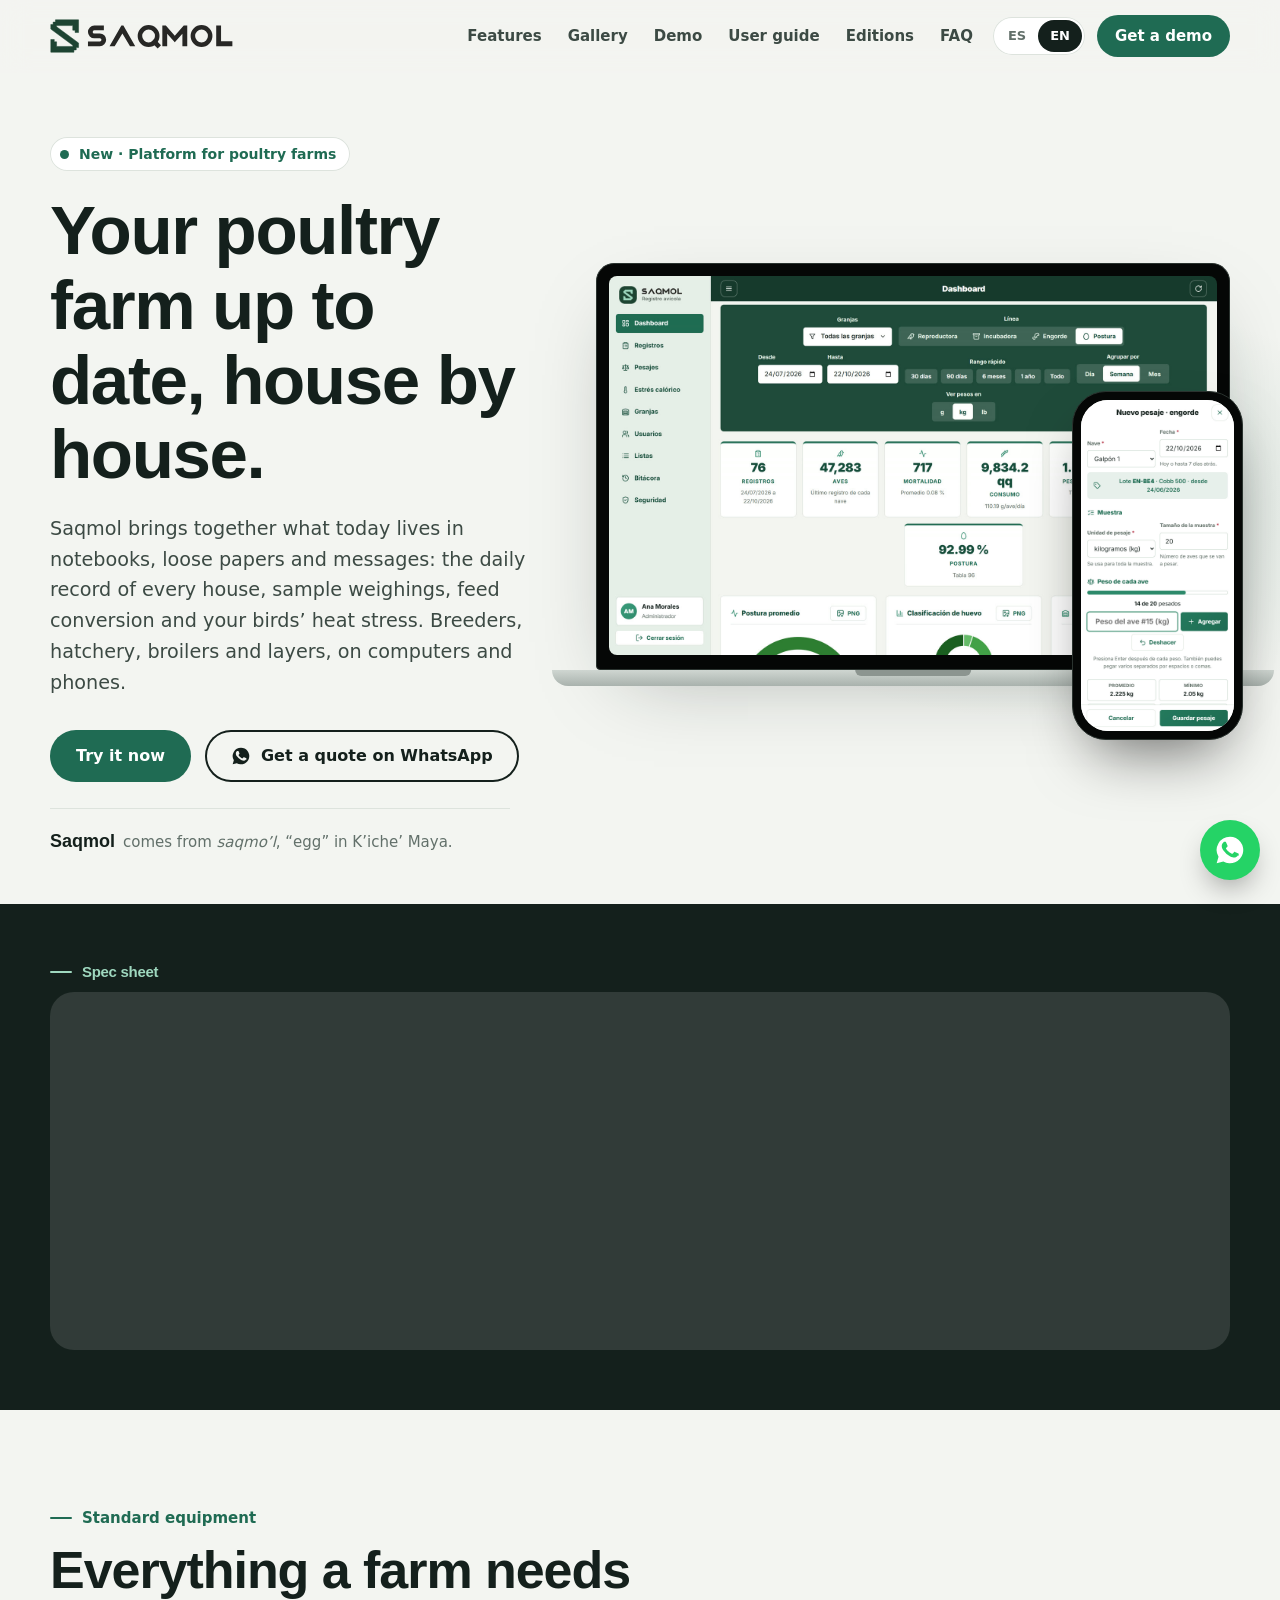
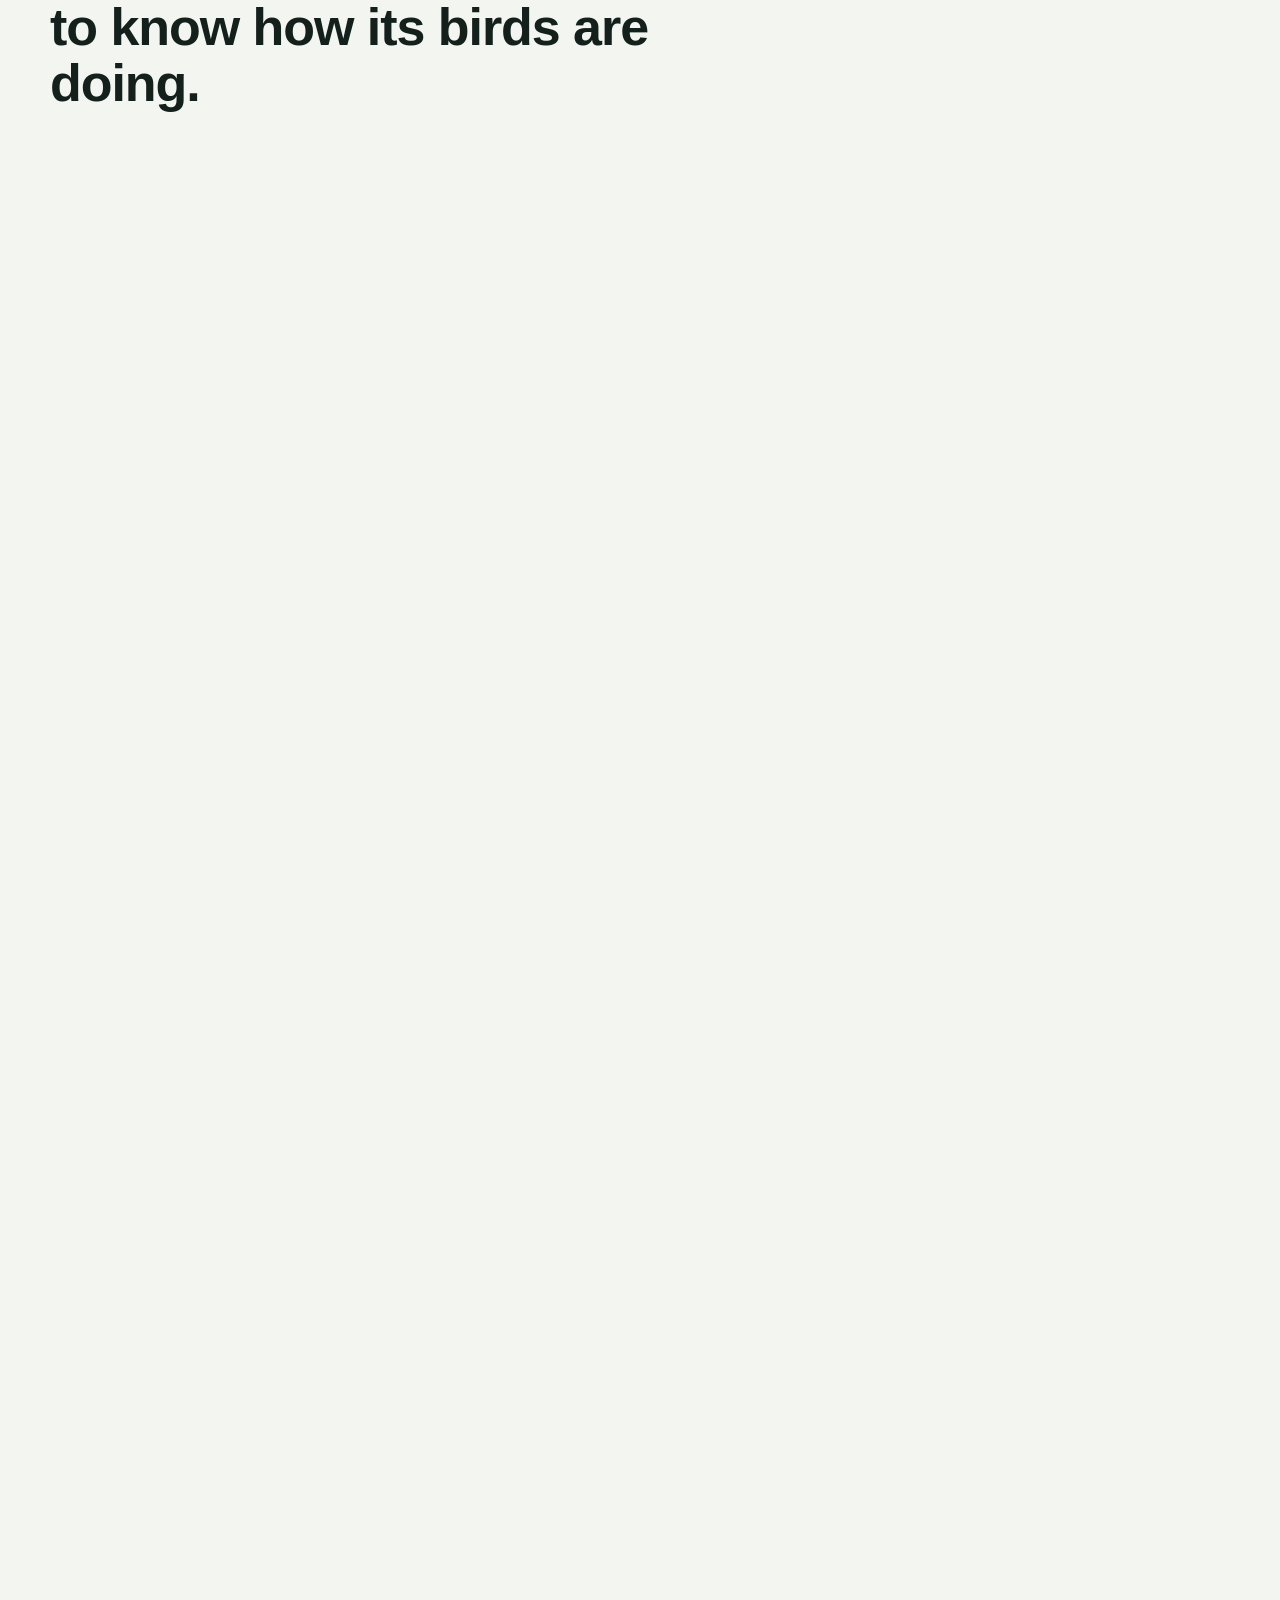
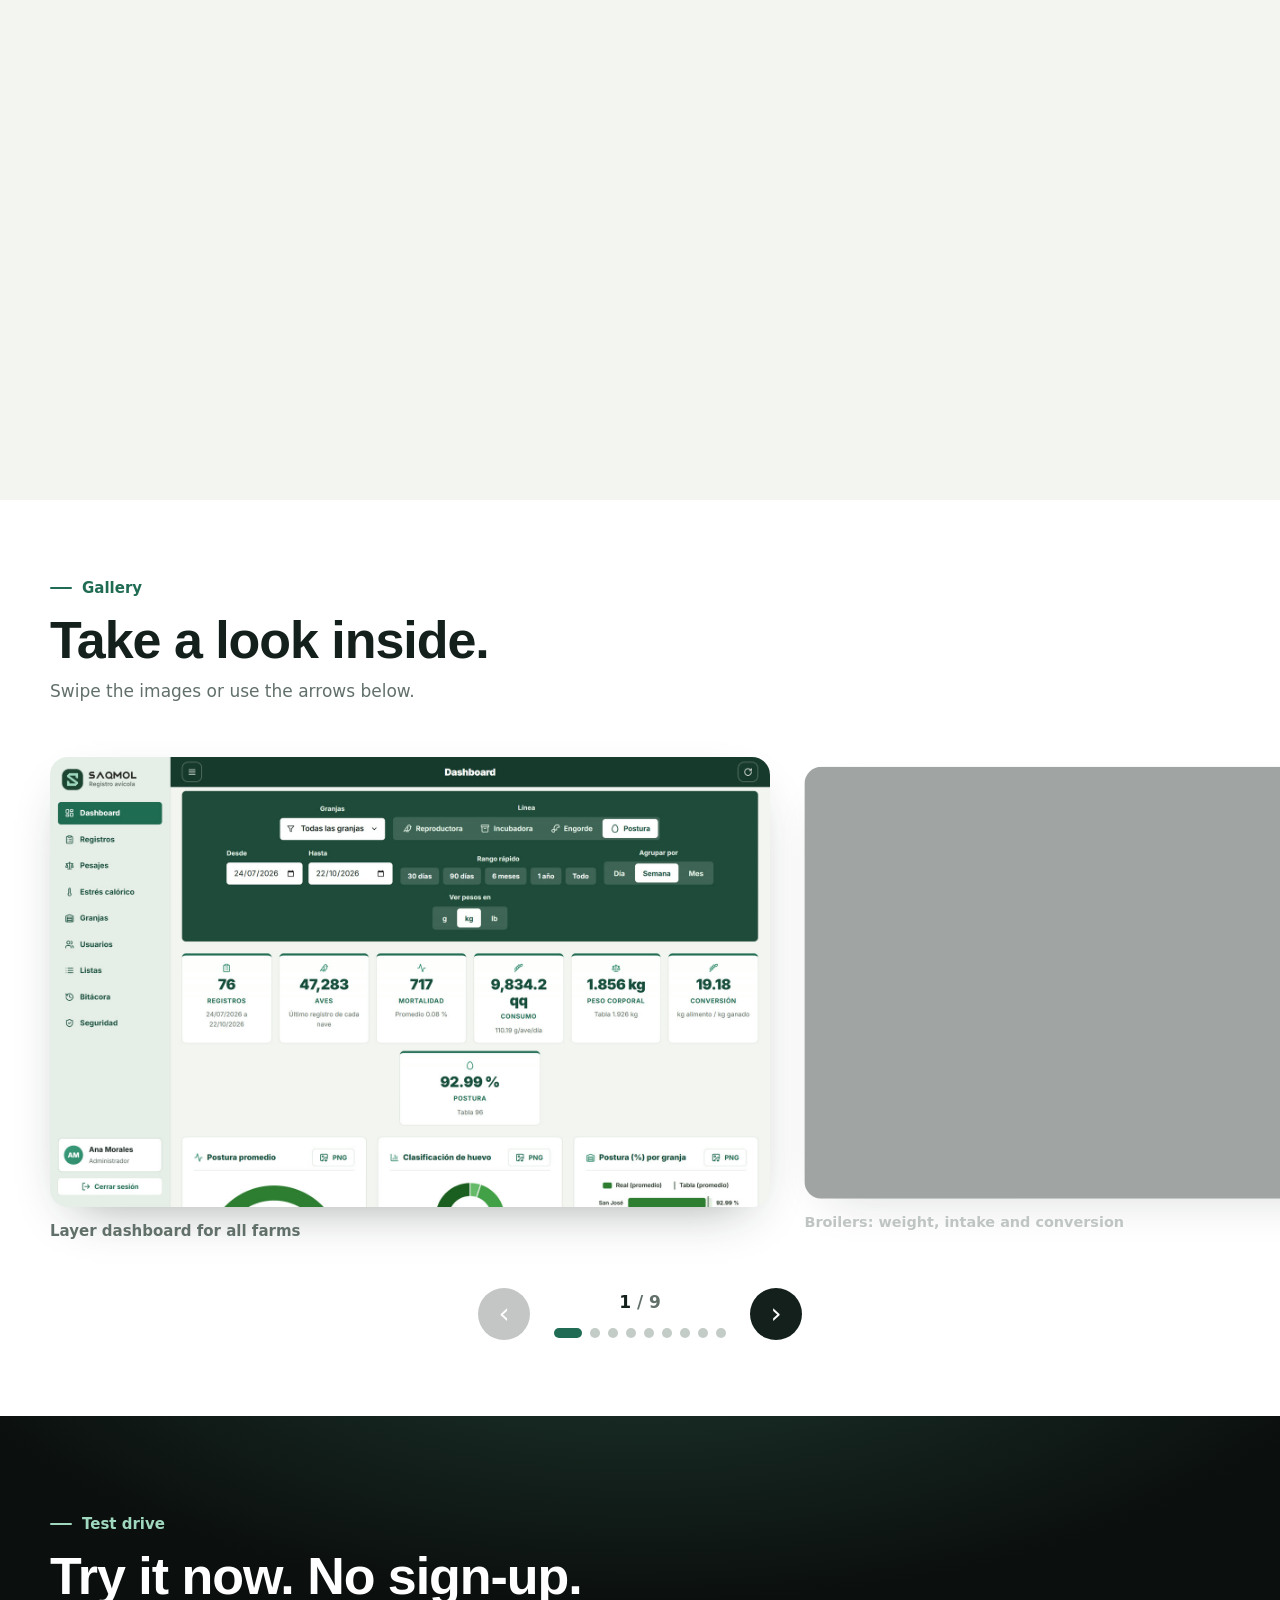
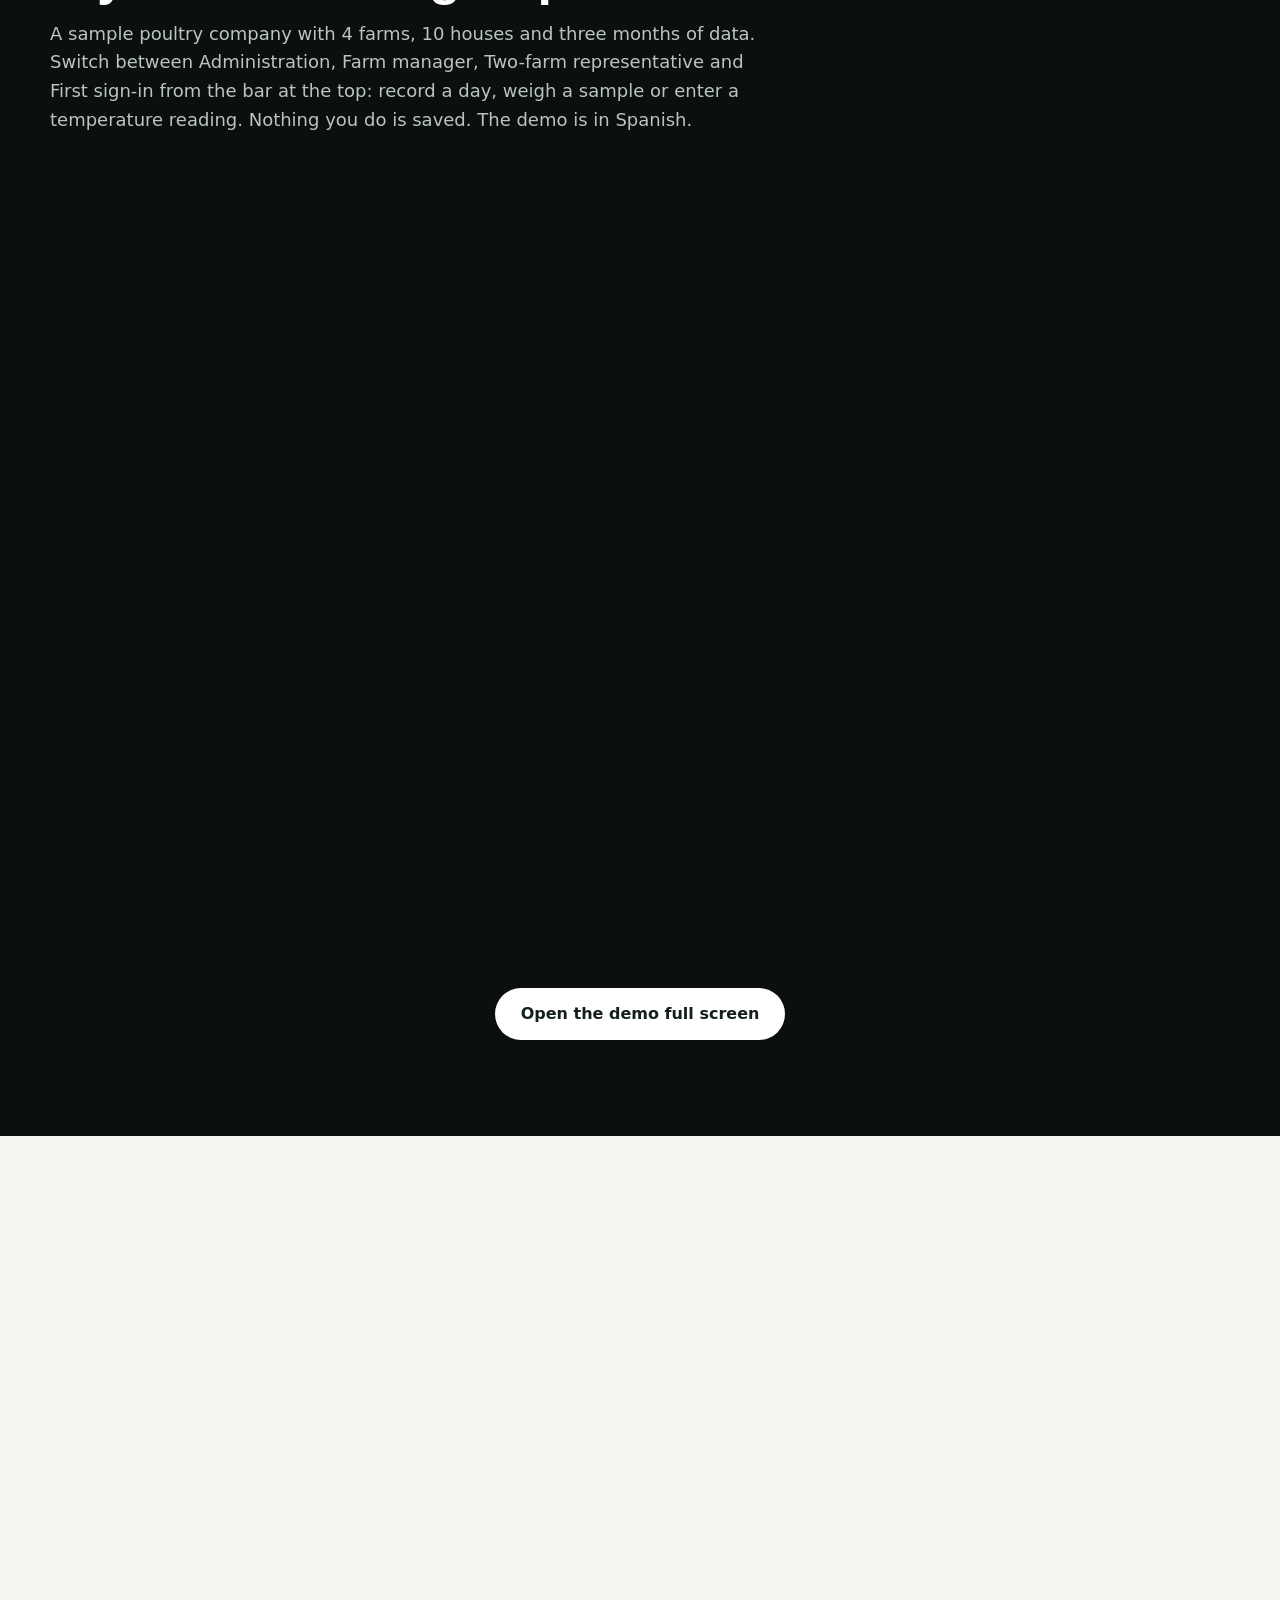
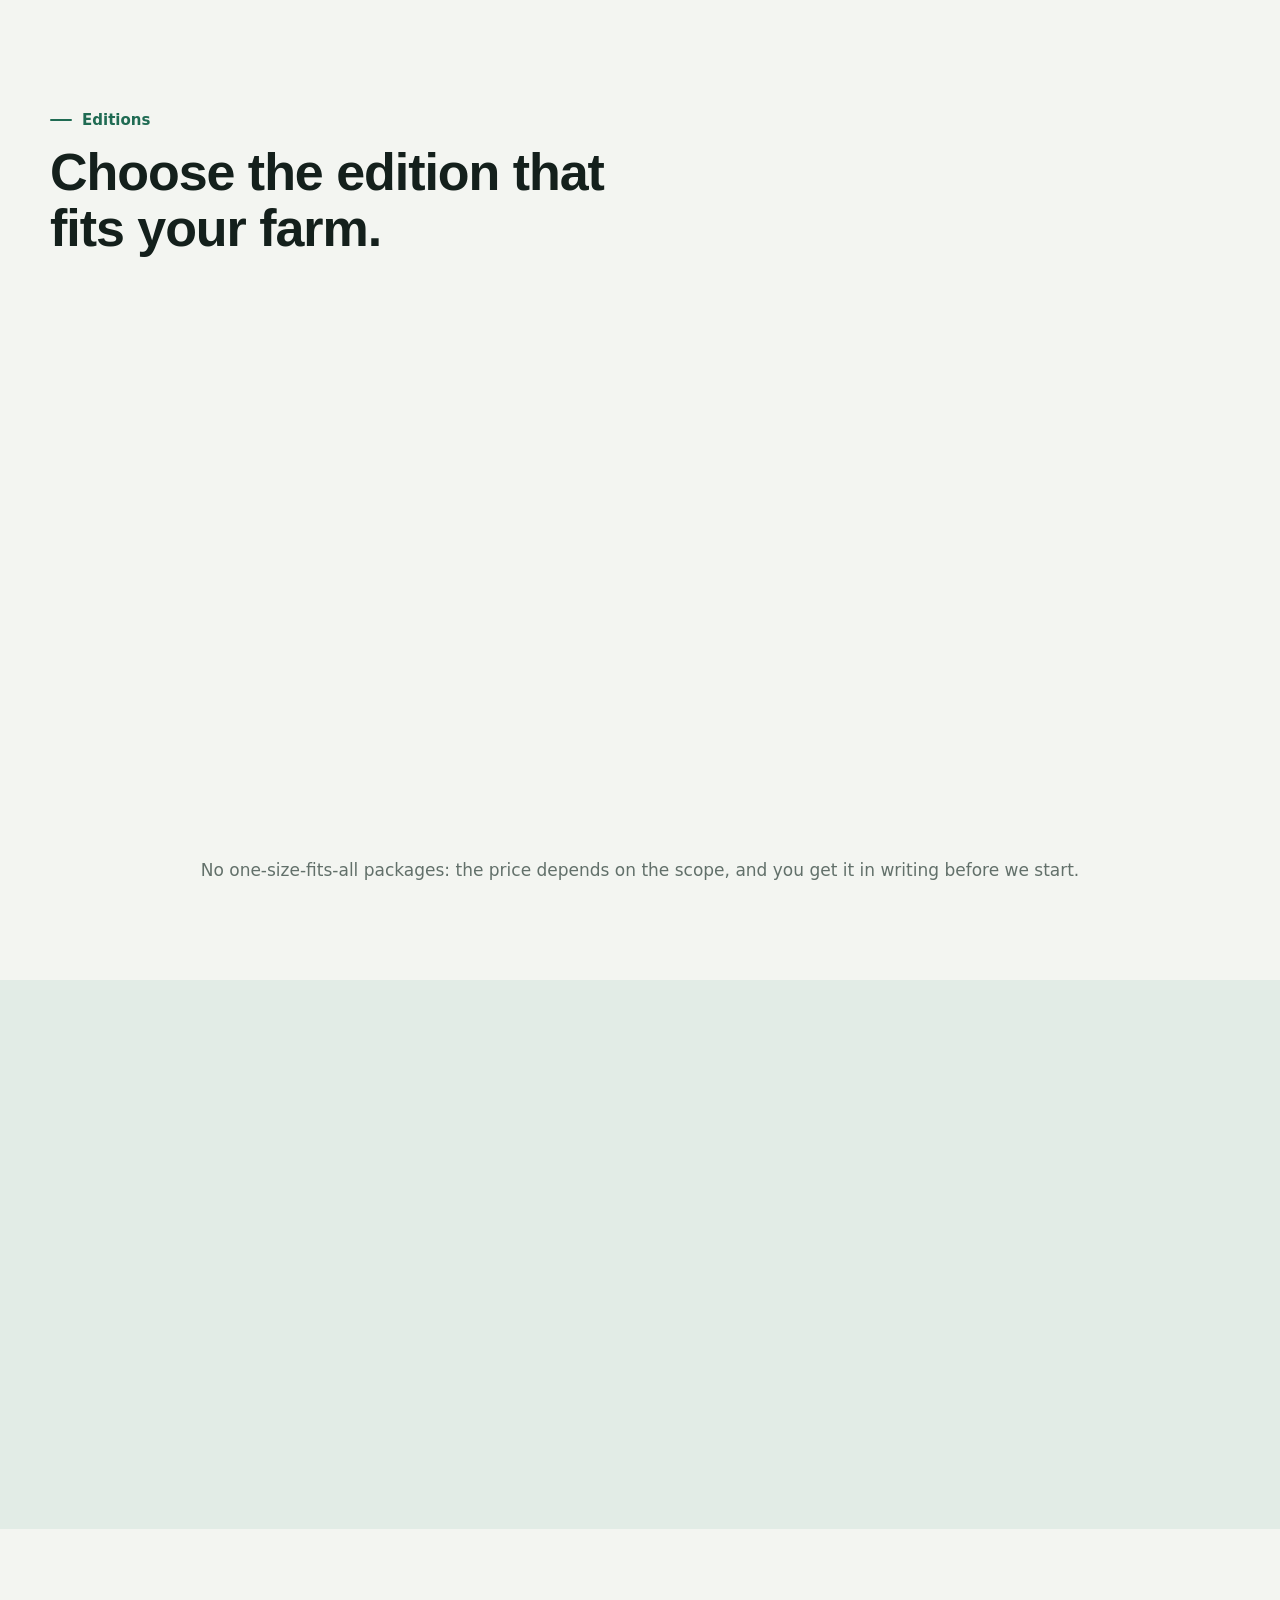
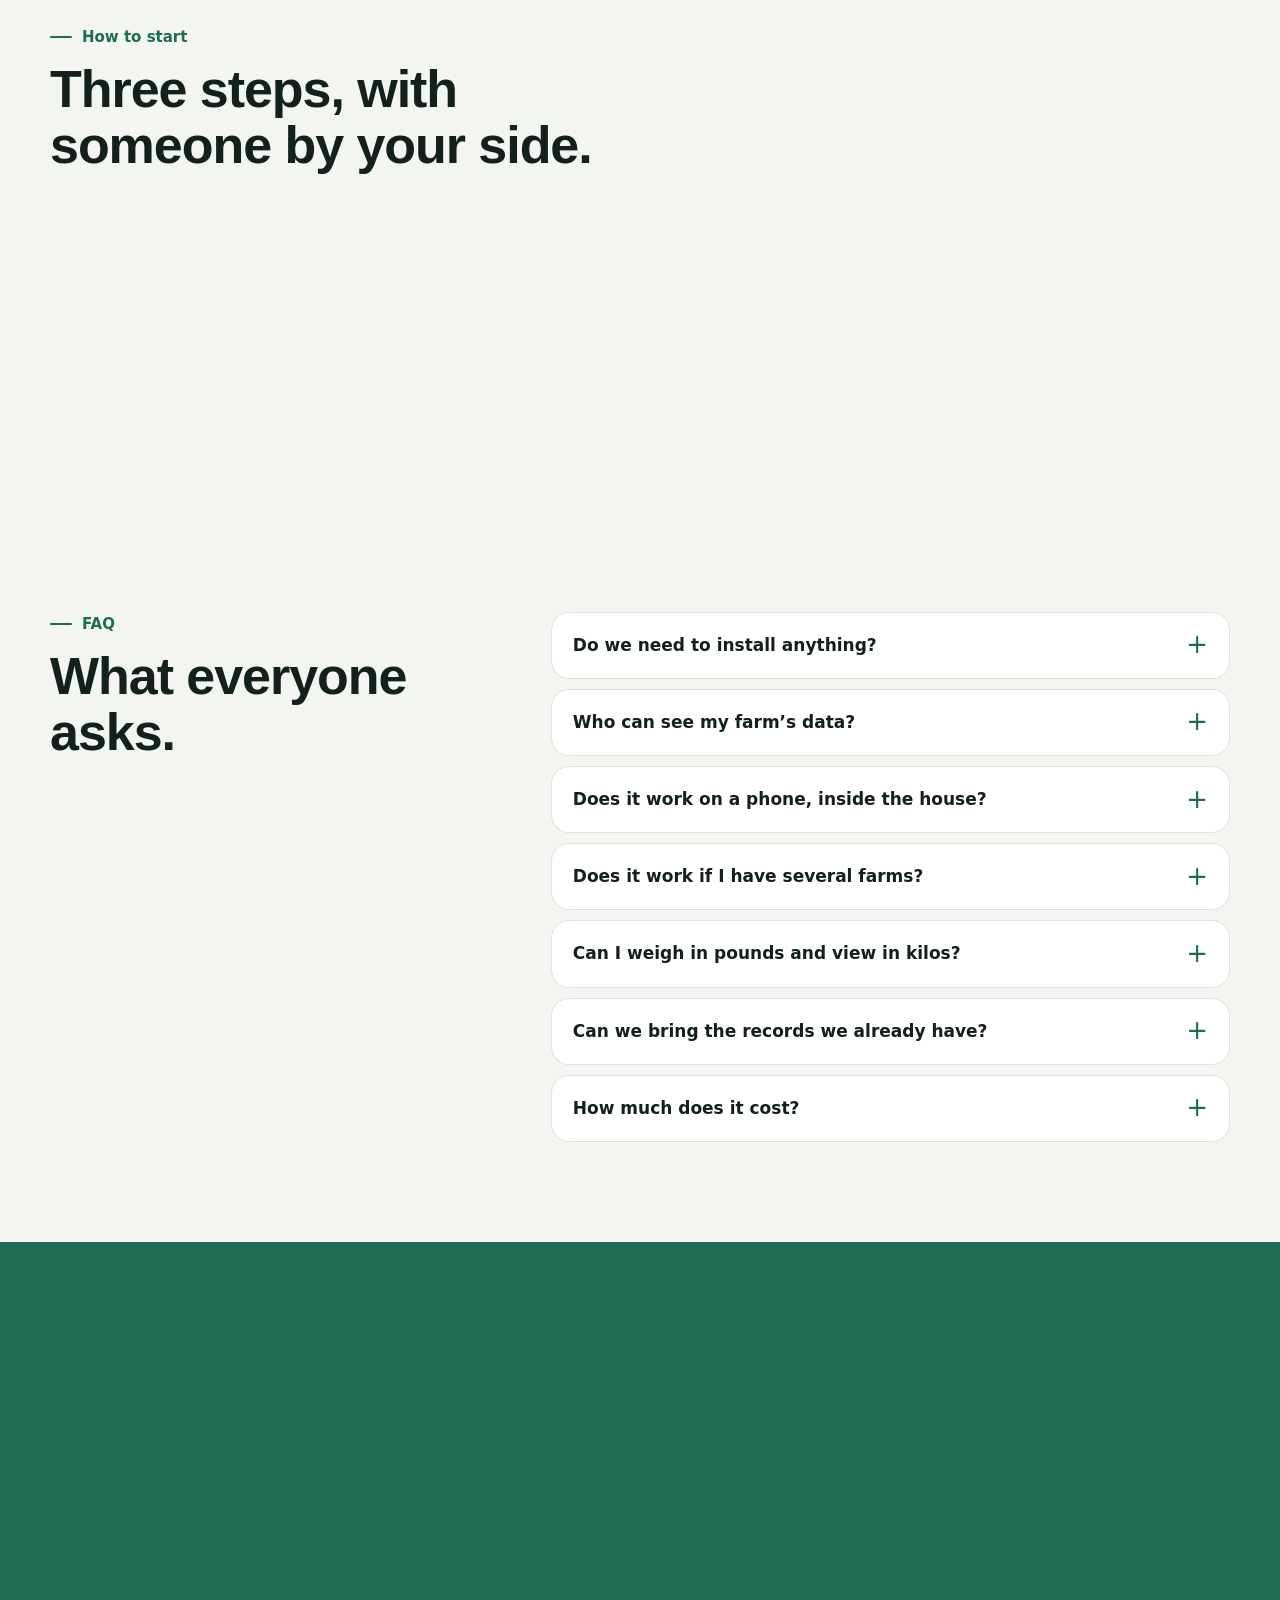
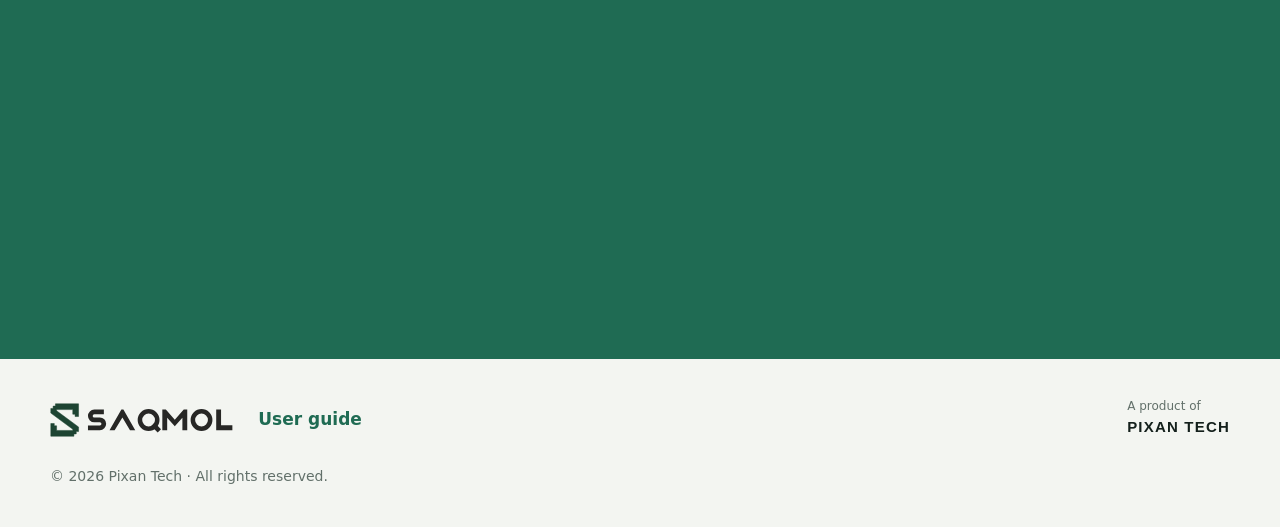
==== index.html @ 4a7b0eaa "Add files via upload" ====
<!DOCTYPE html>
<html lang="es">
<head>
<meta charset="utf-8">
<meta name="viewport" content="width=device-width, initial-scale=1">
<meta http-equiv="Content-Security-Policy" content="default-src 'self'; img-src 'self' data:; style-src 'self' https://fonts.googleapis.com; font-src https://fonts.gstatic.com; script-src 'self'; frame-src 'self'; connect-src 'self'; base-uri 'self'; form-action 'none'; object-src 'none'">
<meta name="referrer" content="strict-origin-when-cross-origin">
<title>Saqmol · Su granja avícola al día, nave por nave</title>
<meta name="description" data-i18n-content="meta.desc" content="Saqmol es la plataforma para granjas avícolas: registro diario por nave, pesajes por muestra, conversión alimenticia y estrés calórico para postura, engorde, incubadora y reproductora, en la computadora y el celular.">
<link rel="canonical" href="https://saqmol.pixantech.net/">
<link rel="icon" href="img/favicon.svg" type="image/svg+xml">
<meta property="og:type" content="website">
<meta property="og:site_name" content="Saqmol">
<meta property="og:title" content="Saqmol · Su granja avícola al día, nave por nave">
<meta property="og:description" content="Registro diario por nave, pesajes por muestra, conversión alimenticia y estrés calórico. Un producto de Pixan Tech.">
<meta property="og:image" content="https://saqmol.pixantech.net/img/og.jpg">
<meta property="og:url" content="https://saqmol.pixantech.net/">
<meta name="twitter:card" content="summary_large_image">
<link rel="preconnect" href="https://fonts.googleapis.com">
<link rel="preconnect" href="https://fonts.gstatic.com" crossorigin>
<link href="https://fonts.googleapis.com/css2?family=Archivo:wght@600;700;800&family=Public+Sans:wght@400;500;600;700&display=swap" rel="stylesheet">
<link rel="stylesheet" href="css/landing.css?v=202610223">
<script src="js/frame-guard.js?v=202610223"></script>
<script src="js/landing.js?v=202610223" defer></script>
</head>
<body>
<a class="skip" href="#main" data-i18n="skip">Saltar al contenido</a>

<!-- ═════ CABECERA ═════ -->
<header class="hdr" id="top">
  <div class="wrap hdr-in">
    <a class="logo" href="#top" aria-label="Saqmol"><img src="img/marca/saqmol-logotipo-horizontal.svg" alt="Saqmol" width="184" height="34"></a>
    <nav class="nav" aria-label="Principal" data-i18n-aria="nav.aria">
      <a href="#equipamiento" data-i18n="nav.features">Equipamiento</a>
      <a href="#galeria" data-i18n="nav.gallery">Galería</a>
      <a href="#demo" data-i18n="nav.demo">Demo</a>
      <a href="manual.html" data-i18n="nav.manual">Manual</a>
      <a href="#versiones" data-i18n="nav.editions">Versiones</a>
      <a href="#preguntas" data-i18n="nav.faq">Preguntas</a>
    </nav>
    <div class="hdr-act">
      <div class="lang" role="group" aria-label="Idioma / Language"><button type="button" data-lang="es">ES</button><button type="button" data-lang="en">EN</button></div>
      <a class="btn sm" data-wa="hdr" href="https://wa.me/50258253416" target="_blank" rel="noopener"><span data-i18n="cta.demo">Pida su demo</span></a>
    </div>
  </div>
</header>

<main id="main">
<!-- ═════ PORTADA ═════ -->
<section class="hero">
  <div class="wrap hero-in">
    <div class="hero-copy reveal">
      <p class="eyebrow"><span class="dot"></span><span data-i18n="hero.eyebrow">Nuevo · Plataforma para granjas avícolas</span></p>
      <h1 data-i18n="hero.title">Su granja avícola al día, nave por nave.</h1>
      <p class="lead" data-i18n="hero.sub">Saqmol reúne lo que hoy anda en cuadernos, hojas sueltas y mensajes: el registro diario de cada nave, los pesajes por muestra, la conversión alimenticia y el estrés calórico de sus aves. Postura, engorde, incubadora y reproductora, en la computadora y en el celular.</p>
      <div class="hero-cta">
        <a class="btn" href="#demo" data-i18n="cta.try">Pruébela ahora</a>
        <a class="btn ghost" data-wa="hero" href="https://wa.me/50258253416" target="_blank" rel="noopener">
          <svg viewBox="0 0 24 24" aria-hidden="true"><path d="M12 2a10 10 0 0 0-8.6 15.1L2 22l5-1.3A10 10 0 1 0 12 2zm5.8 14.2c-.2.7-1.4 1.3-2 1.4-.5.1-1.2.1-1.9-.1a17 17 0 0 1-1.7-.6 13.4 13.4 0 0 1-5.1-4.5c-.4-.5-1.3-1.8-1.3-3.4s.8-2.4 1.2-2.7c.3-.3.6-.4.8-.4h.6c.2 0 .4 0 .7.5l1 2.3c.1.2.1.4 0 .6l-.4.6-.5.5c-.2.2-.3.3-.1.6.2.3.8 1.4 1.8 2.2 1.2 1.1 2.2 1.4 2.5 1.6.3.1.5.1.7-.1l.9-1.1c.2-.3.4-.2.7-.1l2.2 1c.3.2.5.2.6.4.1.1.1.8-.2 1.6z"/></svg>
          <span data-i18n="cta.whatsapp">Cotice por WhatsApp</span></a>
      </div>
      <p class="maya"><b>Saqmol</b> <span data-i18n="hero.maya">viene de <i>saqmo’l</i>, “huevo” en k’iche’.</span></p>
    </div>
    <div class="hero-visual reveal" aria-hidden="true">
      <div class="laptop"><div class="screen"><img data-shot="dash-admin" alt="" width="1600" height="1000" fetchpriority="high"></div><div class="base"></div></div>
      <div class="phone float"><div class="screen"><img data-shot="mobile-pesaje" alt="" width="780" height="1688"></div></div>
    </div>
  </div>
</section>

<!-- ═════ FICHA TÉCNICA ═════ -->
<section class="specs" aria-labelledby="specs-t">
  <div class="wrap">
    <h2 class="kicker" id="specs-t" data-i18n="specs.title">Ficha técnica</h2>
    <ul class="spec-grid">
      <li class="reveal"><b>4</b><span data-i18n="specs.lines">líneas de producción: reproductora, incubadora, engorde y postura</span></li>
      <li class="reveal"><b>2</b><span data-i18n="specs.roles">niveles de acceso: administración y representante de granja</span></li>
      <li class="reveal"><b>5</b><span data-i18n="specs.calc">valores que se calculan solos: peso real, % de peso ideal, conversión, estrés calórico y % de nacimiento</span></li>
      <li class="reveal"><b>3</b><span data-i18n="specs.units">unidades de peso para pesar y para ver: gramos, kilogramos y libras</span></li>
      <li class="reveal"><b>1,000</b><span data-i18n="specs.sample">aves por muestra de pesaje, una por una</span></li>
      <li class="reveal"><b>4</b><span data-i18n="specs.iec">niveles de estrés calórico, del confortable al crítico</span></li>
      <li class="reveal"><b>7</b><span data-i18n="specs.days">días hacia atrás para ponerse al día desde la granja</span></li>
      <li class="reveal"><b>100%</b><span data-i18n="specs.mobile">funcional en el celular, dentro de la nave</span></li>
    </ul>
  </div>
</section>

<!-- ═════ EQUIPAMIENTO ═════ -->
<section class="features" id="equipamiento" aria-labelledby="feat-t">
  <div class="wrap">
    <p class="kicker" data-i18n="feat.kicker">Equipamiento de serie</p>
    <h2 class="h2" id="feat-t" data-i18n="feat.title">Todo lo que una granja necesita para saber cómo van sus aves.</h2>

    <article class="feat reveal">
      <div class="feat-img duo">
        <div class="laptop sm"><div class="screen"><img data-shot="registros" alt="Registros diarios de postura por nave" data-i18n-alt="alt.records" loading="lazy" width="1600" height="1000"></div><div class="base"></div></div>
        <div class="phone sm"><div class="screen"><img data-shot="mobile-registro-form" alt="Registro diario en el celular" data-i18n-alt="alt.recordPhone" loading="lazy" width="780" height="1688"></div></div>
      </div>
      <div class="feat-txt">
        <span class="tag" data-i18n="f1.tag">Registro diario</span>
        <h3 data-i18n="f1.title">El día de cada nave, en un solo formulario.</h3>
        <p data-i18n="f1.text">Número de aves, edad, mortalidad, consumo de alimento, postura y clasificación de huevo, o huevo incubable y nacimientos en la incubadora. Saqmol ya sabe qué lote ocupa la nave y su línea genética, y no deja registrar dos veces el mismo día.</p>
        <ul class="ticks"><li data-i18n="f1.b1">Un formulario propio para cada línea de producción</li><li data-i18n="f1.b2">Un registro por nave y por día, sin duplicados</li><li data-i18n="f1.b3">Cada corrección pide un motivo y queda en la bitácora</li></ul>
      </div>
    </article>

    <article class="feat rev reveal">
      <div class="feat-img duo">
        <div class="laptop sm"><div class="screen"><img data-shot="pesaje-form" alt="Pesaje de una muestra de aves" data-i18n-alt="alt.weigh" loading="lazy" width="1600" height="1000"></div><div class="base"></div></div>
        <div class="phone sm"><div class="screen"><img data-shot="mobile-pesaje" alt="Pesaje por muestra en el celular" data-i18n-alt="alt.weighPhone" loading="lazy" width="780" height="1688"></div></div>
      </div>
      <div class="feat-txt">
        <span class="tag" data-i18n="f2.tag">Pesajes por muestra</span>
        <h3 data-i18n="f2.title">Pese ave por ave. Saqmol saca las cuentas.</h3>
        <p data-i18n="f2.text">Elija la nave, el tamaño de la muestra y la unidad de su balanza. Escriba cada peso y oprima Enter: el promedio, el mínimo, el máximo, el coeficiente de variación y la uniformidad aparecen al momento. El promedio pasa solo al registro del día.</p>
        <ul class="ticks"><li data-i18n="f2.b1">En gramos, kilogramos o libras, y se ve en la que usted prefiera</li><li data-i18n="f2.b2">Uniformidad y CV sin calculadora</li><li data-i18n="f2.b3">Si se cierra sin querer, la muestra a medias se recupera</li></ul>
      </div>
    </article>

    <article class="feat reveal">
      <div class="feat-img"><div class="laptop sm"><div class="screen"><img data-shot="pesajes-engorde" alt="Pesajes de engorde con conversión alimenticia" data-i18n-alt="alt.fcr" loading="lazy" width="1600" height="1000"></div><div class="base"></div></div></div>
      <div class="feat-txt">
        <span class="tag" data-i18n="f3.tag">Conversión alimenticia</span>
        <h3 data-i18n="f3.title">La conversión, calculada sola en cada pesaje.</h3>
        <p data-i18n="f3.text">Saqmol suma el alimento que el lote consumió desde el pesaje anterior y lo divide entre los kilos que ganó. Sin hojas de cálculo ni fórmulas: el dato está listo el mismo día que se pesa, para cada nave y cada lote.</p>
        <ul class="ticks"><li data-i18n="f3.b1">Kilos de alimento entre kilos ganados, pesaje contra pesaje</li><li data-i18n="f3.b2">El consumo se escribe en quintales, como en la granja</li><li data-i18n="f3.b3">Peso real contra la tabla de su línea genética</li></ul>
      </div>
    </article>

    <article class="feat rev reveal">
      <div class="feat-img duo">
        <div class="laptop sm"><div class="screen"><img data-shot="ambiente" alt="Mapa de calor del estrés calórico por nave" data-i18n-alt="alt.heat" loading="lazy" width="1600" height="1000"></div><div class="base"></div></div>
        <div class="phone sm"><div class="screen"><img data-shot="mobile-ambiente" alt="Estrés calórico en el celular" data-i18n-alt="alt.heatPhone" loading="lazy" width="780" height="1688"></div></div>
      </div>
      <div class="feat-txt">
        <span class="tag" data-i18n="f4.tag">Estrés calórico</span>
        <h3 data-i18n="f4.title">El calor de cada nave, en un mapa de colores.</h3>
        <p data-i18n="f4.text">Anote la temperatura y la humedad cuando quiera: Saqmol calcula el índice de estrés calórico, le dice el nivel al instante y guarda la hora de cada lectura. El mapa de calor muestra qué naves sufren y en qué días.</p>
        <ul class="ticks"><li data-i18n="f4.b1">Confortable, alteración, estrés marcado o crítico</li><li data-i18n="f4.b2">Historial de lecturas con fecha y hora</li><li data-i18n="f4.b3">El máximo del día pasa al registro de la nave</li></ul>
      </div>
    </article>

    <article class="feat reveal">
      <div class="feat-img"><div class="laptop sm"><div class="screen"><img data-shot="dash-admin-graficos" alt="Dashboard con indicadores y gráficos" data-i18n-alt="alt.dash" loading="lazy" width="1600" height="1000"></div><div class="base"></div></div></div>
      <div class="feat-txt">
        <span class="tag" data-i18n="f5.tag">Dashboard</span>
        <h3 data-i18n="f5.title">Toda la producción, de un vistazo.</h3>
        <p data-i18n="f5.text">Indicadores, medidores y gráficos por línea de producción, con filtros por granja, sector, nave y fechas, por día, semana o mes. Compare granjas o naves entre sí, ordene cada tabla de la A a la Z y descargue los datos o los gráficos.</p>
        <ul class="ticks"><li data-i18n="f5.b1">Comparativo por granja o por nave</li><li data-i18n="f5.b2">Real contra tabla en cada gráfico</li><li data-i18n="f5.b3">Tablas en CSV y gráficos en imagen</li></ul>
      </div>
    </article>

    <article class="feat rev reveal">
      <div class="feat-img duo">
        <div class="laptop sm"><div class="screen"><img data-shot="granja-estructura" alt="Sectores, naves y lotes de una granja" data-i18n-alt="alt.farm" loading="lazy" width="1600" height="1000"></div><div class="base"></div></div>
        <div class="phone sm"><div class="screen"><img data-shot="mobile-granja" alt="La granja en el celular" data-i18n-alt="alt.farmPhone" loading="lazy" width="780" height="1688"></div></div>
      </div>
      <div class="feat-txt">
        <span class="tag" data-i18n="f6.tag">Granjas, naves y lotes</span>
        <h3 data-i18n="f6.title">Su granja, organizada como usted la trabaja.</h3>
        <p data-i18n="f6.text">Cada granja arma sus sectores, sus naves y sus lotes, con la ficha de cada línea de producción. Una nave en remodelación se desactiva sin perder su historia, y cada lote lleva su línea genética desde el primer día.</p>
        <ul class="ticks"><li data-i18n="f6.b1">Sectores, naves y lotes por línea de producción</li><li data-i18n="f6.b2">Desactivar no borra: la historia se conserva</li><li data-i18n="f6.b3">Ficha de origen, incubadora y vacunación por línea</li></ul>
      </div>
    </article>

    <article class="feat reveal">
      <div class="feat-img"><div class="laptop sm"><div class="screen"><img data-shot="bitacora" alt="Bitácora de cambios con justificación" data-i18n-alt="alt.log" loading="lazy" width="1600" height="1000"></div><div class="base"></div></div></div>
      <div class="feat-txt">
        <span class="tag" data-i18n="f7.tag">Accesos y seguridad</span>
        <h3 data-i18n="f7.title">Cada quien ve lo suyo. Cada cambio queda escrito.</h3>
        <p data-i18n="f7.text">La administración crea cada cuenta y decide qué granjas ve cada representante. Nadie entra sin su correo y su contraseña, cada cambio queda en la bitácora con su autor, su hora y su motivo, y la sesión se cierra sola si nadie la usa.</p>
        <ul class="ticks"><li data-i18n="f7.b1">Cuentas creadas solo por la administración</li><li data-i18n="f7.b2">Bitácora con autor, hora y motivo</li><li data-i18n="f7.b3">Revisión de integridad de los datos</li></ul>
      </div>
    </article>
  </div>
</section>

<!-- ═════ GALERÍA ═════ -->
<section class="gallery" id="galeria" aria-labelledby="gal-t">
  <div class="wrap">
    <p class="kicker" data-i18n="gal.kicker">Galería</p>
    <h2 class="h2" id="gal-t" data-i18n="gal.title">Mírela por dentro.</h2>
    <p class="gal-hint" data-i18n="gal.hint">Deslice las imágenes o use las flechas de abajo.</p>
  </div>
  <div class="gal-track" id="galTrack" tabindex="0" aria-label="Capturas de Saqmol" data-i18n-aria="gal.aria">
    <figure><img data-shot="dash-admin" alt="" loading="lazy" width="1600" height="1000"><figcaption data-i18n="gal.c1">Dashboard de postura de todas las granjas</figcaption></figure>
    <figure><img data-shot="dash-engorde" alt="" loading="lazy" width="1600" height="1000"><figcaption data-i18n="gal.c2">Engorde: peso, consumo y conversión</figcaption></figure>
    <figure class="tall"><img data-shot="mobile-granja" alt="" loading="lazy" width="780" height="1688"><figcaption data-i18n="gal.c3">La granja, en el celular</figcaption></figure>
    <figure><img data-shot="registro-form" alt="" loading="lazy" width="1600" height="1000"><figcaption data-i18n="gal.c4">Registro diario de postura</figcaption></figure>
    <figure><img data-shot="lectura-form" alt="" loading="lazy" width="1600" height="1000"><figcaption data-i18n="gal.c5">Lectura de temperatura y humedad</figcaption></figure>
    <figure class="tall"><img data-shot="mobile-dash" alt="" loading="lazy" width="780" height="1688"><figcaption data-i18n="gal.c6">El dashboard, en el celular</figcaption></figure>
    <figure><img data-shot="dash-incubadora" alt="" loading="lazy" width="1600" height="1000"><figcaption data-i18n="gal.c7">Incubadora: porcentaje de nacimiento</figcaption></figure>
    <figure><img data-shot="usuarios" alt="" loading="lazy" width="1600" height="1000"><figcaption data-i18n="gal.c8">Cuentas y granjas asignadas</figcaption></figure>
    <figure><img data-shot="granjas" alt="" loading="lazy" width="1600" height="1000"><figcaption data-i18n="gal.c9">Todas las granjas de la empresa</figcaption></figure>
  </div>
  <div class="wrap gal-ctrl">
    <button type="button" class="round" data-gal="-1" aria-label="Anterior" data-i18n-aria="gal.prev">‹</button>
    <div class="gal-mid">
      <p class="gal-count" aria-live="polite"><b id="galNum">1</b> / <span id="galTot">9</span></p>
      <div class="gal-dots" id="galDots"></div>
    </div>
    <button type="button" class="round" data-gal="1" aria-label="Siguiente" data-i18n-aria="gal.next">›</button>
  </div>
</section>

<!-- ═════ DEMO ═════ -->
<section class="demo" id="demo" aria-labelledby="demo-t">
  <div class="wrap">
    <p class="kicker light" data-i18n="demo.kicker">Prueba de manejo</p>
    <h2 class="h2 light" id="demo-t" data-i18n="demo.title">Pruébela ahora. Sin registrarse.</h2>
    <p class="demo-sub" data-i18n="demo.sub">Una empresa avícola de ejemplo con 4 granjas, 10 naves y tres meses de datos. Cambie entre Administración, Encargado de granja, Representante de dos granjas y Primer ingreso desde la barra de arriba: registre un día, pese una muestra o anote una lectura de temperatura. Nada de lo que haga se guarda.</p>
    <div class="demo-frame reveal">
      <div class="demo-bar"><span></span><span></span><span></span><b>Saqmol</b></div>
      <iframe id="demoFrame" title="Demo interactiva de Saqmol" data-i18n-title="demo.iframe" loading="lazy" data-src="demo/"></iframe>
    </div>
    <p class="demo-open"><a class="btn light" id="demoOpen" href="demo/" target="_blank" rel="noopener" data-i18n="demo.open">Abrir la demo en pantalla completa</a></p>
  </div>
</section>

<!-- ═════ MANUAL ═════ -->
<section class="guide" aria-labelledby="guide-t">
  <div class="wrap guide-in">
    <div class="reveal">
      <p class="kicker" data-i18n="guide.kicker">Manual de uso</p>
      <h2 class="h2" id="guide-t" data-i18n="guide.title">Cómo se usa, perfil por perfil.</h2>
      <p data-i18n="guide.text">Qué ve cada nivel de acceso, cómo se llena cada formulario campo por campo, qué se guarda en cada tabla y qué se calcula solo. Con capturas de cada pantalla.</p>
      <p><a class="btn" href="manual.html" data-i18n="guide.cta">Leer el manual</a></p>
    </div>
    <ul class="guide-list reveal">
      <li><b data-i18n="guide.l1">Administración</b><span data-i18n="guide.l1t">Granjas, cuentas, listas, seguridad y todos los datos.</span></li>
      <li><b data-i18n="guide.l2">Encargado de granja</b><span data-i18n="guide.l2t">Su granja, sus naves, sus lotes y el registro de cada día.</span></li>
      <li><b data-i18n="guide.l3">Representante de varias granjas</b><span data-i18n="guide.l3t">Cada granja por separado, con un solo acceso.</span></li>
      <li><b data-i18n="guide.l4">Primer ingreso</b><span data-i18n="guide.l4t">La contraseña temporal y la propia.</span></li>
    </ul>
  </div>
</section>

<!-- ═════ VERSIONES ═════ -->
<section class="editions" id="versiones" aria-labelledby="ed-t">
  <div class="wrap">
    <p class="kicker" data-i18n="ed.kicker">Versiones</p>
    <h2 class="h2" id="ed-t" data-i18n="ed.title">Elija la versión que va con su granja.</h2>
    <div class="ed-grid">
      <article class="ed reveal">
        <h3 data-i18n="ed.e1">Esencial</h3>
        <p class="ed-for" data-i18n="ed.e1for">Para dejar el cuaderno desde el primer día.</p>
        <ul class="ticks"><li data-i18n="ed.e1b1">Registro diario de una línea de producción</li><li data-i18n="ed.e1b2">Dashboard con indicadores y gráficos</li><li data-i18n="ed.e1b3">Tablas ordenables de la A a la Z y descarga en CSV</li><li data-i18n="ed.e1b4">Cuentas para la administración y los representantes</li></ul>
        <a class="btn ghost" data-wa="esencial" href="https://wa.me/50258253416" target="_blank" rel="noopener" data-i18n="ed.quote">Cotizar</a>
      </article>
      <article class="ed best reveal">
        <span class="badge" data-i18n="ed.popular">Recomendada</span>
        <h3 data-i18n="ed.e2">Profesional</h3>
        <p class="ed-for" data-i18n="ed.e2for">Para granjas que quieren medirlo todo.</p>
        <ul class="ticks"><li data-i18n="ed.e2b1">Todo lo de Esencial</li><li data-i18n="ed.e2b2">Las 4 líneas: reproductora, incubadora, engorde y postura</li><li data-i18n="ed.e2b3">Sectores, naves y lotes con su línea genética</li><li data-i18n="ed.e2b4">Pesajes por muestra y conversión alimenticia</li><li data-i18n="ed.e2b5">Estrés calórico con mapa de calor</li></ul>
        <a class="btn amber" data-wa="profesional" href="https://wa.me/50258253416" target="_blank" rel="noopener" data-i18n="ed.quote">Cotizar</a>
      </article>
      <article class="ed reveal">
        <h3 data-i18n="ed.e3">A la medida</h3>
        <p class="ed-for" data-i18n="ed.e3for">Para empresas con varias granjas o reglas propias.</p>
        <ul class="ticks"><li data-i18n="ed.e3b1">Todo lo de Profesional</li><li data-i18n="ed.e3b2">Varias granjas y representantes</li><li data-i18n="ed.e3b3">Campos y fichas a su medida</li><li data-i18n="ed.e3b4">Migración de sus registros actuales</li><li data-i18n="ed.e3b5">Capacitación para su equipo</li></ul>
        <a class="btn ghost" data-wa="medida" href="https://wa.me/50258253416" target="_blank" rel="noopener" data-i18n="ed.quote">Cotizar</a>
      </article>
    </div>
    <p class="ed-note" data-i18n="ed.note">Sin paquetes genéricos: el precio depende del alcance y lo recibe por escrito antes de empezar.</p>
  </div>
</section>

<!-- ═════ INDUSTRIA ═════ -->
<section class="industry" aria-labelledby="ind-t">
  <div class="wrap ind-in">
    <div class="reveal">
      <p class="kicker" data-i18n="ind.kicker">Hecho para la avicultura</p>
      <h2 class="h2" id="ind-t" data-i18n="ind.title">De las fichas en papel a la granja que se mide sola.</h2>
      <p data-i18n="ind.text">Saqmol nació de las fichas con las que ya trabajan las granjas: la ficha de origen de cada línea, el registro zootécnico, la tabla de pesos de la línea genética y la escala de estrés calórico. Los mismos campos, ahora en el celular de quien está en la nave y en la pantalla de quien decide.</p>
      <ul class="chips"><li data-i18n="ind.c1">Granjas de postura</li><li data-i18n="ind.c2">Granjas de engorde</li><li data-i18n="ind.c3">Plantas incubadoras</li><li data-i18n="ind.c4">Reproductoras</li><li data-i18n="ind.c5">Empresas con varias granjas</li><li data-i18n="ind.c6">Asesores técnicos</li></ul>
    </div>
    <ol class="before-after reveal">
      <li><span data-i18n="ind.b">Antes</span><p data-i18n="ind.b1">Registros en cuadernos, pesajes en papel y la conversión calculada a mano, días después.</p></li>
      <li class="after"><span data-i18n="ind.a">Con Saqmol</span><p data-i18n="ind.a1">Cada nave registra su día desde el celular y la administración ve todas las granjas al momento.</p></li>
    </ol>
  </div>
</section>

<!-- ═════ CÓMO EMPEZAR ═════ -->
<section class="steps" aria-labelledby="st-t">
  <div class="wrap">
    <p class="kicker" data-i18n="st.kicker">Cómo empezar</p>
    <h2 class="h2" id="st-t" data-i18n="st.title">En tres pasos, con alguien que lo acompaña.</h2>
    <ol class="step-grid">
      <li class="reveal"><b>1</b><h3 data-i18n="st.s1">Nos escribe</h3><p data-i18n="st.s1t">Nos cuenta cómo registra hoy su granja en un mensaje de WhatsApp. La primera conversación no tiene costo.</p></li>
      <li class="reveal"><b>2</b><h3 data-i18n="st.s2">Lo preparamos</h3><p data-i18n="st.s2t">Cargamos sus granjas, líneas, sectores, naves y lotes. Recibe el alcance, el precio y los plazos por escrito.</p></li>
      <li class="reveal"><b>3</b><h3 data-i18n="st.s3">Su granja lo usa</h3><p data-i18n="st.s3t">Capacitamos a la administración y a los encargados, y acompañamos los primeros registros.</p></li>
    </ol>
  </div>
</section>

<!-- ═════ PREGUNTAS ═════ -->
<section class="faq" id="preguntas" aria-labelledby="faq-t">
  <div class="wrap faq-in">
    <div>
      <p class="kicker" data-i18n="faq.kicker">Preguntas</p>
      <h2 class="h2" id="faq-t" data-i18n="faq.title">Lo que todos preguntan.</h2>
    </div>
    <div class="faq-list">
      <details><summary data-i18n="q1">¿Hay que instalar algo?</summary><p data-i18n="a1">No. Saqmol funciona en el navegador de la computadora y del celular. Cada persona entra con su correo y su contraseña.</p></details>
      <details><summary data-i18n="q2">¿Quién puede ver los datos de mi granja?</summary><p data-i18n="a2">Solo las personas a las que la administración les dio acceso. Cada representante ve únicamente las granjas que tiene asignadas, una a la vez. Nadie puede crearse una cuenta por su cuenta, la sesión se cierra sola tras 30 minutos sin uso y cada cambio queda en la bitácora con su autor, su hora y su motivo.</p></details>
      <details><summary data-i18n="q3">¿Funciona en el celular, dentro de la nave?</summary><p data-i18n="a3">Sí, al cien por ciento: el encargado registra el día, pesa la muestra y anota la temperatura desde su teléfono. Necesita conexión a internet para guardar.</p></details>
      <details><summary data-i18n="q4">¿Sirve si tengo varias granjas?</summary><p data-i18n="a4">Sí. La administración ve y compara todas las granjas; cada granja trabaja por separado con sus propios sectores, naves y lotes, y un representante puede tener más de una.</p></details>
      <details><summary data-i18n="q5">¿Puedo pesar en libras y ver en kilos?</summary><p data-i18n="a5">Sí. Cada muestra se pesa en gramos, kilogramos o libras, según su balanza, y cada quien elige en qué unidad ver los pesos. El alimento se anota en quintales.</p></details>
      <details><summary data-i18n="q6">¿Podemos pasar los registros que ya tenemos?</summary><p data-i18n="a6">Sí. En la versión A la medida pasamos a Saqmol sus granjas, lotes y registros actuales.</p></details>
      <details><summary data-i18n="q7">¿Cuánto cuesta?</summary><p data-i18n="a7">Depende de la versión y de lo que haya que adaptar. Escríbanos y en la primera conversación le damos un rango de precio, sin costo.</p></details>
    </div>
  </div>
</section>

<!-- ═════ CIERRE ═════ -->
<section class="final">
  <div class="wrap final-in reveal">
    <img class="mark" src="img/marca/saqmol-isotipo-blanco.svg" alt="" width="64" height="75">
    <h2 data-i18n="final.title">Que cada nave cuente cómo va.</h2>
    <p data-i18n="final.text">Cuéntenos cómo registra hoy su granja y le mostramos Saqmol con sus propias líneas y naves.</p>
    <a class="btn light big" data-wa="final" href="https://wa.me/50258253416" target="_blank" rel="noopener"><span data-i18n="cta.whatsapp2">Escríbanos por WhatsApp</span></a>
  </div>
</section>
</main>

<footer class="ftr">
  <div class="wrap ftr-in">
    <a class="logo" href="#top" aria-label="Saqmol"><img src="img/marca/saqmol-logotipo-horizontal.svg" alt="Saqmol" width="184" height="34"></a>
    <a class="ftr-link" href="manual.html" data-i18n="ftr.manual">Manual de uso</a>
    <a class="pixan" href="https://www.pixantech.net" target="_blank" rel="noopener">
      <img src="img/pixan-emblem-black.png" alt="" width="56" height="42" loading="lazy">
      <span><small data-i18n="ftr.by">Un producto de</small><b>PIXAN TECH</b></span>
    </a>
    <p class="copy">© <span id="year">2026</span> Pixan Tech · <span data-i18n="ftr.rights">Todos los derechos reservados.</span></p>
  </div>
</footer>
<a class="wa-float" data-wa="float" href="https://wa.me/50258253416" target="_blank" rel="noopener" aria-label="WhatsApp">
  <svg viewBox="0 0 24 24" aria-hidden="true"><path d="M12 2a10 10 0 0 0-8.6 15.1L2 22l5-1.3A10 10 0 1 0 12 2zm5.8 14.2c-.2.7-1.4 1.3-2 1.4-.5.1-1.2.1-1.9-.1a17 17 0 0 1-1.7-.6 13.4 13.4 0 0 1-5.1-4.5c-.4-.5-1.3-1.8-1.3-3.4s.8-2.4 1.2-2.7c.3-.3.6-.4.8-.4h.6c.2 0 .4 0 .7.5l1 2.3c.1.2.1.4 0 .6l-.4.6-.5.5c-.2.2-.3.3-.1.6.2.3.8 1.4 1.8 2.2 1.2 1.1 2.2 1.4 2.5 1.6.3.1.5.1.7-.1l.9-1.1c.2-.3.4-.2.7-.1l2.2 1c.3.2.5.2.6.4.1.1.1.8-.2 1.6z"/></svg>
</a>
</body>
</html>
---- css/landing.css ----
/* ═════════════════════════════════════════════════════════════
   Saqmol · página-anuncio
   Marca Pixan Tech: Archivo (títulos) + Public Sans (texto),
   fondo #f3f5f1, tinta #14201c, verde #1f6b53, menta #9fd8bf.
   Las capturas de la app son las protagonistas.
   ═════════════════════════════════════════════════════════════ */
:root{
  --bg:#f3f5f1; --paper:#ffffff; --ink:#14201c; --ink-2:#3c4a44; --muted:#62706a; --line:#dde3dd;
  --green:#1f6b53; --green-2:#164d3c; --green-soft:#e2ece6; --mint:#9fd8bf; --tick:#1f6b53;
  --night:#0b0f0d; --night-2:#141a17;
  --radius:24px; --wrap:1180px;
  --shadow:0 30px 80px -30px rgba(20,32,28,.35);
  --ease:cubic-bezier(.2,.7,.2,1);
}
*{box-sizing:border-box;margin:0;padding:0}
[hidden]{display:none!important}
html{scroll-behavior:smooth;-webkit-text-size-adjust:100%}
body{font-family:'Public Sans',system-ui,-apple-system,'Segoe UI',sans-serif;font-size:17px;line-height:1.6;color:var(--ink);background:var(--bg);-webkit-font-smoothing:antialiased;overflow-x:hidden}
img{display:block;max-width:100%;height:auto}
a{color:inherit}
h1,h2,h3,.spec-grid b,.step-grid b{font-family:'Archivo','Arial Narrow',sans-serif;font-weight:800;letter-spacing:-.02em;line-height:1.08}
.wrap{width:min(var(--wrap),100% - 32px);margin-inline:auto}
.skip{position:absolute;left:-999px;top:8px;background:var(--ink);color:#fff;padding:8px 14px;border-radius:999px;z-index:100}
.skip:focus{left:8px}
:focus-visible{outline:3px solid var(--green);outline-offset:3px;border-radius:6px}

/* ───── Botones ───── */
.btn{display:inline-flex;align-items:center;justify-content:center;gap:10px;min-height:52px;padding:0 26px;border-radius:999px;background:var(--green);color:#fff;
  font-weight:700;font-size:16px;text-decoration:none;border:0;cursor:pointer;transition:transform .2s var(--ease),background .2s,box-shadow .2s;white-space:nowrap}
.btn:hover{background:var(--green-2);transform:translateY(-2px);box-shadow:0 12px 30px -12px rgba(31,107,83,.6)}
.btn:active{transform:translateY(0)}
.btn svg{width:20px;height:20px;fill:currentColor}
.btn.ghost{background:transparent;color:var(--ink);box-shadow:inset 0 0 0 2px var(--ink)}
.btn.ghost:hover{background:var(--ink);color:#fff}
.btn.amber{background:var(--mint);color:var(--green-2)}
.btn.amber:hover{background:#86c9ad;box-shadow:0 12px 30px -12px rgba(159,216,191,.7)}
.btn.light{background:#fff;color:var(--ink)}
.btn.light:hover{background:var(--green-soft)}
.btn.sm{min-height:42px;padding:0 18px;font-size:15px}
.btn.big{min-height:60px;padding:0 34px;font-size:18px}

/* ───── Logo ───── */
.logo{display:inline-flex;align-items:center;gap:10px;text-decoration:none}
.logo img{height:34px;width:auto}
.logo .iso{height:34px;width:auto;fill:var(--green);flex:none}
.logo-txt{font-family:'Archivo',sans-serif;font-weight:800;font-size:25px;letter-spacing:-.02em;color:var(--ink);line-height:1}
.mark{display:block;flex:none}

/* ───── Cabecera ───── */
.hdr{position:sticky;top:0;z-index:40;background:rgba(243,245,241,.82);backdrop-filter:saturate(160%) blur(14px);-webkit-backdrop-filter:saturate(160%) blur(14px);border-bottom:1px solid transparent;transition:border-color .3s}
.hdr.scrolled{border-bottom-color:var(--line)}
.hdr-in{display:flex;align-items:center;gap:20px;min-height:72px}
.nav{display:flex;gap:26px;margin-left:auto}
.nav a{text-decoration:none;font-weight:600;font-size:15px;color:var(--ink-2);position:relative}
.nav a::after{content:"";position:absolute;left:0;right:0;bottom:-6px;height:2px;background:var(--green);transform:scaleX(0);transition:transform .25s var(--ease)}
.nav a:hover::after{transform:scaleX(1)}
.hdr-act{display:flex;align-items:center;gap:12px}
.lang{display:inline-flex;padding:3px;border-radius:999px;background:var(--paper);box-shadow:inset 0 0 0 1px var(--line)}
.lang button{all:unset;cursor:pointer;padding:6px 12px;border-radius:999px;font-weight:700;font-size:13px;color:var(--muted)}
.lang button.on{background:var(--ink);color:#fff}
.lang button:focus-visible{outline:2px solid var(--green);outline-offset:2px}

/* ───── Portada ───── */
.hero{padding:64px 0 48px;overflow:hidden}
.hero-in{display:grid;grid-template-columns:minmax(0,.92fr) minmax(0,1.18fr);gap:52px;align-items:center}
.eyebrow{display:inline-flex;align-items:center;gap:10px;padding:6px 14px 6px 10px;border-radius:999px;background:var(--paper);box-shadow:inset 0 0 0 1px var(--line);font-weight:700;font-size:14px;color:var(--green)}
.eyebrow .dot{width:9px;height:9px;border-radius:50%;background:var(--green);animation:ping 2.4s infinite}
h1{font-size:clamp(42px,5.4vw,70px);margin:22px 0 22px;max-width:14ch}
.lead{font-size:clamp(17px,1.5vw,19.5px);color:var(--ink-2);max-width:56ch}
.hero-cta{display:flex;flex-wrap:wrap;gap:14px;margin:32px 0 26px}
.maya{display:flex;align-items:baseline;gap:8px;font-size:15px;color:var(--muted);padding-top:18px;border-top:1px solid var(--line);max-width:460px}
.maya b{font-family:'Archivo',sans-serif;font-weight:800;font-size:18px;color:var(--ink)}
.hero-visual{position:relative;padding:10px 0 54px}
.hero-visual::before{content:"";position:absolute;inset:8% -30% 4% 12%;background:radial-gradient(closest-side,rgba(31,107,83,.14),transparent);z-index:-1}

/* ───── Dispositivos (CSS puro) ───── */
.laptop{position:relative}
.laptop .screen{background:#050706;border-radius:18px 18px 4px 4px;padding:12px 12px 14px;box-shadow:var(--shadow);border:1px solid #2a332f}
.laptop .screen img{border-radius:8px;aspect-ratio:16/10;object-fit:cover;width:100%;background:var(--ink)}
.laptop .base{height:16px;margin:0 -7%;background:linear-gradient(#cfd6d1,#a9b2ad);border-radius:0 0 22px 22px;position:relative}
.laptop .base::after{content:"";position:absolute;left:50%;top:0;width:16%;height:6px;transform:translateX(-50%);background:#8c9590;border-radius:0 0 8px 8px}
.phone{position:absolute;right:-2%;bottom:0;width:27%;min-width:120px}
.phone .screen{background:#050706;border-radius:34px;padding:8px;box-shadow:0 30px 60px -20px rgba(0,0,0,.55);border:1px solid #2a332f}
.phone .screen img{border-radius:27px;aspect-ratio:390/844;object-fit:cover;object-position:top;background:var(--bg)}
.phone.sm{width:30%}

/* ───── Ficha técnica ───── */
.specs{padding:60px 0;background:var(--ink);color:#fff}
.kicker{font-weight:700;font-size:15px;color:var(--green);margin-bottom:12px;display:flex;align-items:center;gap:10px}
.kicker::before{content:"";width:22px;height:2px;background:currentColor;border-radius:2px}
.kicker.light,.specs .kicker{color:var(--mint)}
.spec-grid{list-style:none;display:grid;grid-template-columns:repeat(4,minmax(0,1fr));gap:1px;background:rgba(255,255,255,.12);border-radius:var(--radius);overflow:hidden}
.spec-grid li{background:var(--ink);padding:26px 22px;display:flex;flex-direction:column;gap:6px}
.spec-grid b{font-size:clamp(36px,4vw,52px);color:#fff}
.spec-grid span{color:#b9c6bf;font-size:15px;line-height:1.45}

/* ───── Equipamiento ───── */
.features{padding:96px 0 40px}
.h2{font-size:clamp(32px,4.2vw,52px);max-width:22ch;margin-bottom:56px}
.feat{display:grid;grid-template-columns:minmax(0,1.2fr) minmax(0,1fr);gap:56px;align-items:center;margin-bottom:96px}
.feat.rev .feat-img{order:2}
.feat-img{position:relative}
.feat-img.duo{padding-bottom:30px}
.feat-img.duo .phone{right:-3%;bottom:-6px}
.tag{display:inline-block;padding:5px 12px;border-radius:999px;background:var(--green-soft);color:var(--green-2);font-weight:700;font-size:13px;margin-bottom:16px}
.feat h3{font-size:clamp(27px,2.8vw,38px);margin-bottom:14px}
.feat p{color:var(--ink-2);margin-bottom:18px;max-width:58ch}
.ticks{list-style:none;display:flex;flex-direction:column;gap:10px}
.ticks li{position:relative;padding-left:32px;font-weight:600;color:var(--ink)}
.ticks li::before{content:"";position:absolute;left:0;top:3px;width:20px;height:20px;border-radius:50%;background:var(--tick) url("data:image/svg+xml,%3Csvg xmlns='http://www.w3.org/2000/svg' viewBox='0 0 24 24' fill='none' stroke='white' stroke-width='3.5' stroke-linecap='round' stroke-linejoin='round'%3E%3Cpath d='M6 12l4 4 8-9'/%3E%3C/svg%3E") center/12px no-repeat}

/* ───── Galería ───── */
.gallery{padding:76px 0;background:var(--paper)}
.gallery .h2{margin-bottom:10px}
.gal-hint{color:var(--muted);margin:0 0 32px}
.round{all:unset;flex:none;cursor:pointer;width:52px;height:52px;border-radius:50%;display:grid;place-items:center;font-size:28px;line-height:1;background:var(--ink);color:#fff;transition:background .2s,opacity .2s,transform .2s}
.round:hover{background:var(--green);transform:scale(1.06)}
.round:focus-visible{outline:3px solid var(--green);outline-offset:3px}
.round:disabled{opacity:.25;cursor:default;transform:none;background:var(--ink)}
.gal-ctrl{display:flex;align-items:center;justify-content:center;gap:24px;margin-top:8px}
.gal-mid{display:flex;flex-direction:column;align-items:center;gap:12px;min-width:0}
.gal-count{margin:0;font-weight:600;color:var(--muted);text-align:center}
.gal-count b{color:var(--ink)}
.gal-dots{display:flex;gap:8px;flex-wrap:wrap;justify-content:center}
.gal-dots .dot{all:unset;cursor:pointer;width:10px;height:10px;border-radius:999px;background:#c3ccc6;transition:width .25s,background .25s}
.gal-dots .dot.on{width:28px;background:var(--green)}
.gal-dots .dot:focus-visible{outline:2px solid var(--green);outline-offset:3px}
.gal-track{display:flex;align-items:center;gap:20px;overflow-x:auto;scroll-snap-type:x mandatory;padding:6px max(16px,calc((100vw - var(--wrap))/2)) 24px;scrollbar-width:none;outline:none}
.gal-track::-webkit-scrollbar{display:none}
.gal-track figure{flex:0 0 min(720px,82vw);scroll-snap-align:center}
.gal-track figure.tall{flex-basis:calc(min(720px,82vw) * .29)}
.gal-track img{border-radius:18px;box-shadow:0 20px 50px -25px rgba(20,32,28,.45);width:100%;aspect-ratio:16/10;object-fit:cover;background:var(--ink)}
.gal-track figure.tall img{aspect-ratio:390/844;object-position:top;background:var(--bg)}
.gal-track figcaption{margin-top:12px;font-weight:600;color:var(--muted);font-size:15px}
.js .gal-track figure{opacity:.4;transform:scale(.96);transition:opacity .35s,transform .35s;cursor:pointer}
.js .gal-track figure.on{opacity:1;transform:none;cursor:default}

/* ───── Demo ───── */
.demo{padding:96px 0;background:radial-gradient(1200px 520px at 50% -10%,#1f3a30 0%,var(--night) 62%);color:#fff}
.h2.light{color:#fff;margin-bottom:16px}
.demo-sub{color:#b9c6bf;max-width:62ch;margin-bottom:40px;font-size:18px}
.demo-frame{border-radius:20px;overflow:hidden;background:#000;box-shadow:0 40px 100px -30px rgba(0,0,0,.8);border:1px solid #2a332f}
.demo-bar{display:flex;align-items:center;gap:7px;padding:12px 16px;background:var(--night-2);border-bottom:1px solid #2a332f}
.demo-bar span{width:11px;height:11px;border-radius:50%;background:#3a4540}
.demo-bar b{margin-left:auto;margin-right:auto;font-family:'Archivo',sans-serif;font-weight:600;font-size:14px;color:#8fa198;transform:translateX(-24px)}
.demo-frame iframe{display:block;width:100%;height:min(780px,82vh);border:0;background:var(--ink)}
.demo-open{margin-top:26px;text-align:center}

/* ───── Manual (invitación) ───── */
.guide{padding:90px 0 20px}
.guide-in{display:grid;grid-template-columns:minmax(0,1fr) minmax(0,1fr);gap:56px;align-items:center}
.guide .h2{margin-bottom:18px}
.guide p{color:var(--ink-2);max-width:56ch;margin-bottom:26px}
.guide-list{list-style:none;display:grid;grid-template-columns:repeat(2,minmax(0,1fr));gap:14px}
.guide-list li{background:var(--paper);border-radius:20px;padding:22px;box-shadow:inset 0 0 0 1px var(--line);display:flex;flex-direction:column;gap:6px}
.guide-list b{font-family:'Archivo',sans-serif;font-weight:800;font-size:18px}
.guide-list span{color:var(--ink-2);font-size:15px;line-height:1.5}
.ftr-link{font-weight:700;color:var(--green);text-decoration:none}
.ftr-link:hover{text-decoration:underline}

/* ───── Versiones ───── */
.editions{padding:96px 0}
.ed-grid{display:grid;grid-template-columns:repeat(3,minmax(0,1fr));gap:20px;align-items:stretch}
.ed{position:relative;background:var(--paper);border-radius:var(--radius);padding:32px 28px;display:flex;flex-direction:column;gap:16px;box-shadow:inset 0 0 0 1px var(--line);transition:transform .3s var(--ease),box-shadow .3s}
.ed:hover{transform:translateY(-6px);box-shadow:inset 0 0 0 1px var(--line),var(--shadow)}
.ed h3{font-size:31px}
.ed-for{color:var(--muted);margin-top:-8px}
.ed .ticks{flex:1}
.ed.best{background:var(--ink);color:#fff;box-shadow:none}
.ed.best .ed-for{color:#b9c6bf}
.ed.best .ticks li{color:#fff}
.badge{position:absolute;top:-13px;left:28px;background:var(--mint);color:var(--green-2);font-weight:800;font-size:12.5px;padding:5px 12px;border-radius:999px}
.ed-note{margin-top:26px;color:var(--muted);text-align:center}

/* ───── Industria ───── */
.industry{padding:90px 0;background:var(--green-soft)}
.ind-in{display:grid;grid-template-columns:minmax(0,1.2fr) minmax(0,.8fr);gap:56px;align-items:center}
.industry .kicker{color:var(--green)}
.industry .h2{margin-bottom:22px;font-size:clamp(28px,3.5vw,44px)}
.industry p{color:var(--ink-2);max-width:60ch}
.chips{list-style:none;display:flex;flex-wrap:wrap;gap:8px;margin-top:26px}
.chips li{padding:7px 14px;border-radius:999px;background:var(--paper);font-weight:600;font-size:14px}
.before-after{list-style:none;display:flex;flex-direction:column;gap:14px}
.before-after li{background:var(--paper);border-radius:20px;padding:22px 24px}
.before-after li span{display:block;font-weight:800;font-size:14px;color:var(--muted);margin-bottom:6px}
.before-after li.after{background:var(--green);color:#fff}
.before-after li.after span{color:var(--mint)}
.before-after li.after p{color:#fff}

/* ───── Pasos ───── */
.steps{padding:96px 0}
.step-grid{list-style:none;display:grid;grid-template-columns:repeat(3,minmax(0,1fr));gap:20px}
.step-grid li{background:var(--paper);border-radius:var(--radius);padding:30px 28px;box-shadow:inset 0 0 0 1px var(--line)}
.step-grid b{display:grid;place-items:center;width:52px;height:52px;border-radius:50%;background:var(--green);color:#fff;font-size:24px;margin-bottom:18px}
.step-grid h3{font-size:25px;margin-bottom:8px}
.step-grid p{color:var(--ink-2)}

/* ───── Preguntas ───── */
.faq{padding:40px 0 100px}
.faq-in{display:grid;grid-template-columns:minmax(0,.8fr) minmax(0,1.2fr);gap:48px}
.faq-list{display:flex;flex-direction:column;gap:10px}
.faq details{background:var(--paper);border-radius:18px;box-shadow:inset 0 0 0 1px var(--line);overflow:hidden}
.faq summary{cursor:pointer;list-style:none;padding:20px 56px 20px 22px;font-weight:700;font-size:17px;position:relative}
.faq summary::-webkit-details-marker{display:none}
.faq summary::after{content:"+";position:absolute;right:22px;top:50%;transform:translateY(-50%);font-size:26px;font-weight:400;color:var(--green);transition:transform .25s var(--ease)}
.faq details[open] summary::after{transform:translateY(-50%) rotate(45deg)}
.faq details p{padding:0 22px 22px;color:var(--ink-2)}

/* ───── Cierre y pie ───── */
.final{padding:104px 0;background:var(--green);color:#fff;text-align:center;position:relative;overflow:hidden}
.final h2{font-size:clamp(38px,5.6vw,72px);margin:0 auto 16px;max-width:16ch}
.final p{font-size:20px;color:#d5ece2;margin:0 auto 34px;max-width:52ch}
.final .mark{width:64px;height:auto;margin:0 auto 28px}
.final.nf{min-height:100vh;display:grid;place-items:center} /* página 404 */
.ftr{padding:40px 0;background:var(--bg)}
.ftr-in{display:flex;align-items:center;gap:24px;flex-wrap:wrap}
.pixan{display:inline-flex;align-items:center;gap:10px;text-decoration:none;margin-left:auto}
.pixan img{width:56px;height:auto}
.pixan small{display:block;color:var(--muted);font-size:12px;line-height:1.2}
.pixan b{font-family:'Archivo',sans-serif;letter-spacing:.08em;font-size:15px}
.copy{width:100%;color:var(--muted);font-size:14px}
.wa-float{position:fixed;right:20px;bottom:20px;z-index:50;width:60px;height:60px;border-radius:50%;background:#25d366;display:grid;place-items:center;box-shadow:0 14px 30px -10px rgba(0,0,0,.45);transition:transform .2s var(--ease)}
.wa-float:hover{transform:scale(1.08)}
.wa-float svg{width:32px;height:32px;fill:#fff}

/* ───── Animaciones ───── */
@keyframes ping{0%{box-shadow:0 0 0 0 rgba(31,107,83,.5)}70%{box-shadow:0 0 0 10px rgba(31,107,83,0)}100%{box-shadow:0 0 0 0 rgba(31,107,83,0)}}
@keyframes float{50%{transform:translateY(-12px)}}
.float{animation:float 6s ease-in-out infinite}
/* Solo se oculta si hay JavaScript (si no carga, todo se ve igual) */
.js .reveal{opacity:0;transform:translateY(28px);transition:opacity .8s var(--ease),transform .8s var(--ease)}
.js .reveal.in{opacity:1;transform:none}
@media (prefers-reduced-motion:reduce){*,*::before,*::after{animation:none!important;transition:none!important;scroll-behavior:auto!important}.js .reveal{opacity:1;transform:none}}

/* ───── Responsive ───── */
@media (max-width:1000px){
  .nav{display:none}
  .hdr-act{margin-left:auto}
  .hero-in,.feat,.ind-in,.faq-in,.guide-in{grid-template-columns:minmax(0,1fr)}
  .feat.rev .feat-img{order:0}
  .feat{gap:32px;margin-bottom:72px}
  .spec-grid{grid-template-columns:repeat(2,minmax(0,1fr))}
  .ed-grid,.step-grid{grid-template-columns:minmax(0,1fr)}
  .ed.best{order:-1}
  h1{max-width:none}
}
@media (max-width:600px){
  body{font-size:16px}
  .hdr-in{min-height:64px;gap:10px}
  .logo img{height:30px}
  .logo .iso{height:30px}.logo-txt{font-size:22px}
  .guide-list{grid-template-columns:minmax(0,1fr)}
  .spec-grid b{font-size:34px}
  .hdr-act .btn{display:none}
  .hero{padding:36px 0 20px}
  .hero-cta .btn{width:100%}
  .features,.editions,.steps,.demo{padding:64px 0}
  .h2{margin-bottom:36px}
  .btn{white-space:normal;text-align:center;max-width:100%}
  .gal-ctrl{gap:14px}
  .gal-track figure{flex-basis:88vw}
  .gal-track figure.tall{flex-basis:38vw}
  .round{width:44px;height:44px;font-size:24px}
  .demo-frame iframe{height:640px}
  .spec-grid li{padding:20px 16px}
  .ftr-in{flex-direction:column;align-items:flex-start}
  .pixan{margin-left:0}
}
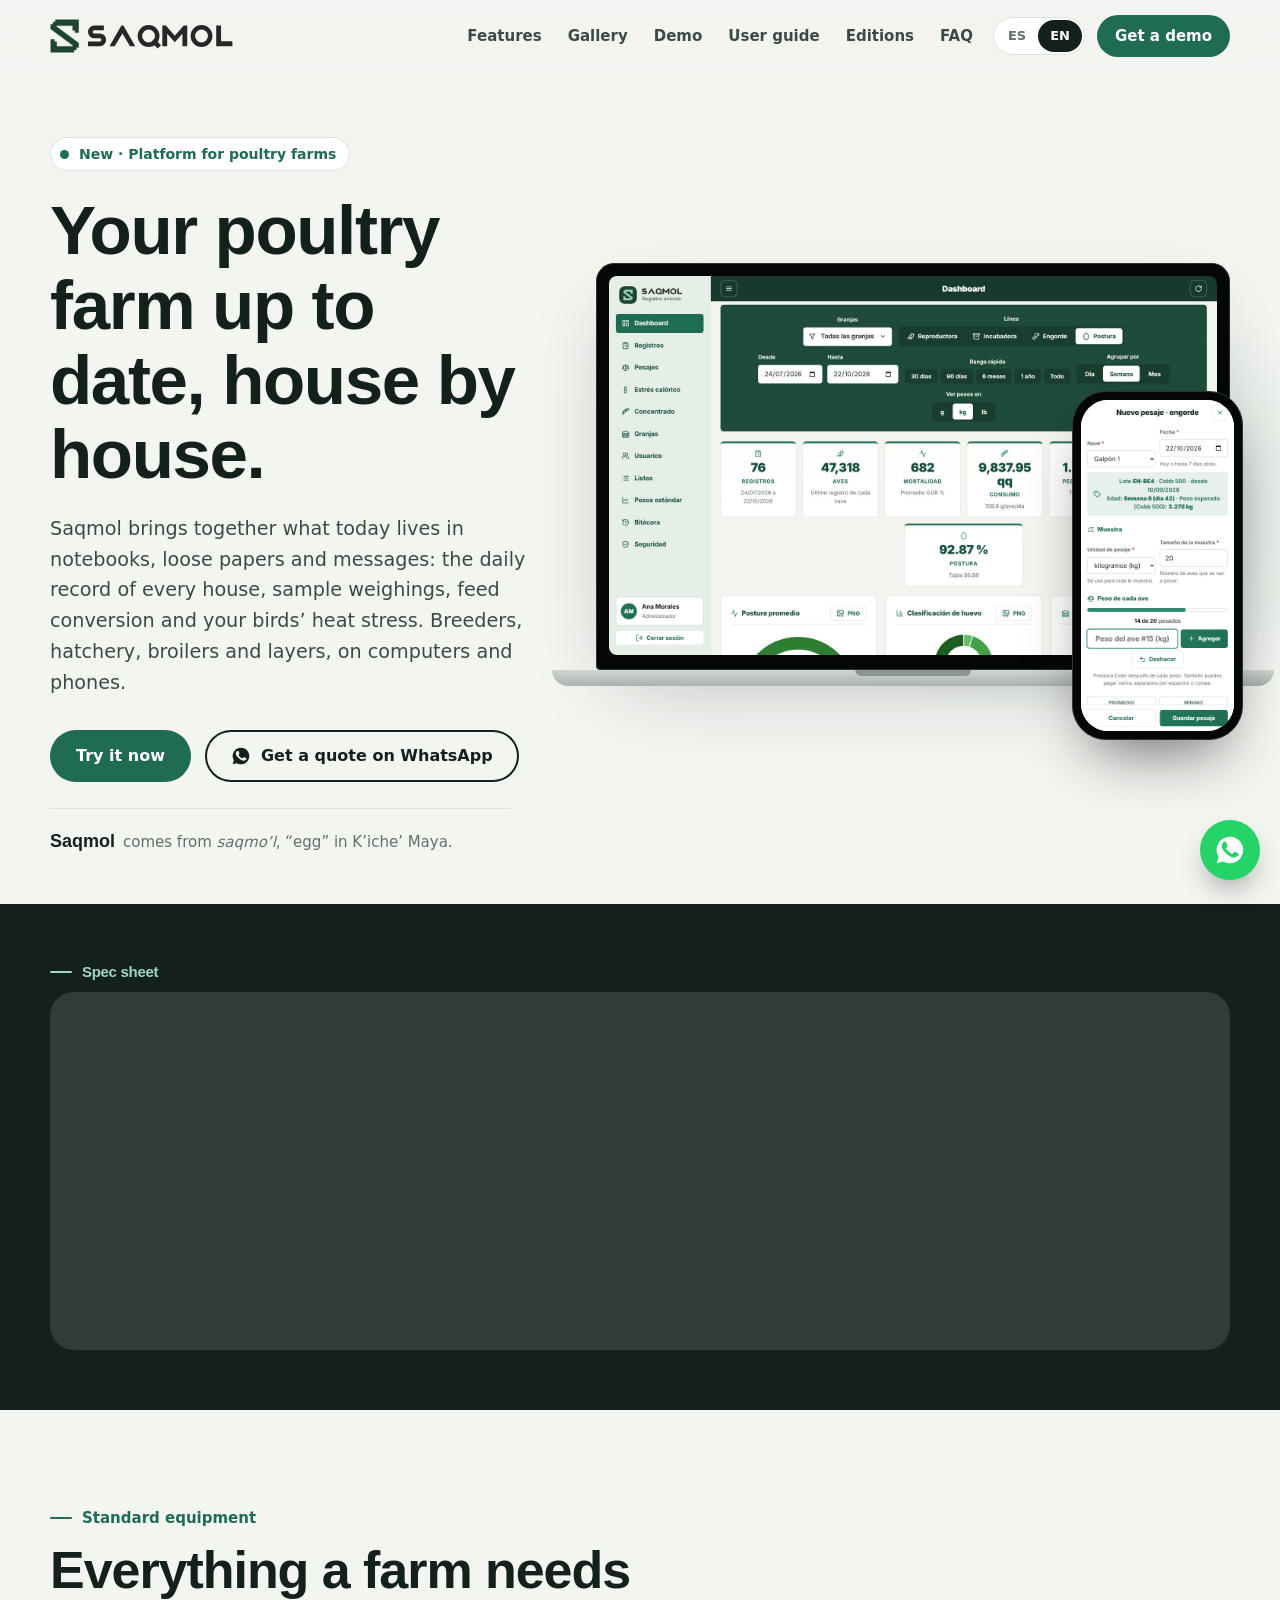
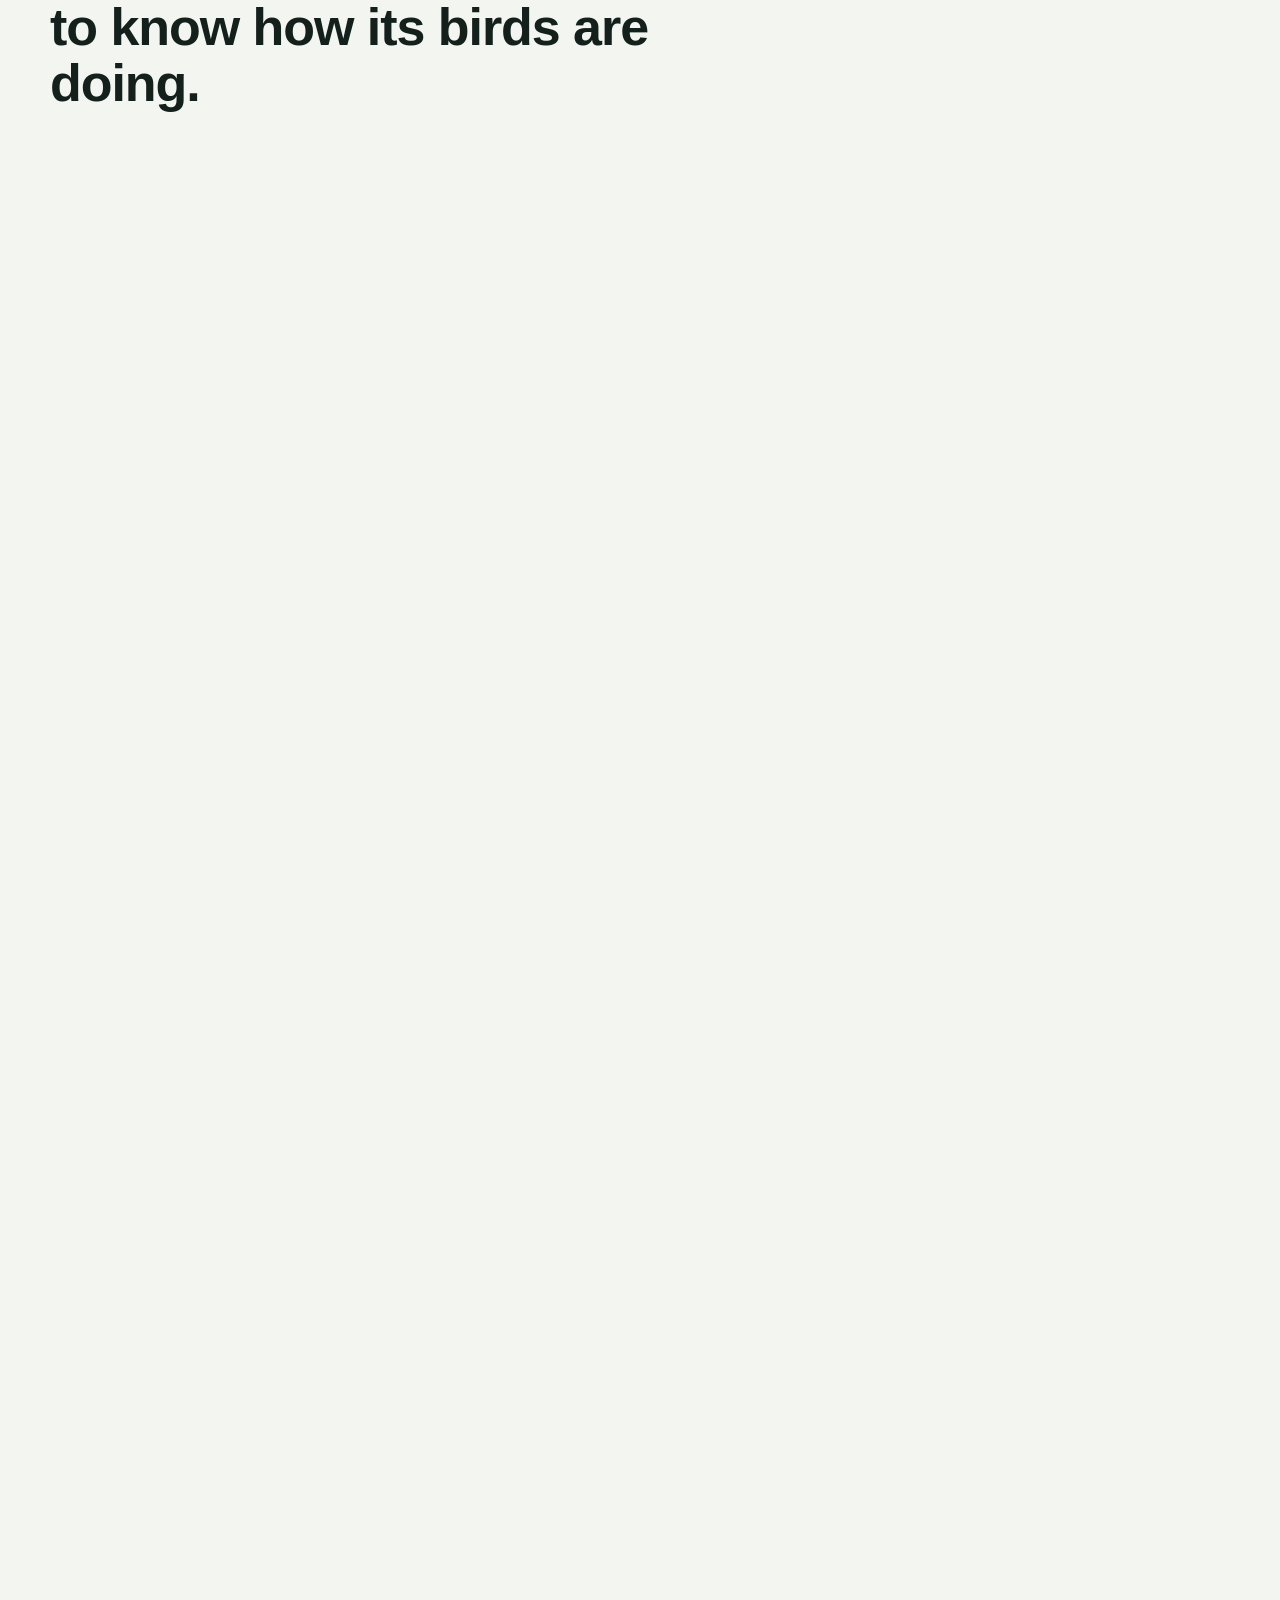
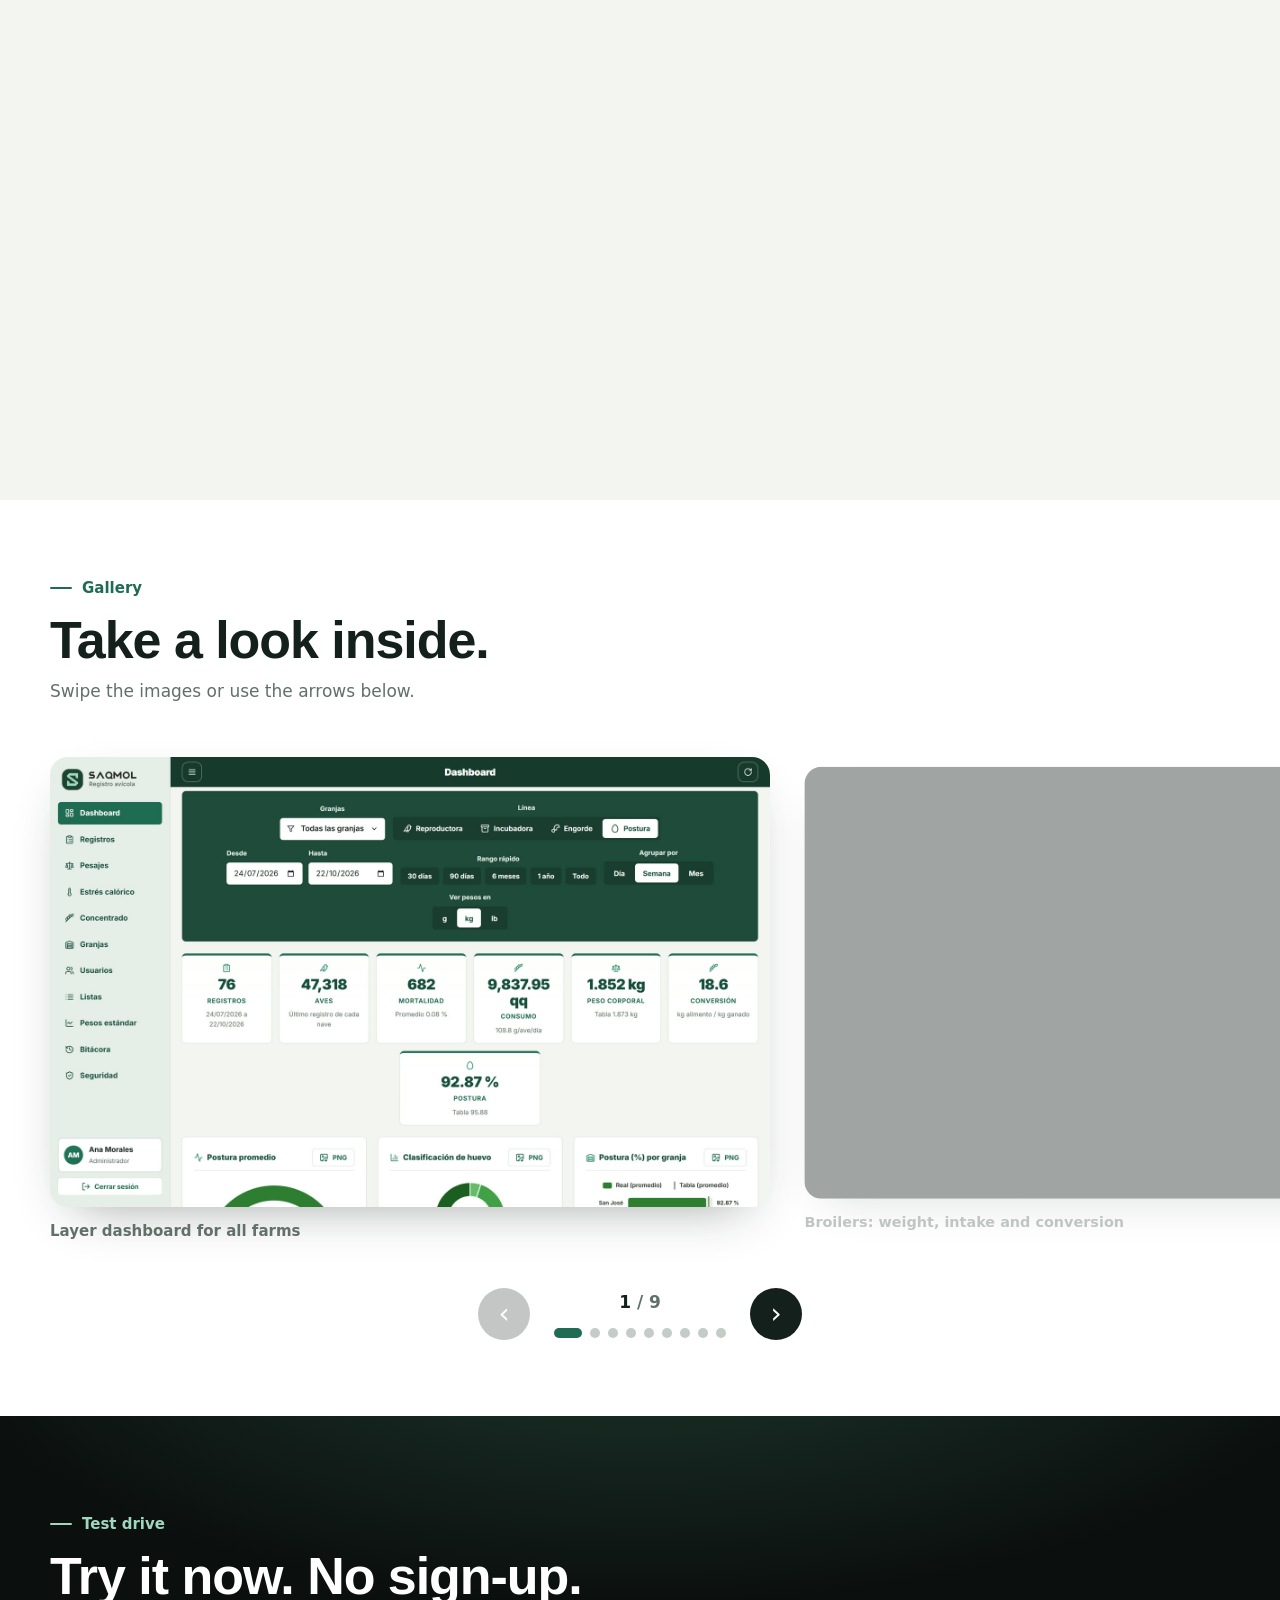
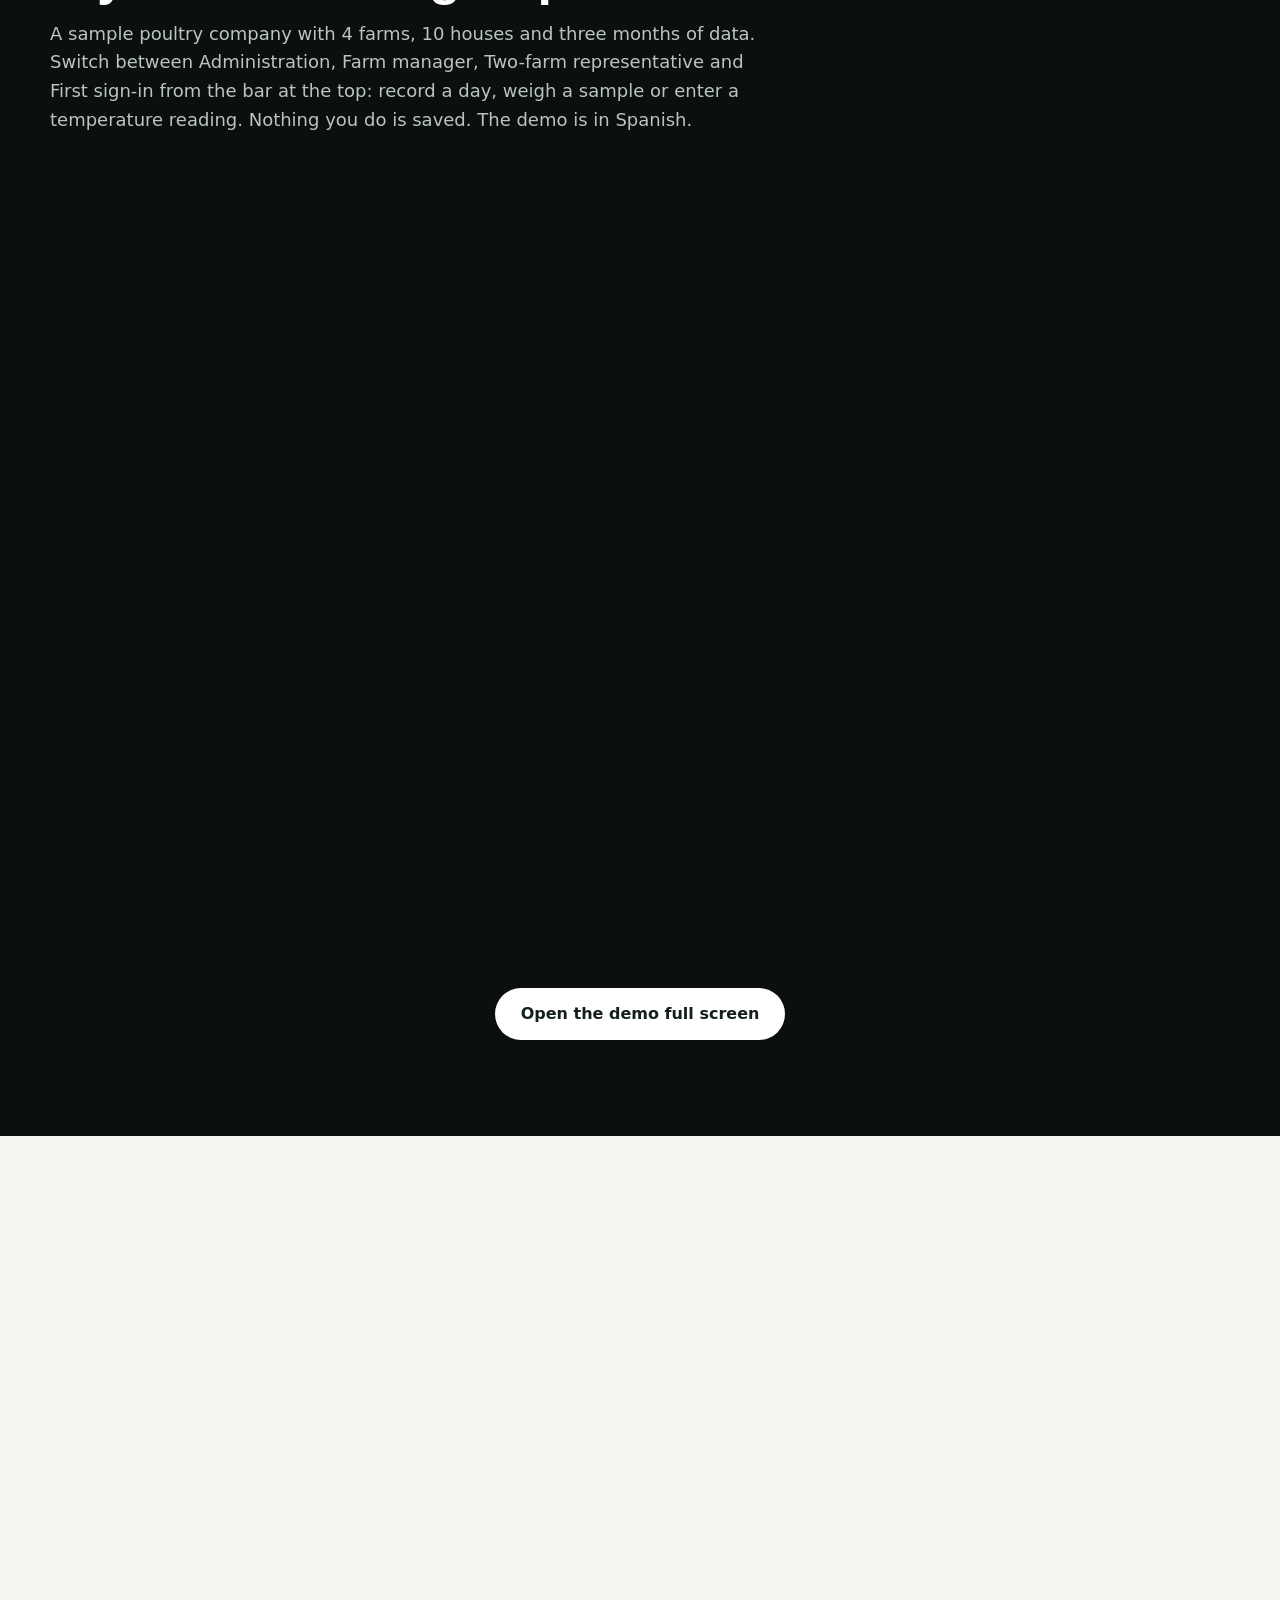
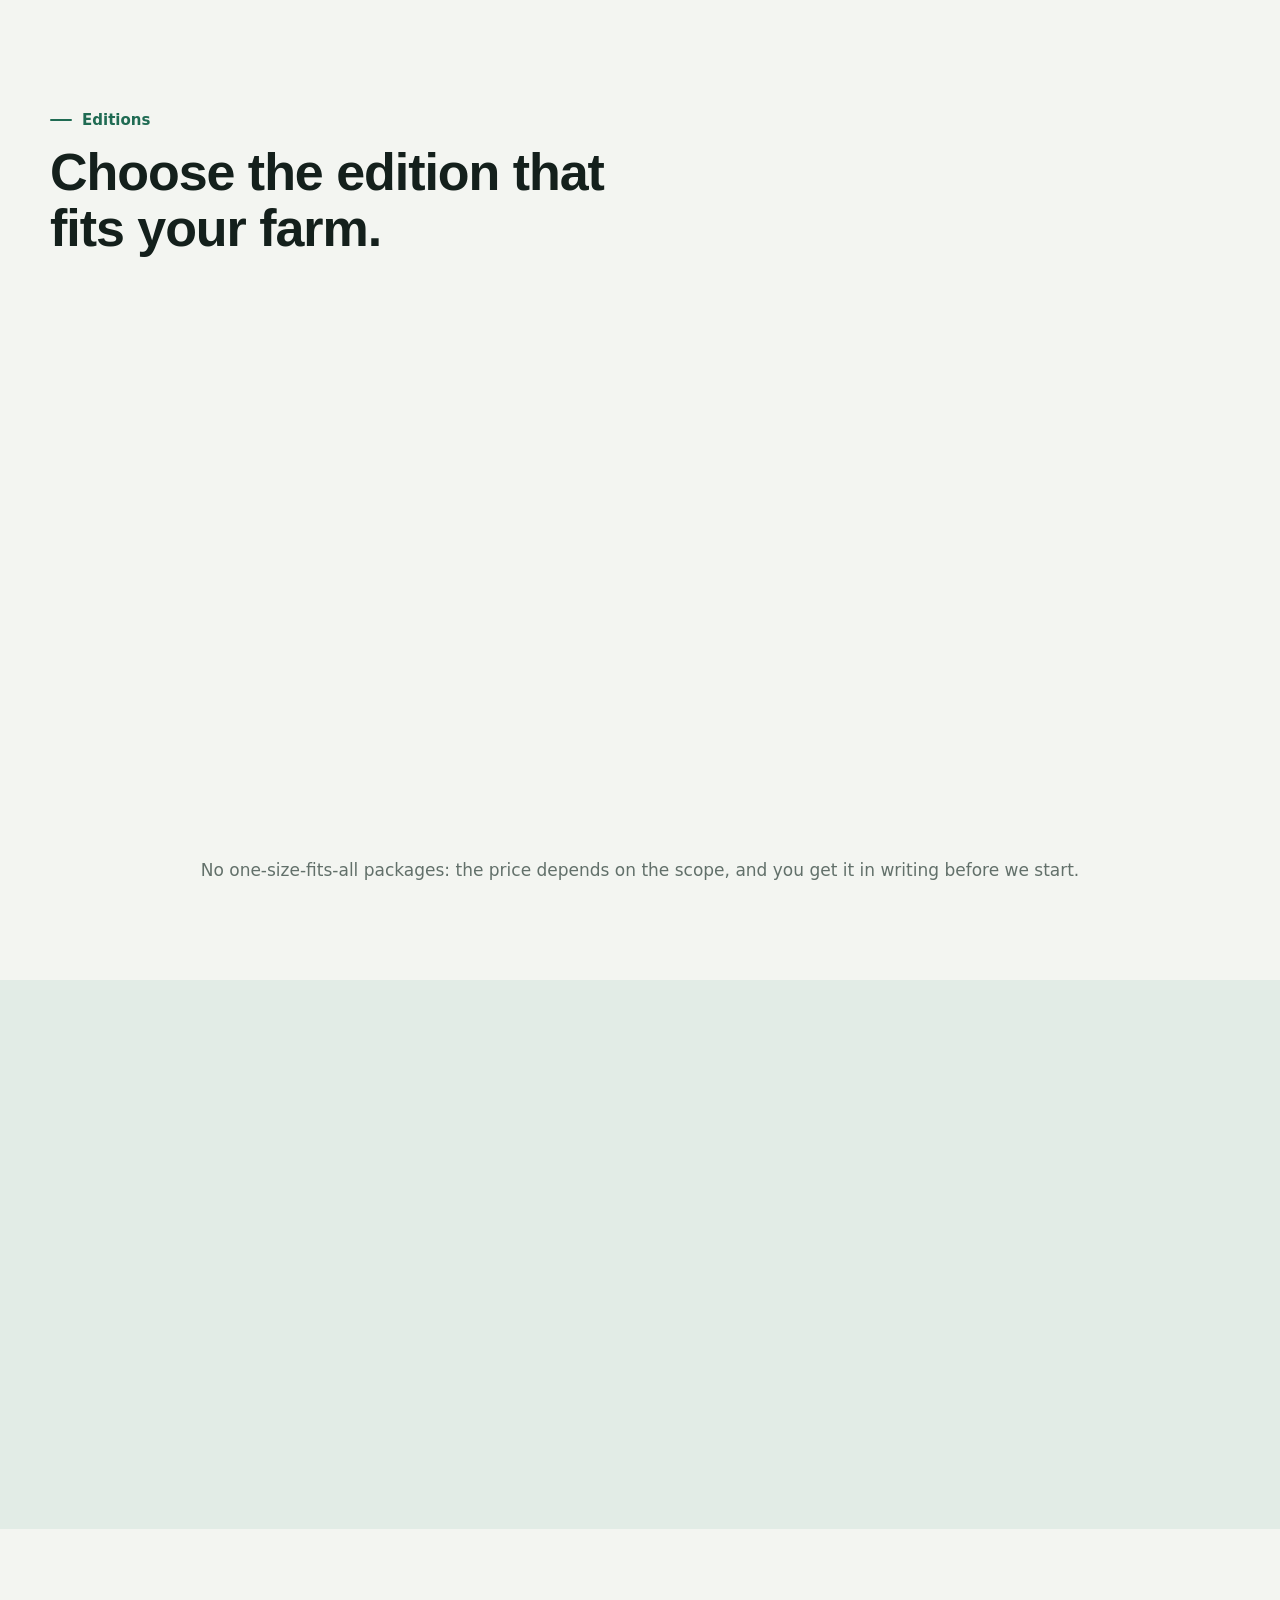
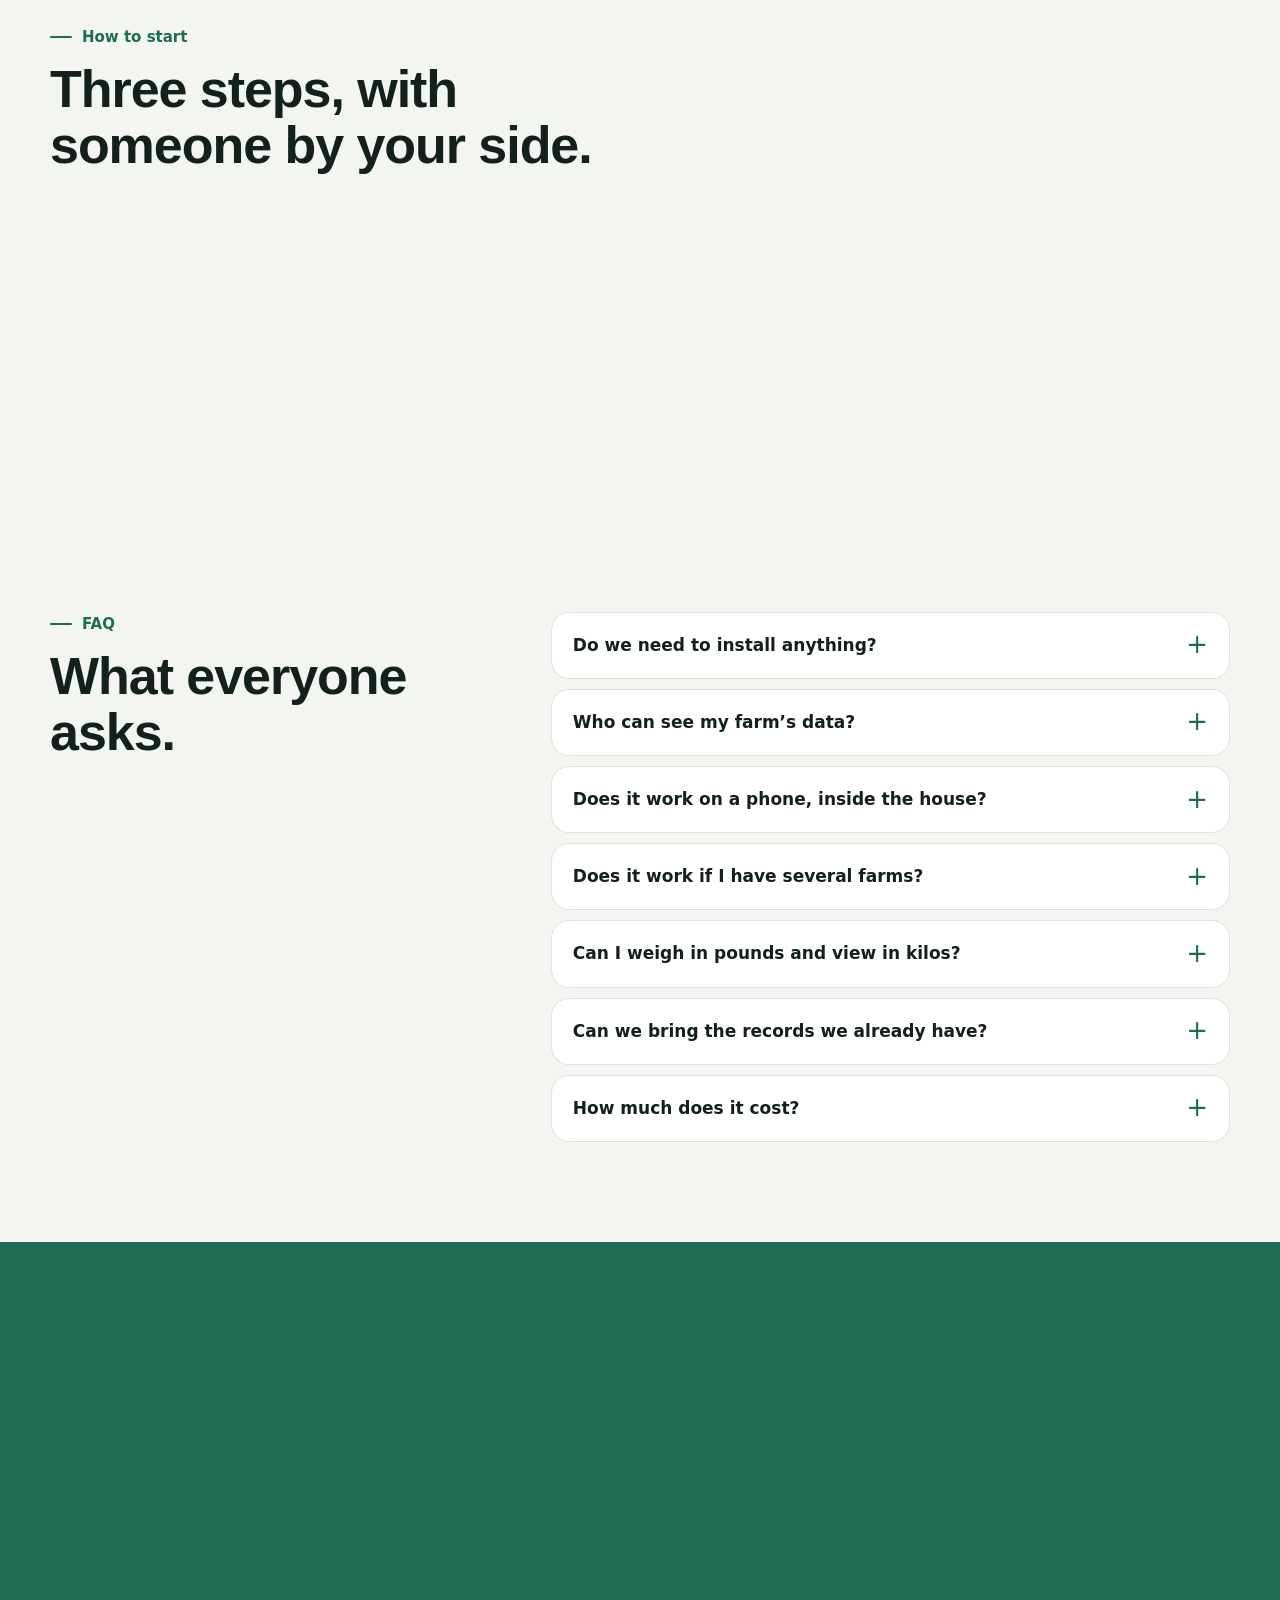
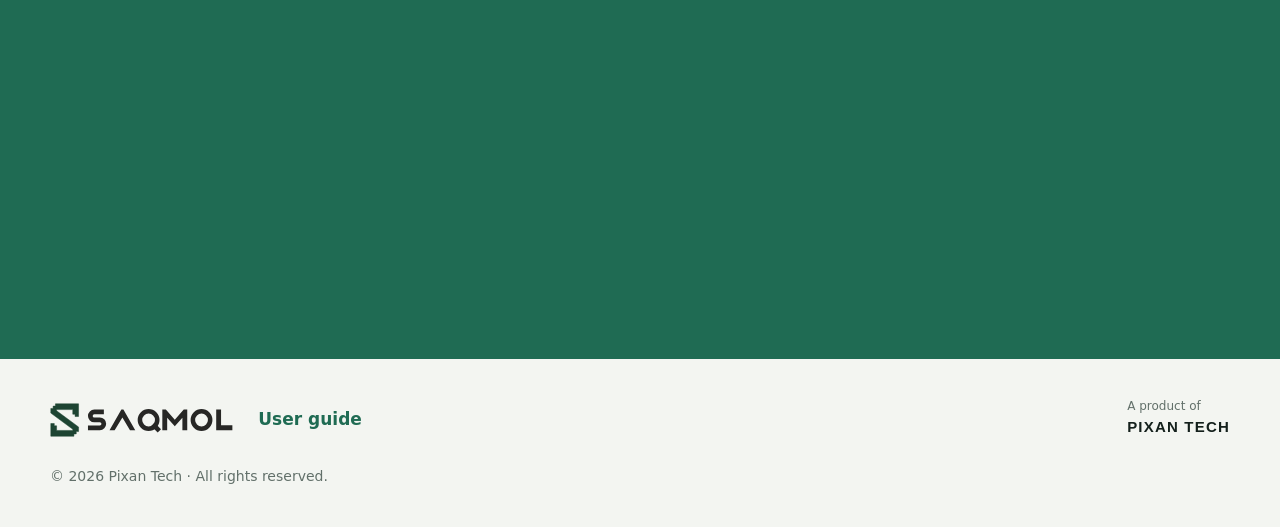
==== commit 380d197f: "Add files via upload" ====
--- a/index.html
+++ b/index.html
@@ -19,9 +19,9 @@
 <link rel="preconnect" href="https://fonts.googleapis.com">
 <link rel="preconnect" href="https://fonts.gstatic.com" crossorigin>
 <link href="https://fonts.googleapis.com/css2?family=Archivo:wght@600;700;800&family=Public+Sans:wght@400;500;600;700&display=swap" rel="stylesheet">
-<link rel="stylesheet" href="css/landing.css?v=202610223">
-<script src="js/frame-guard.js?v=202610223"></script>
-<script src="js/landing.js?v=202610223" defer></script>
+<link rel="stylesheet" href="css/landing.css?v=202610224">
+<script src="js/frame-guard.js?v=202610224"></script>
+<script src="js/landing.js?v=202610224" defer></script>
 </head>
 <body>
 <a class="skip" href="#main" data-i18n="skip">Saltar al contenido</a>
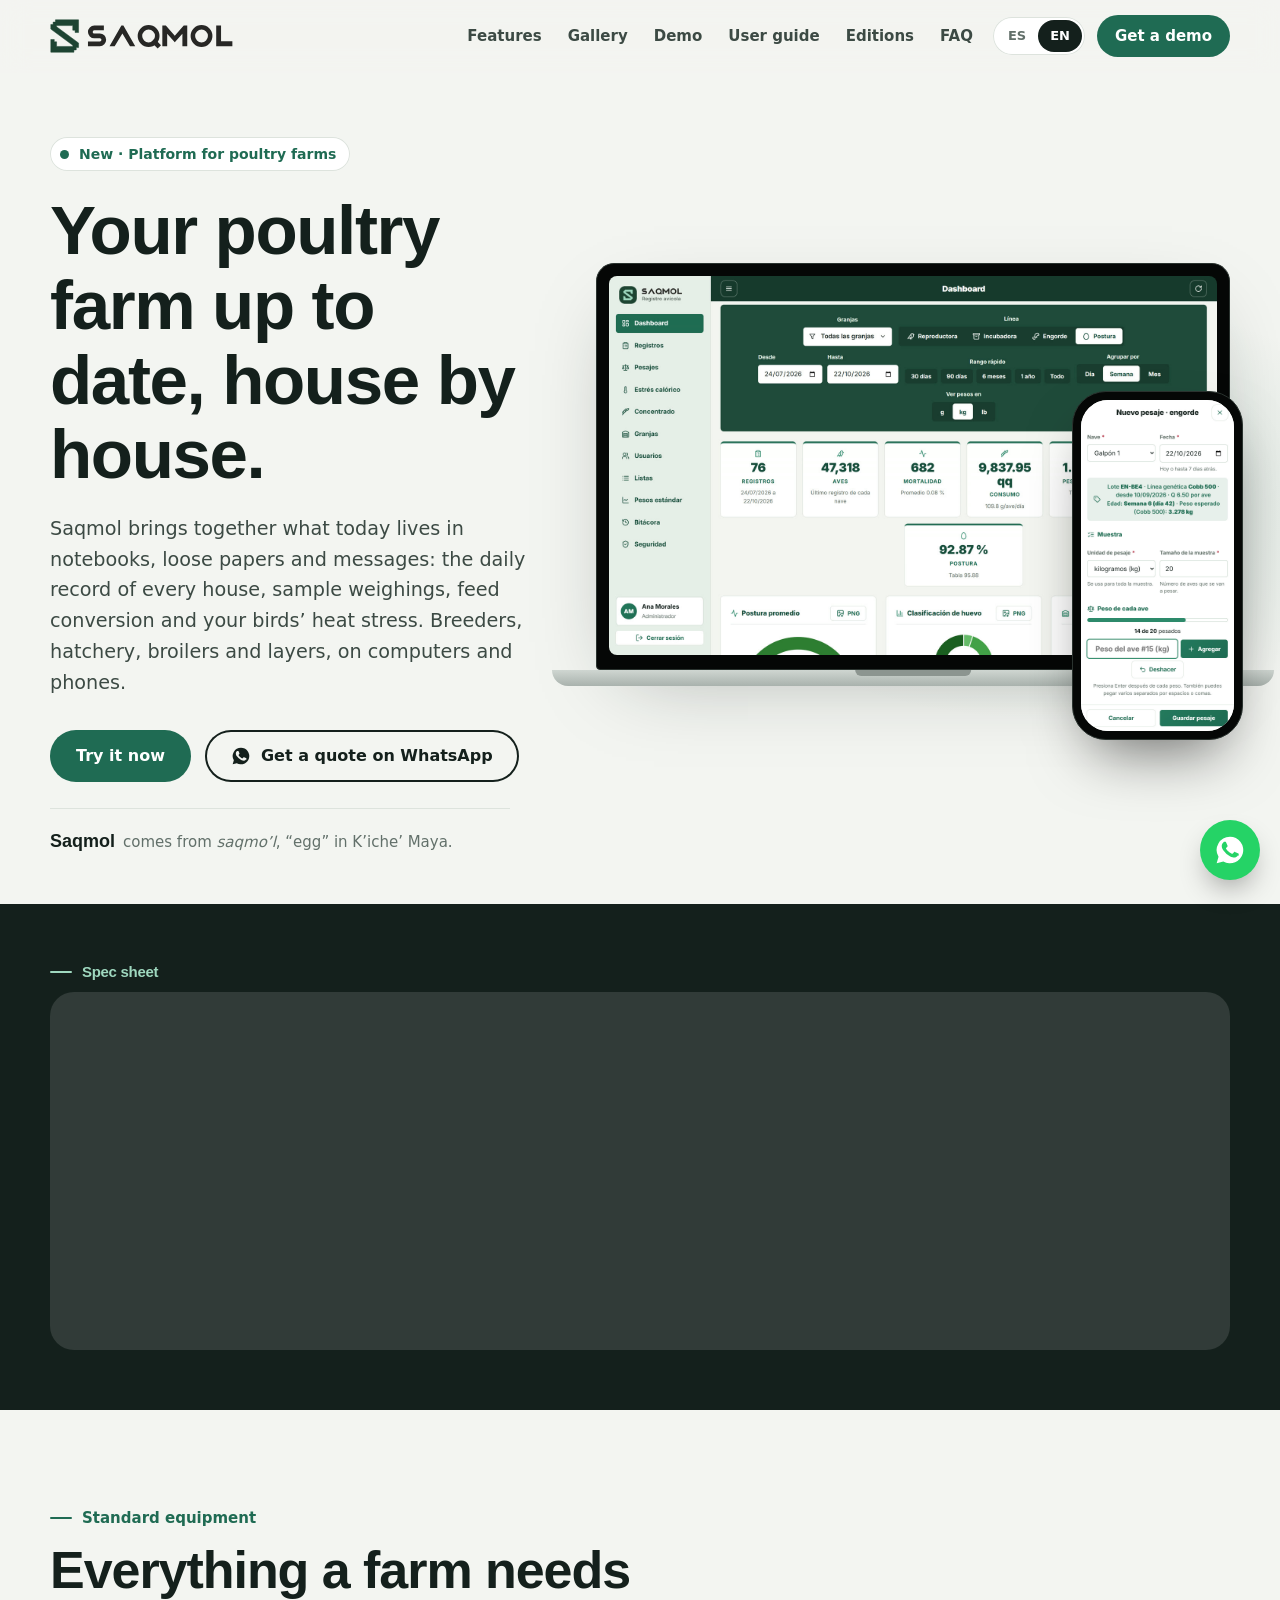
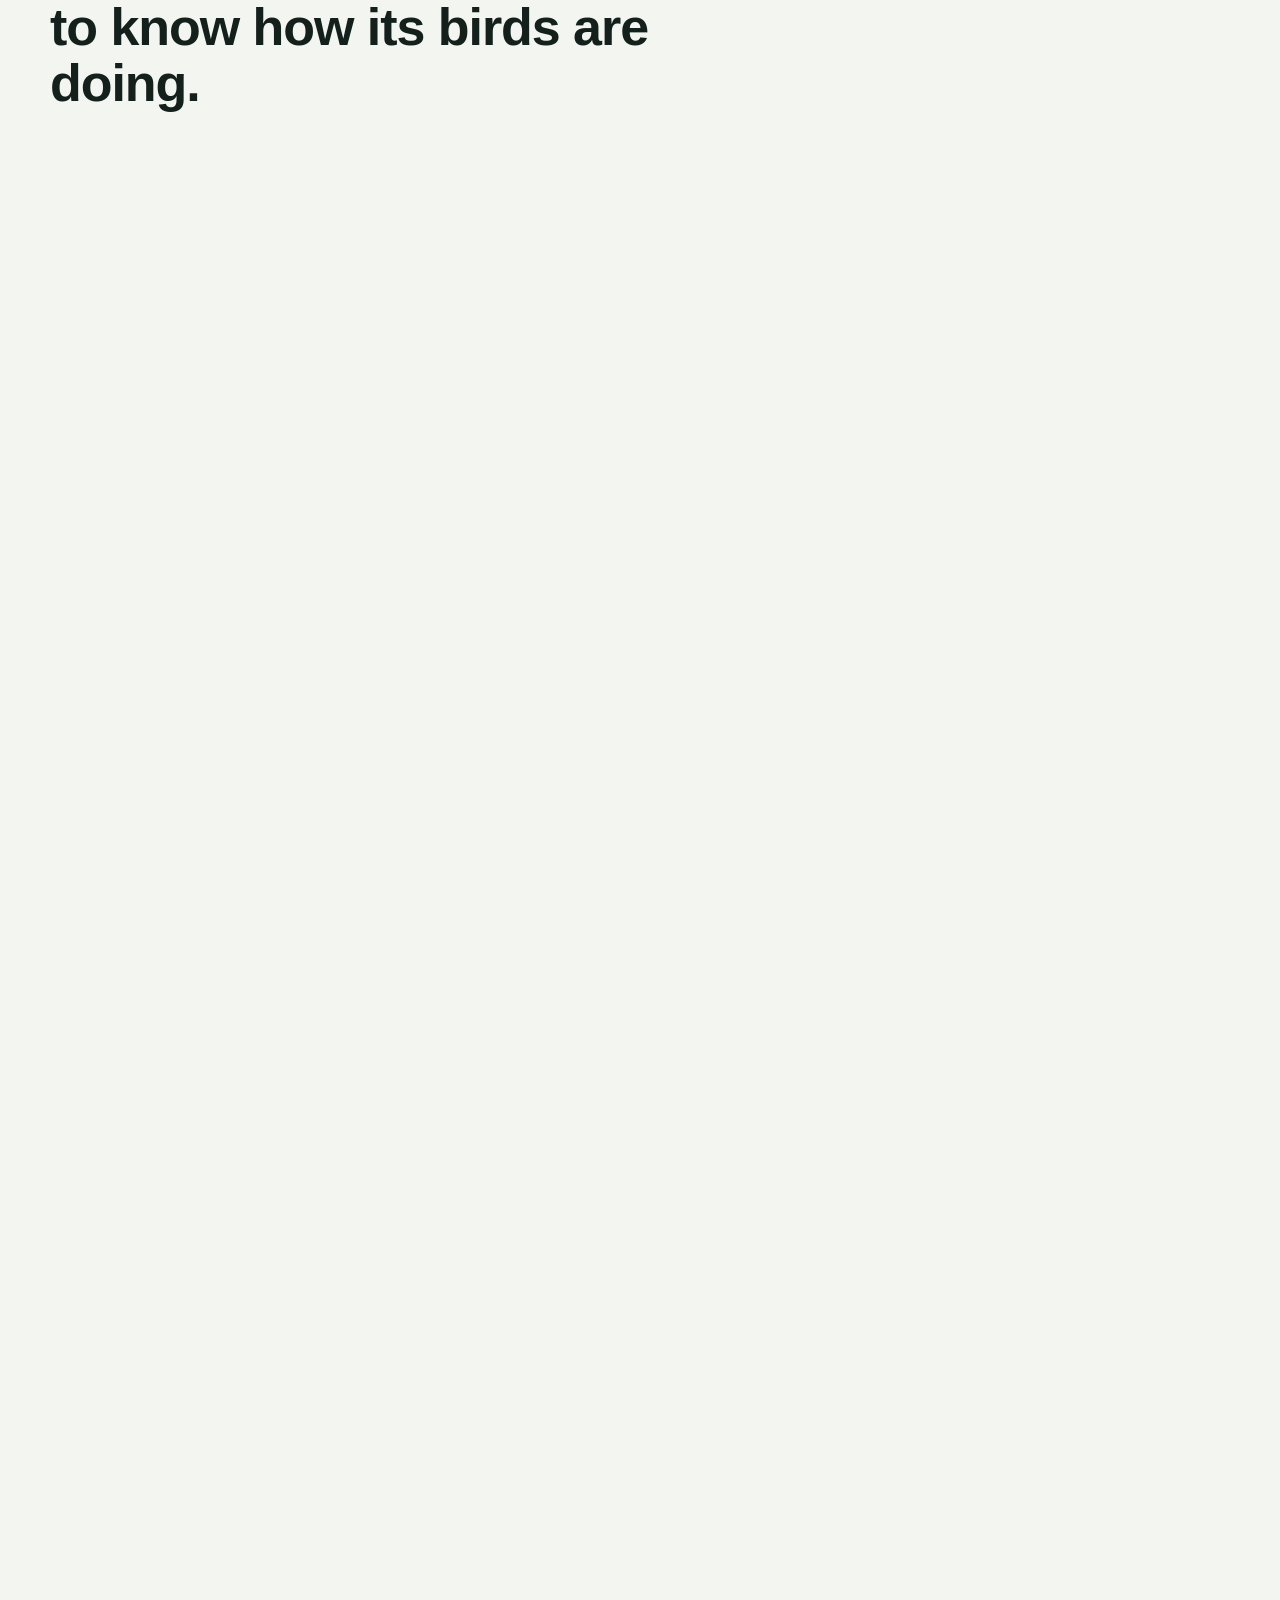
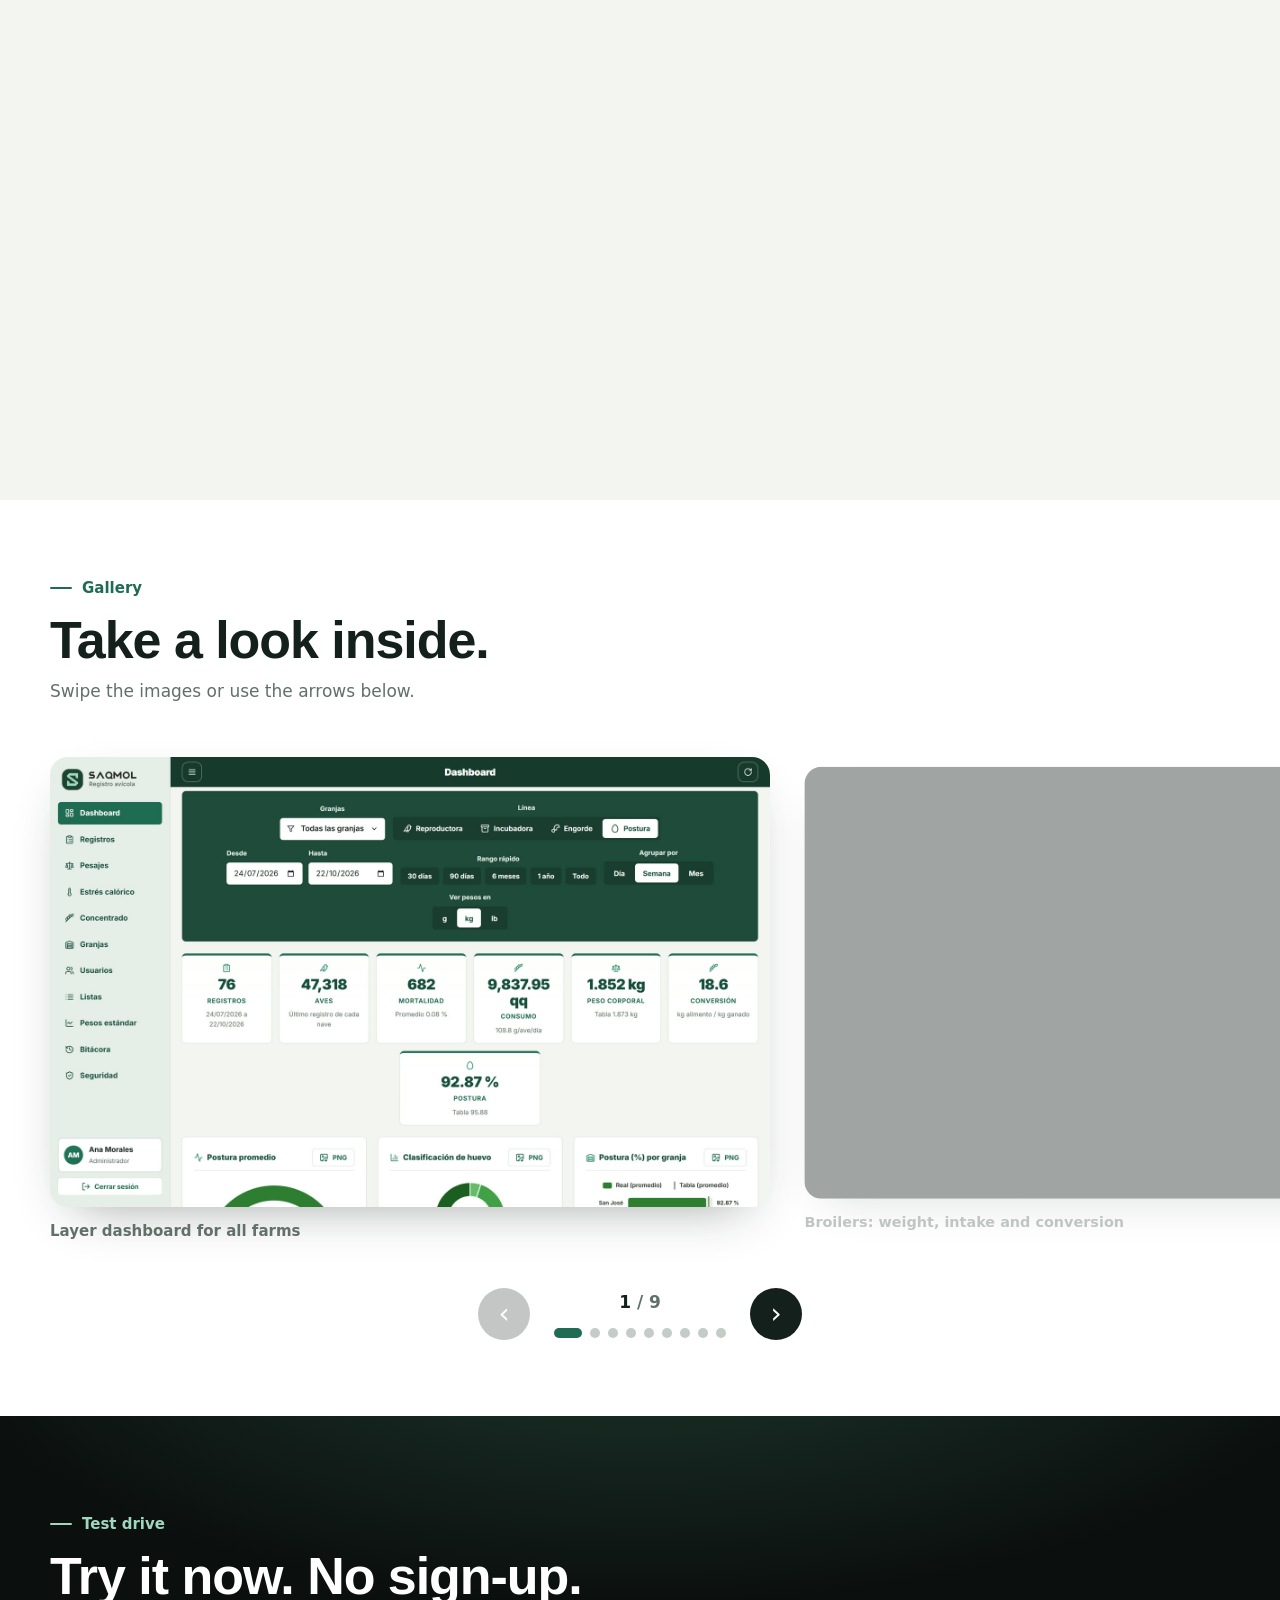
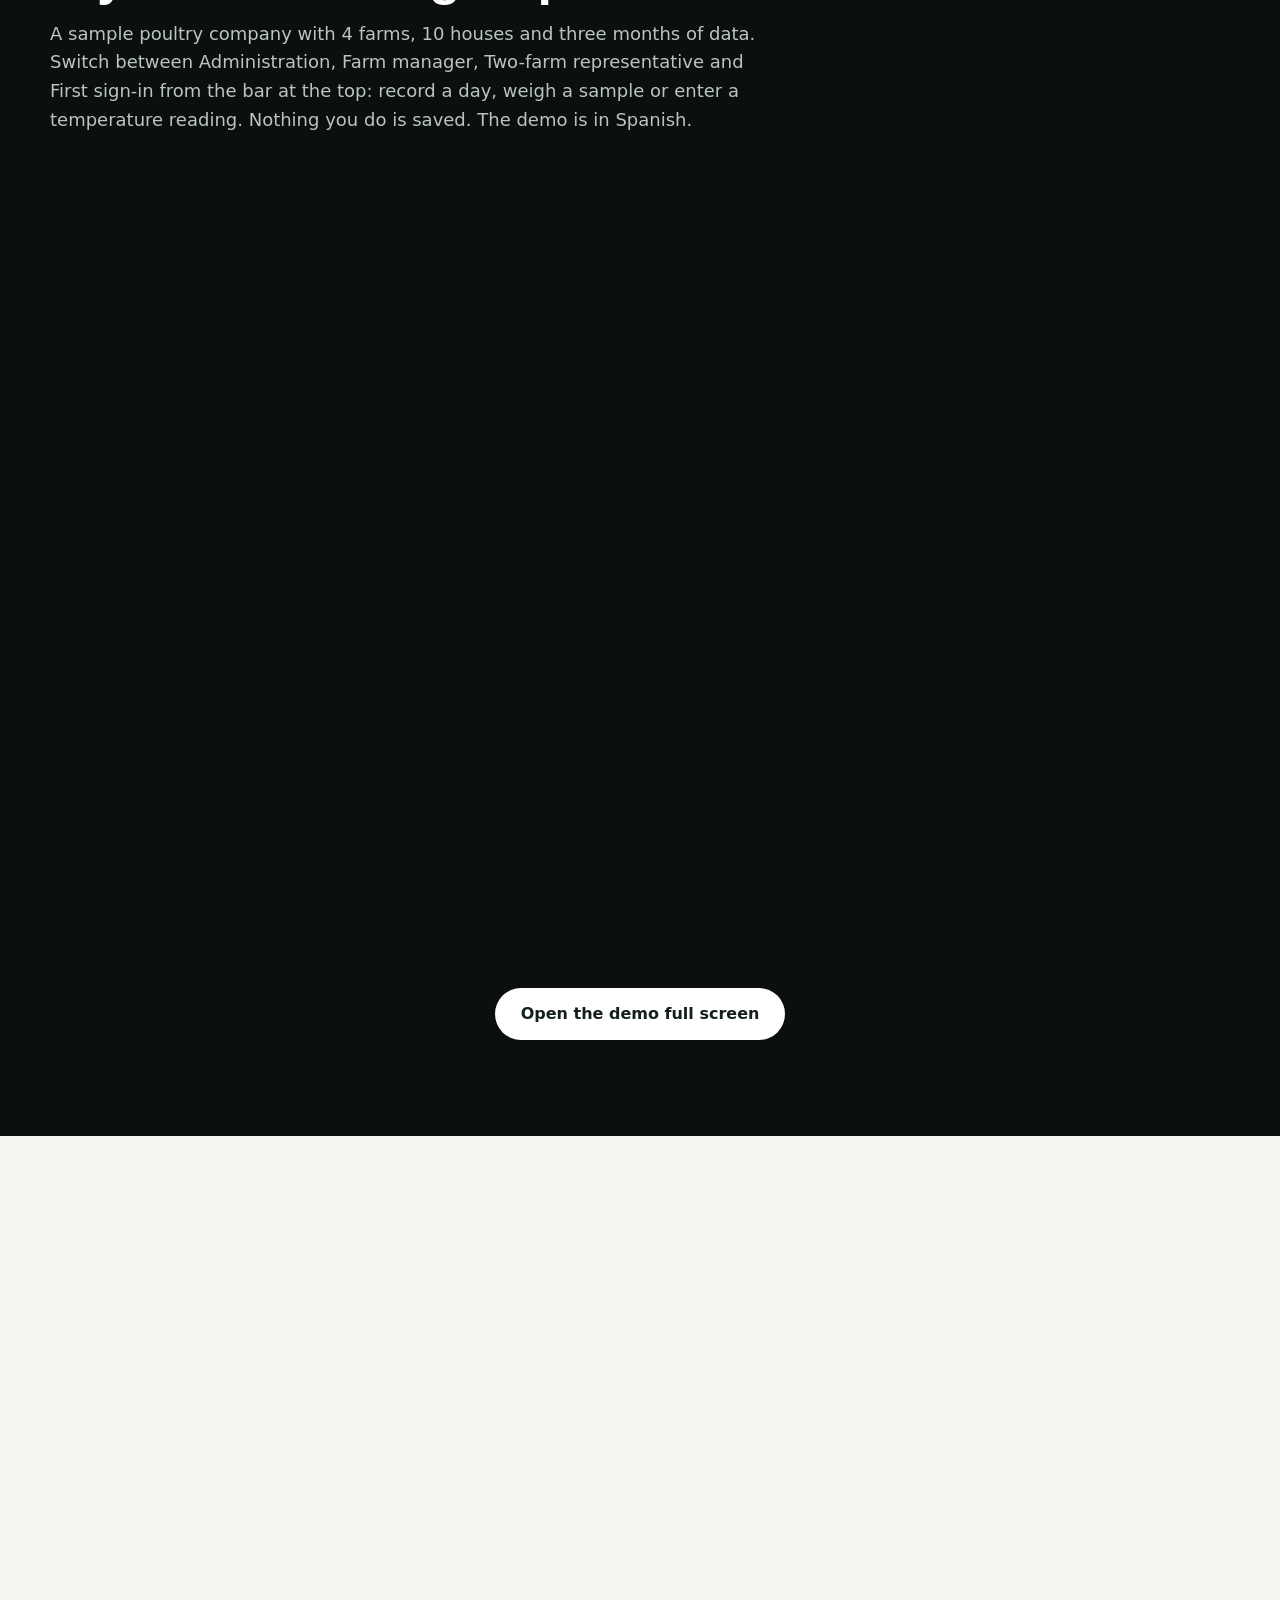
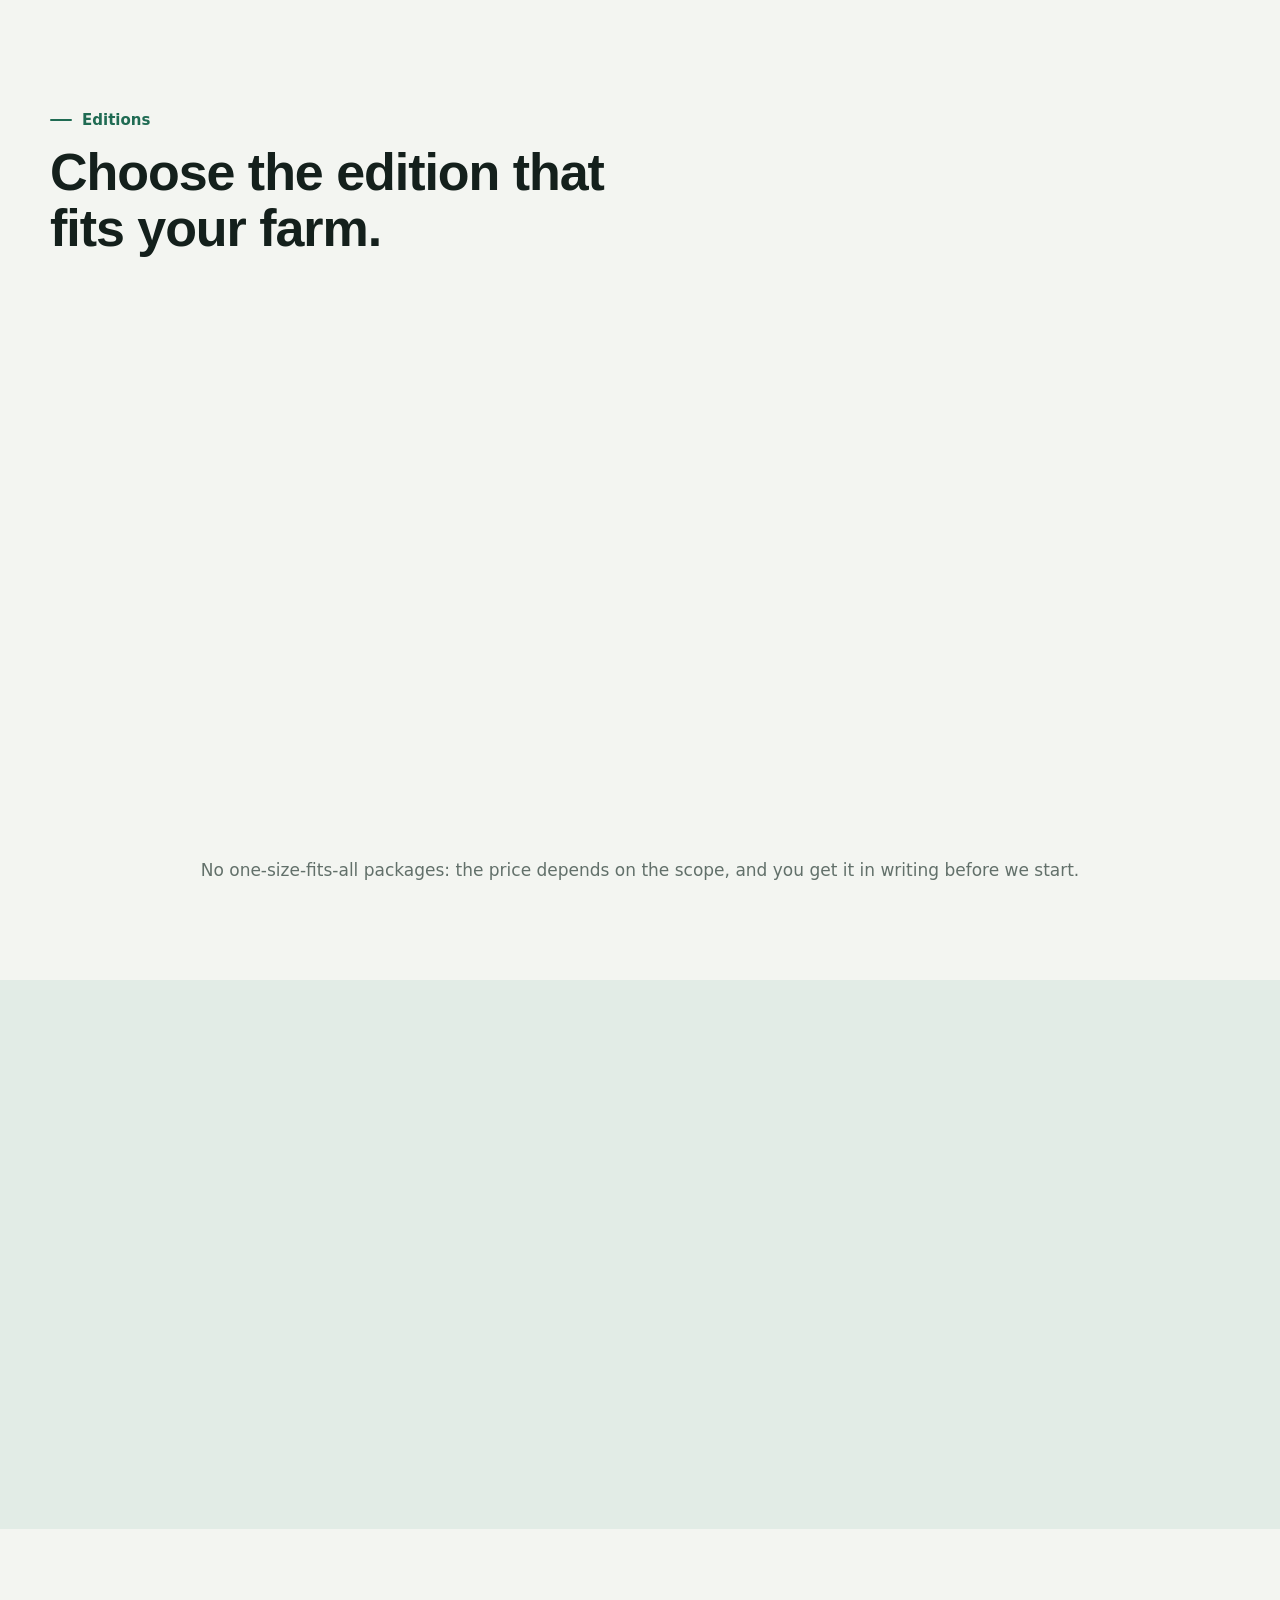
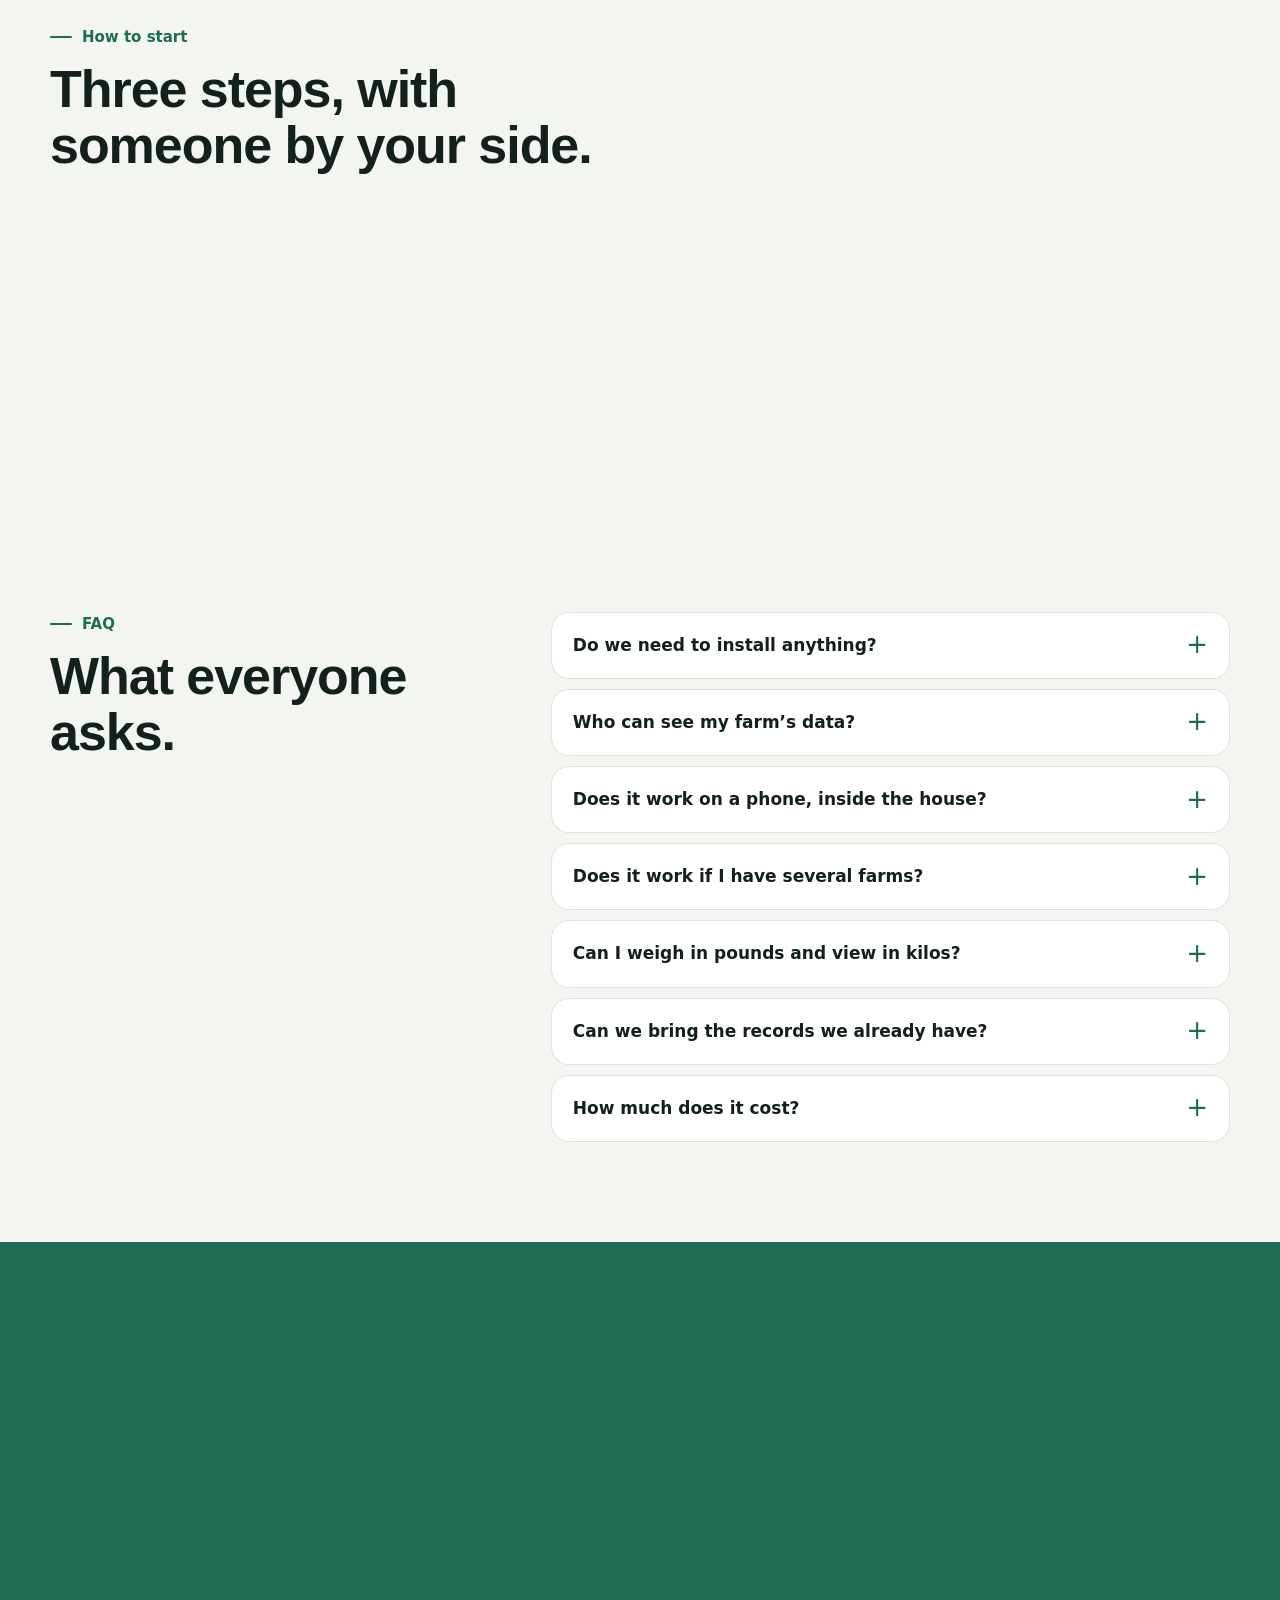
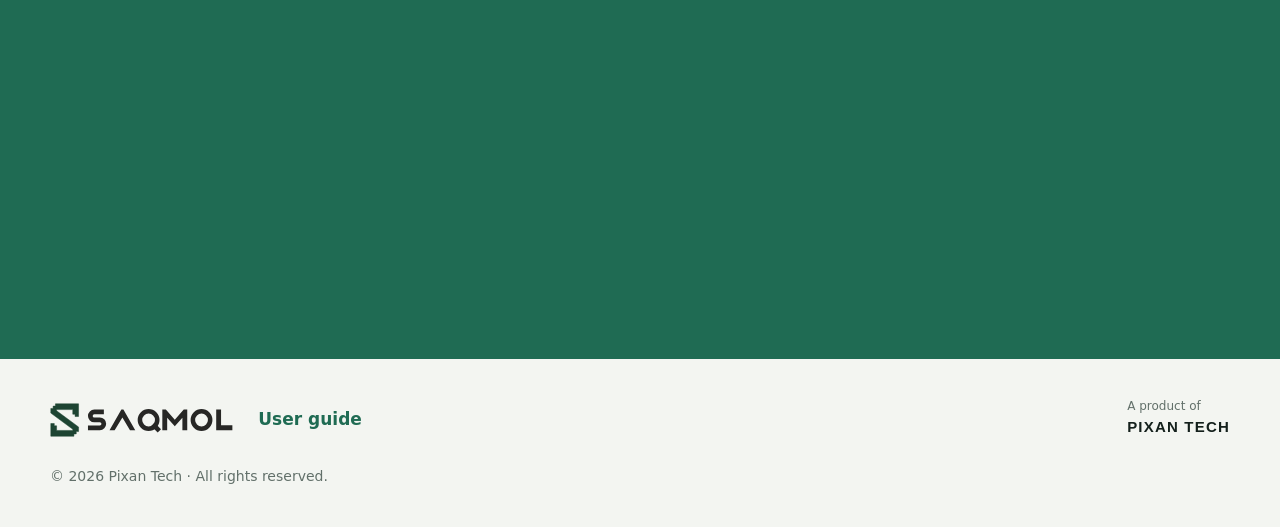
==== commit b02afc85: "Add files via upload" ====
--- a/index.html
+++ b/index.html
@@ -19,9 +19,9 @@
 <link rel="preconnect" href="https://fonts.googleapis.com">
 <link rel="preconnect" href="https://fonts.gstatic.com" crossorigin>
 <link href="https://fonts.googleapis.com/css2?family=Archivo:wght@600;700;800&family=Public+Sans:wght@400;500;600;700&display=swap" rel="stylesheet">
-<link rel="stylesheet" href="css/landing.css?v=202610224">
-<script src="js/frame-guard.js?v=202610224"></script>
-<script src="js/landing.js?v=202610224" defer></script>
+<link rel="stylesheet" href="css/landing.css?v=202610225">
+<script src="js/frame-guard.js?v=202610225"></script>
+<script src="js/landing.js?v=202610225" defer></script>
 </head>
 <body>
 <a class="skip" href="#main" data-i18n="skip">Saltar al contenido</a>
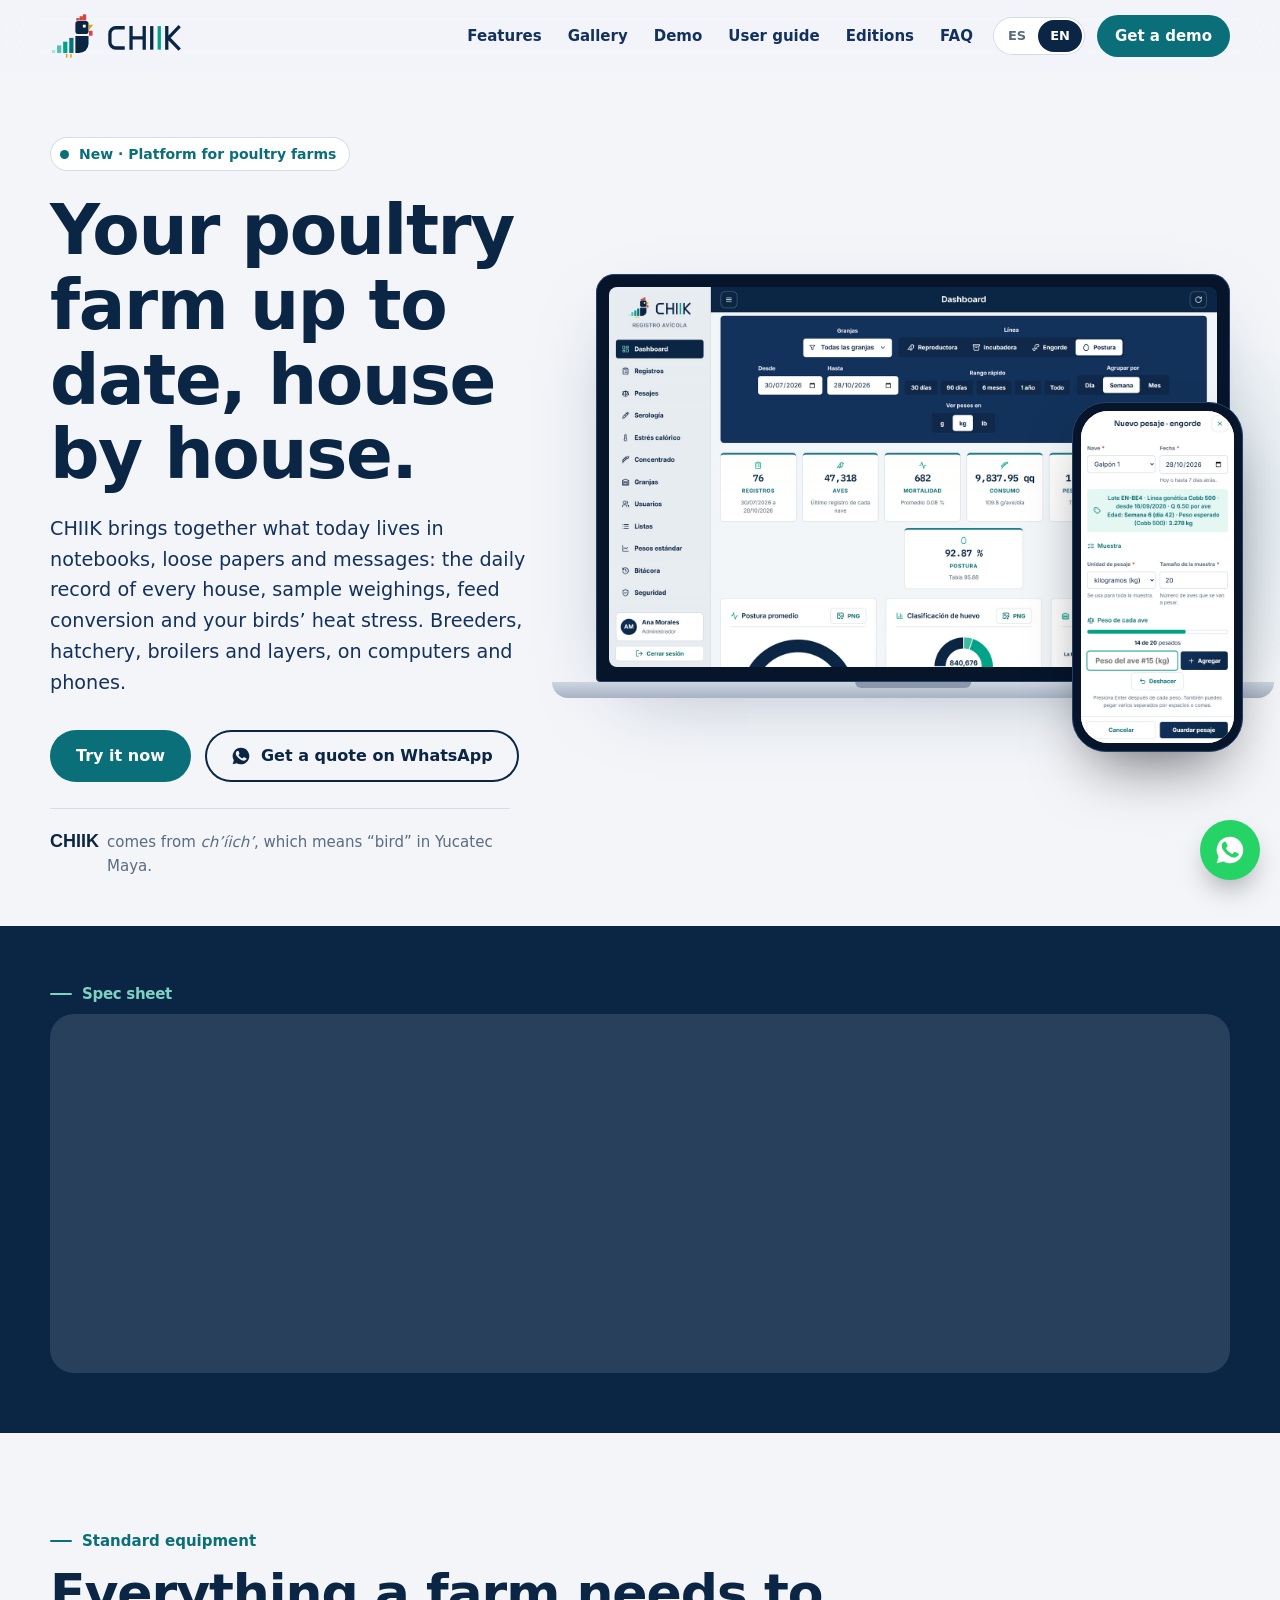
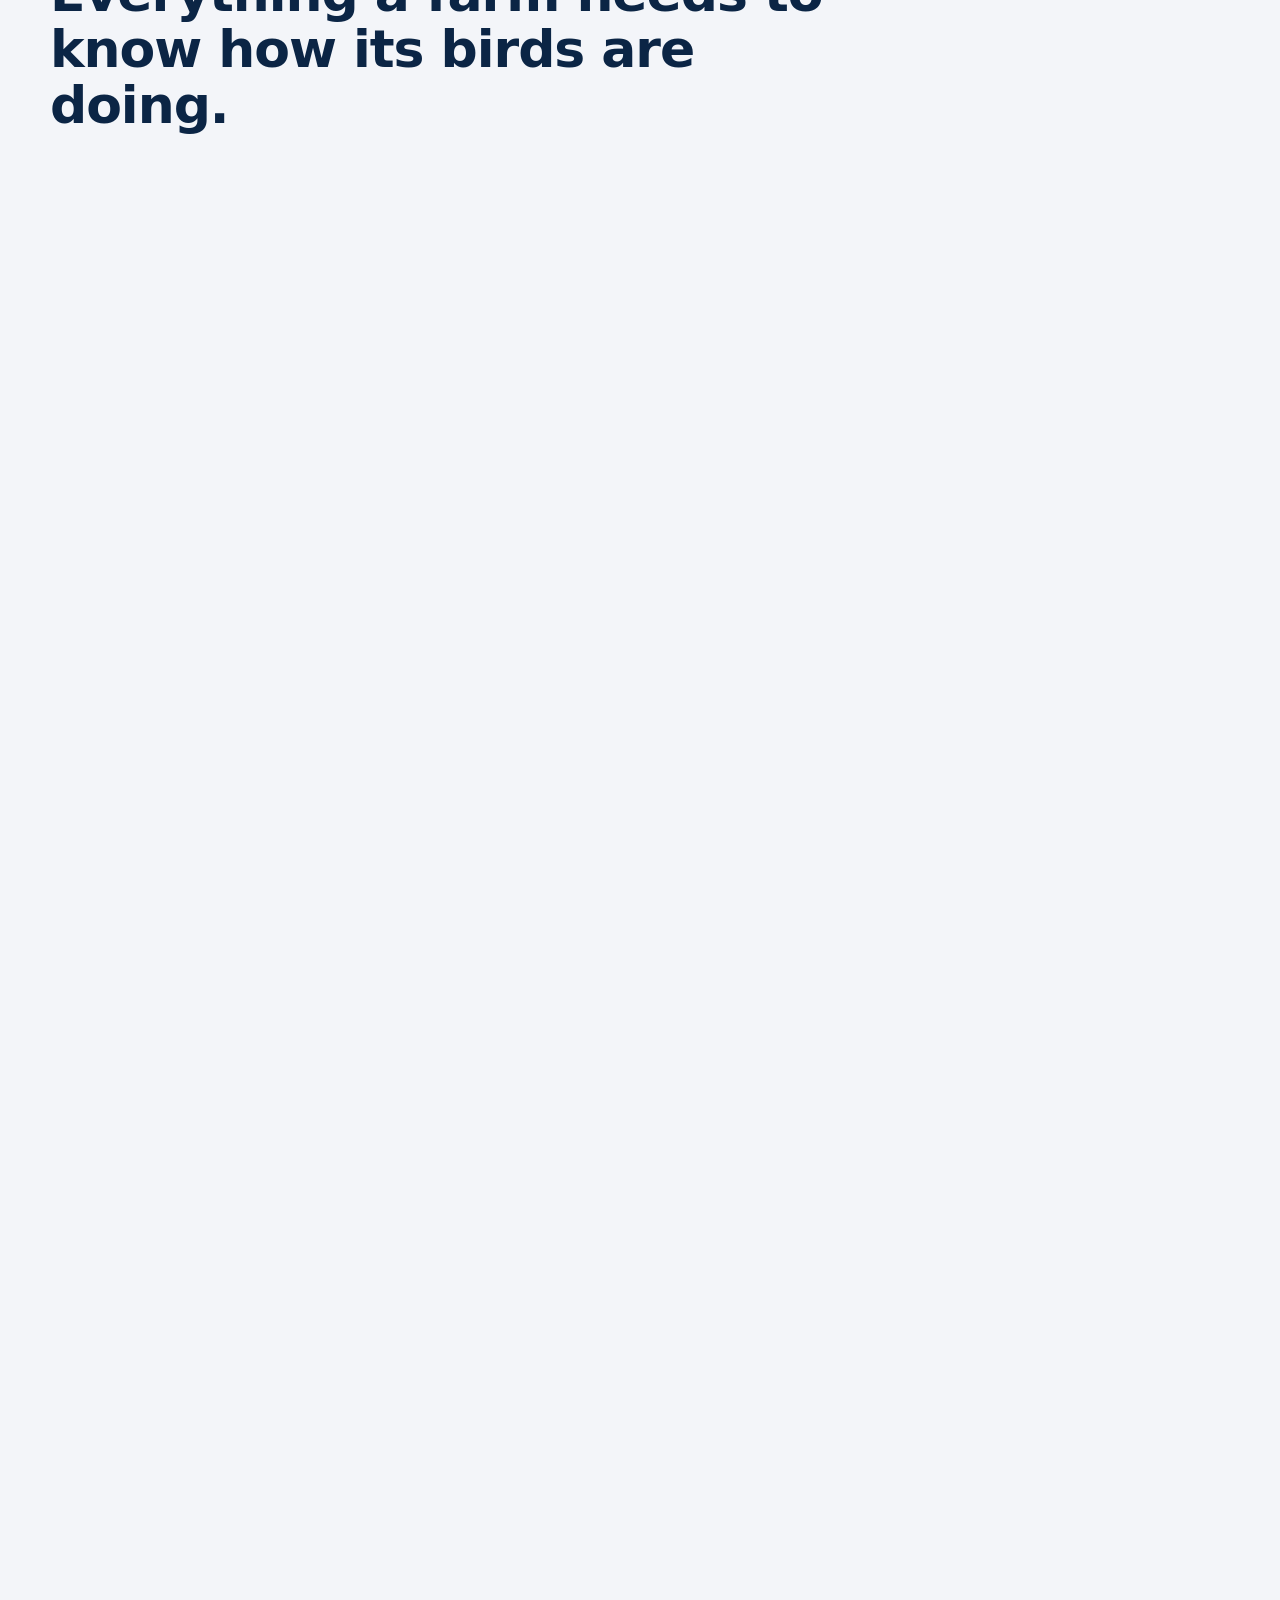
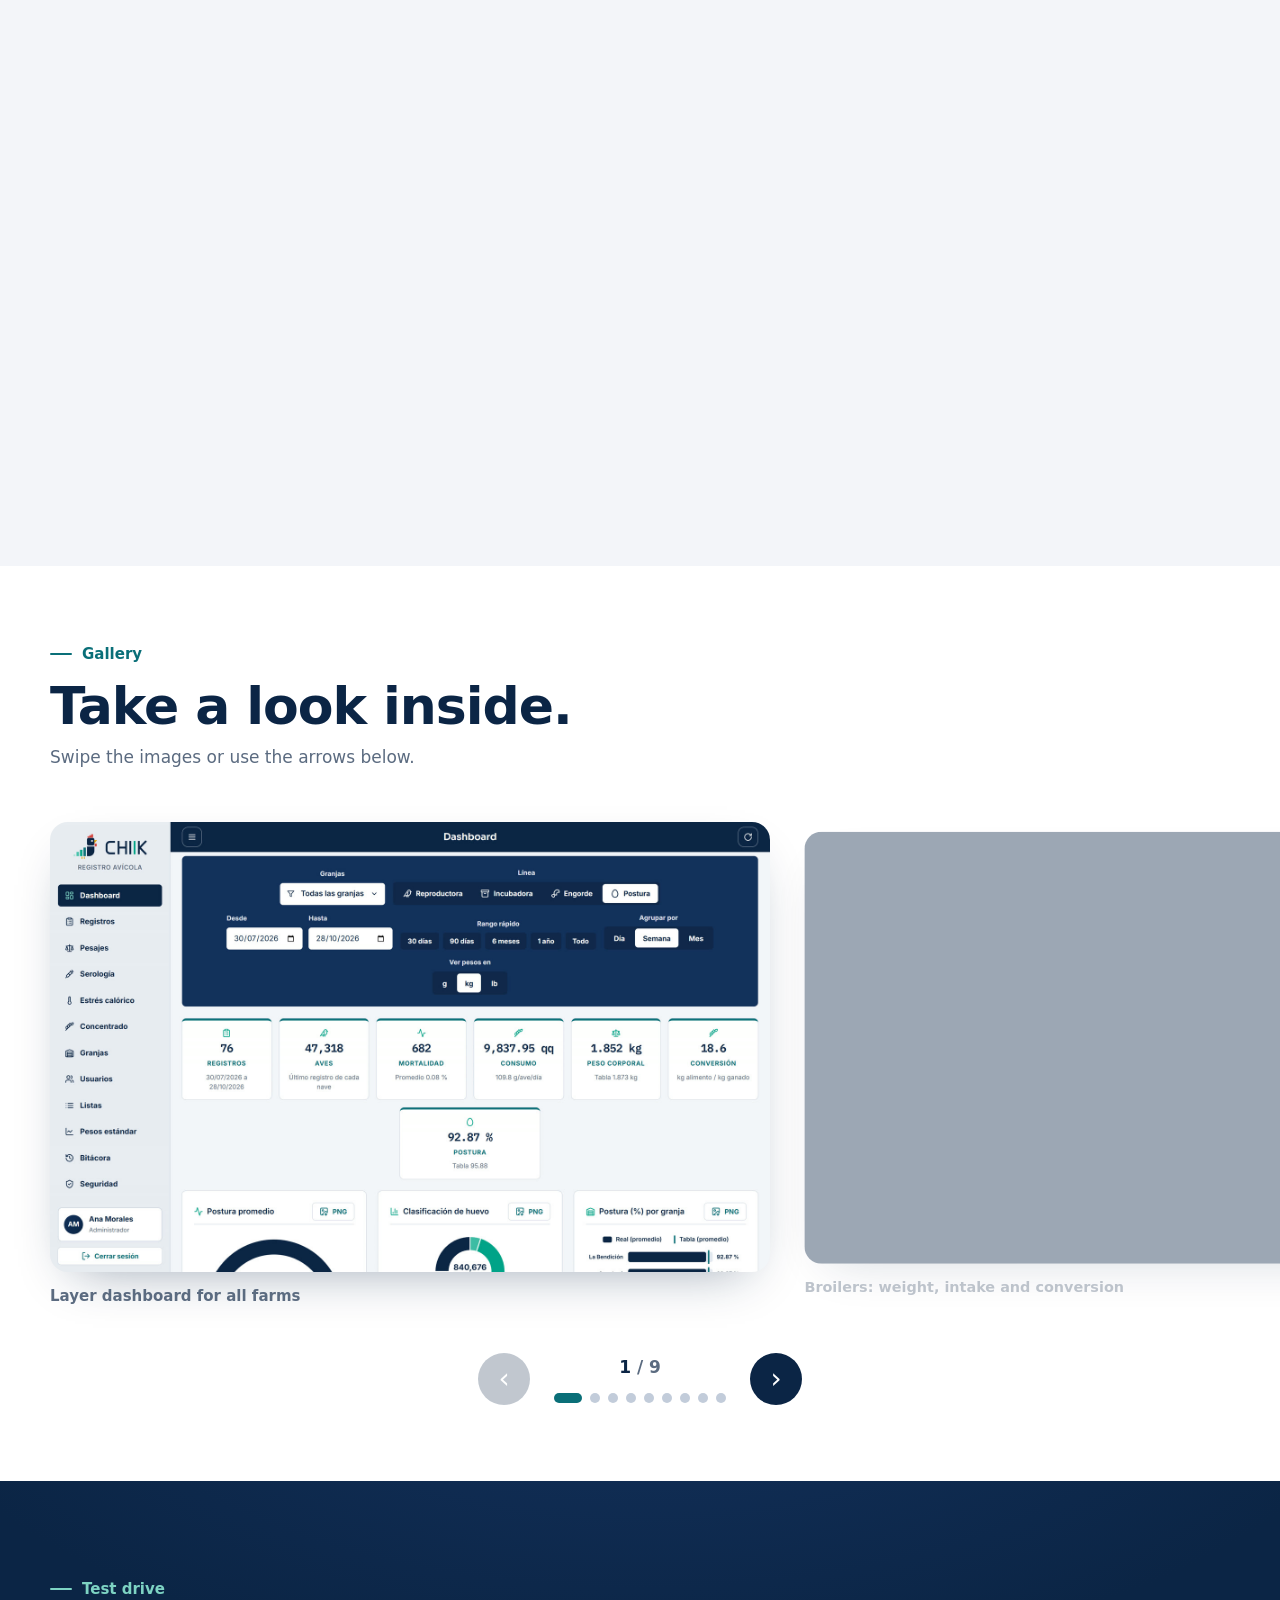
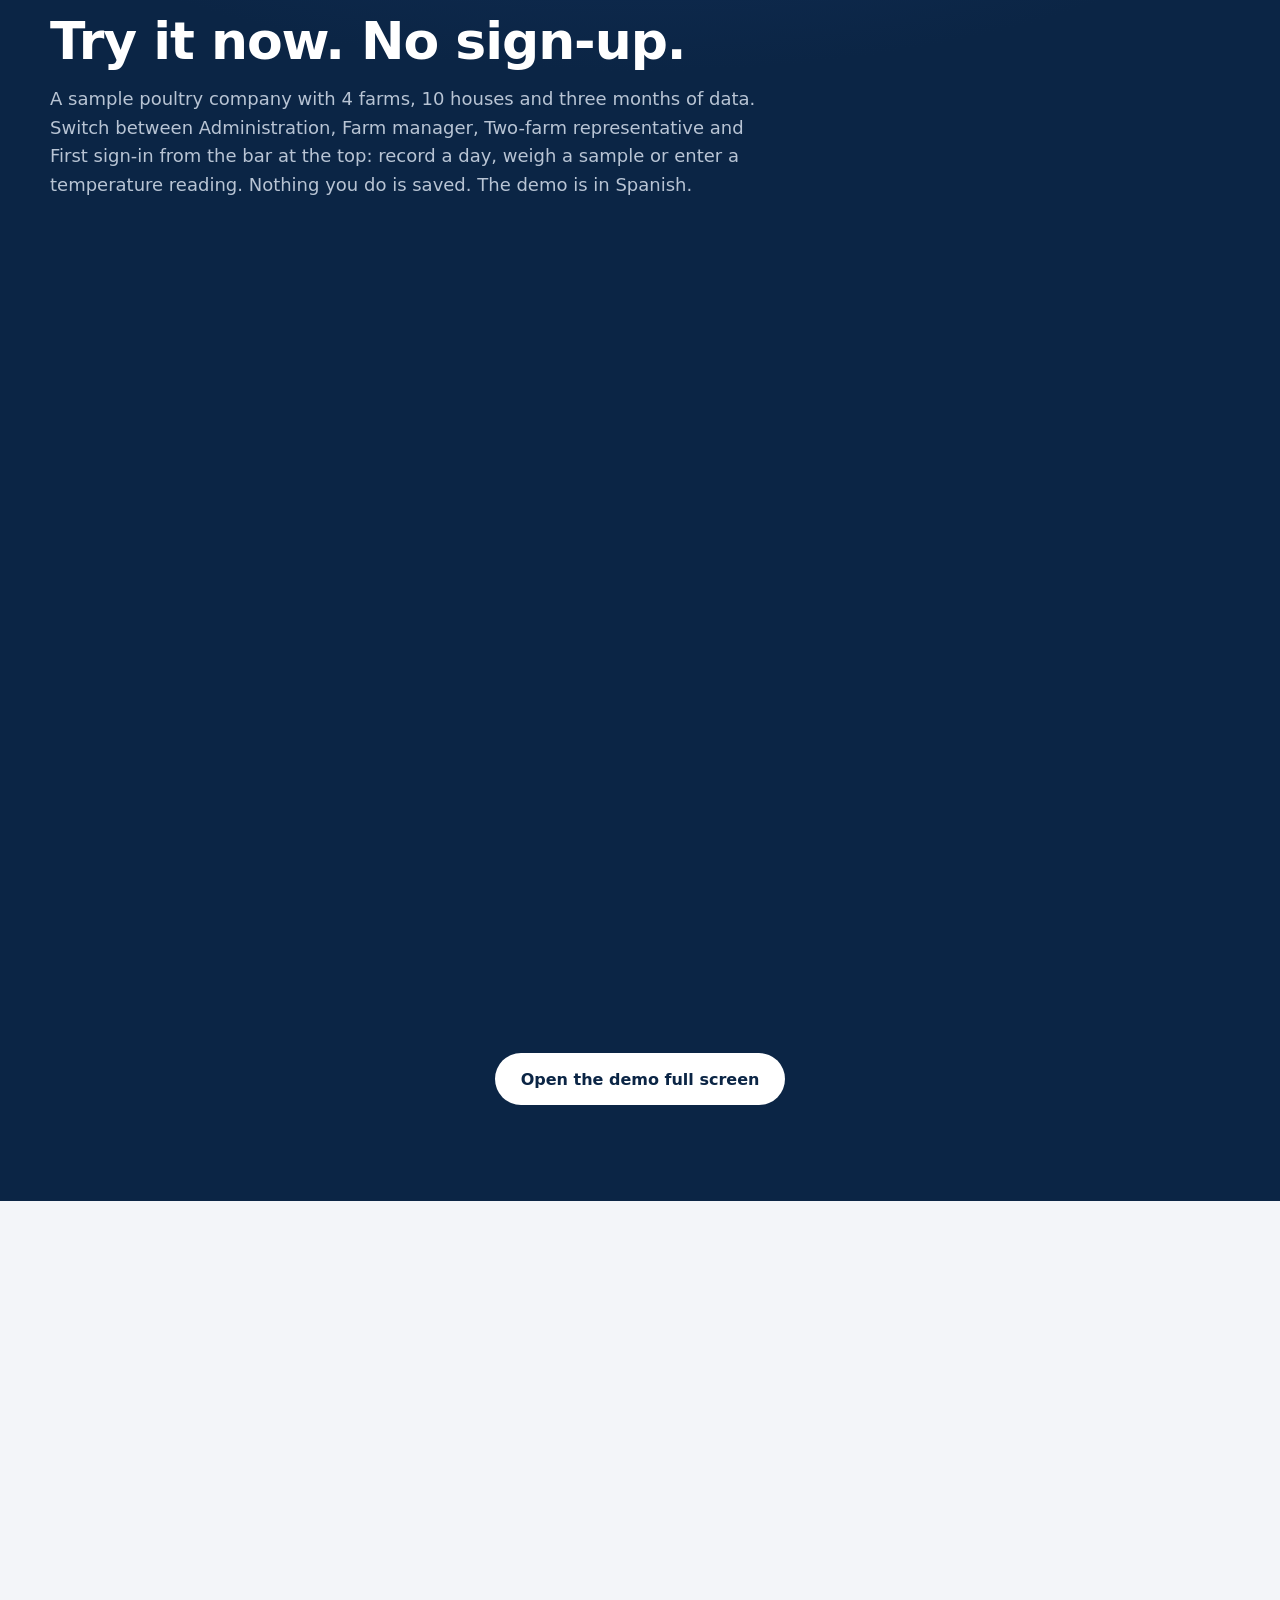
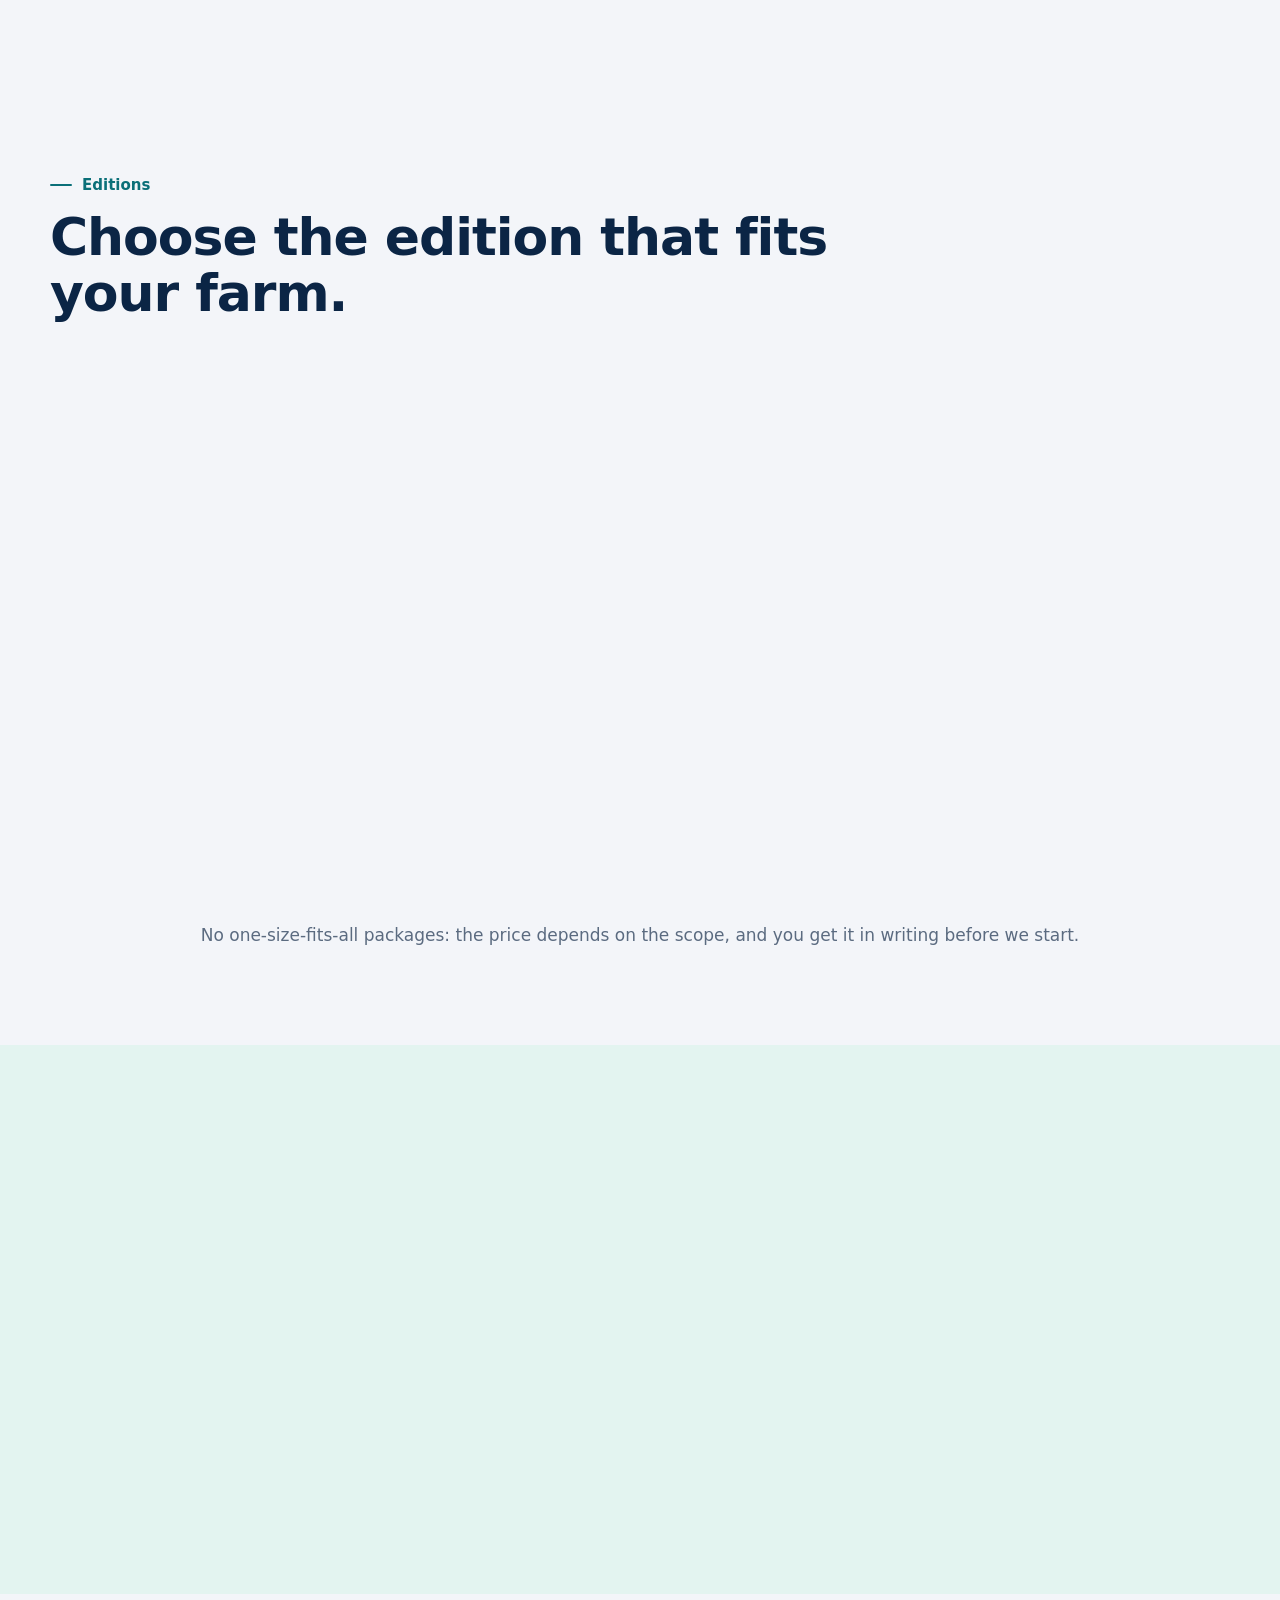
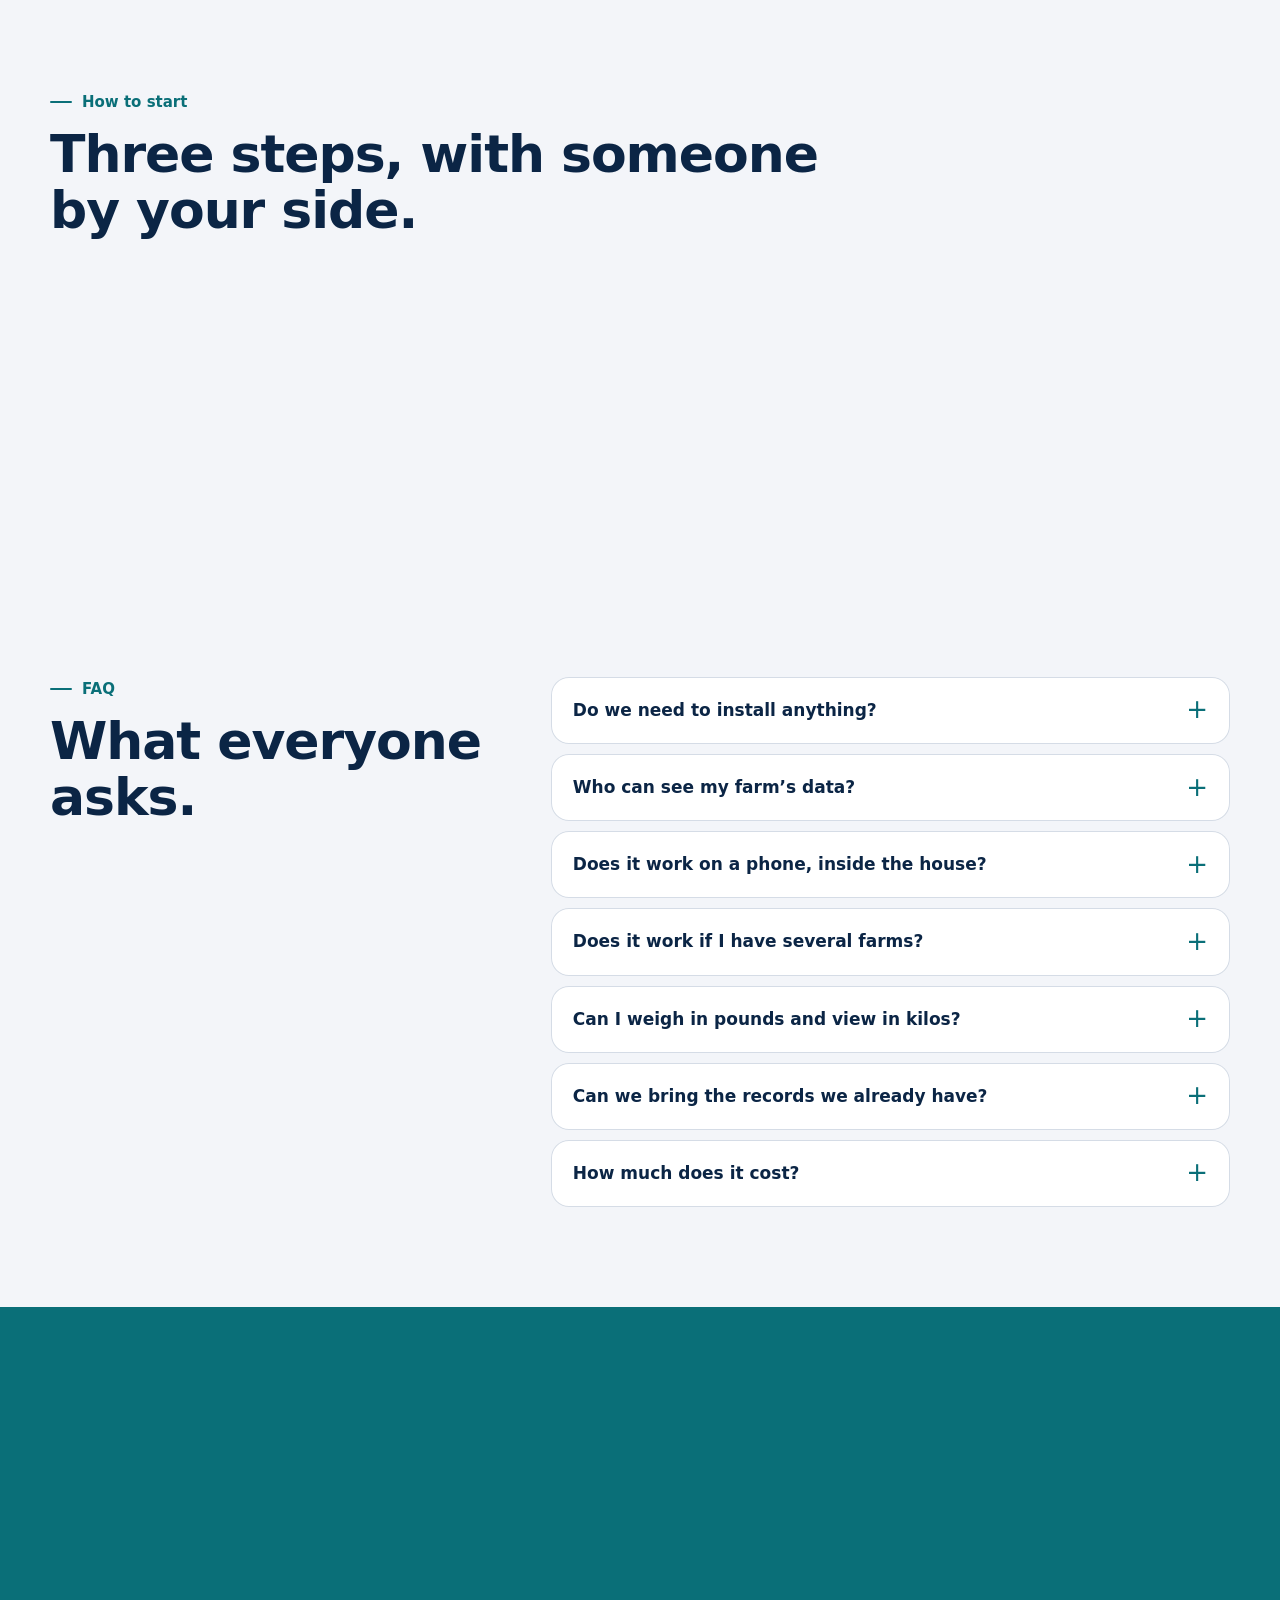
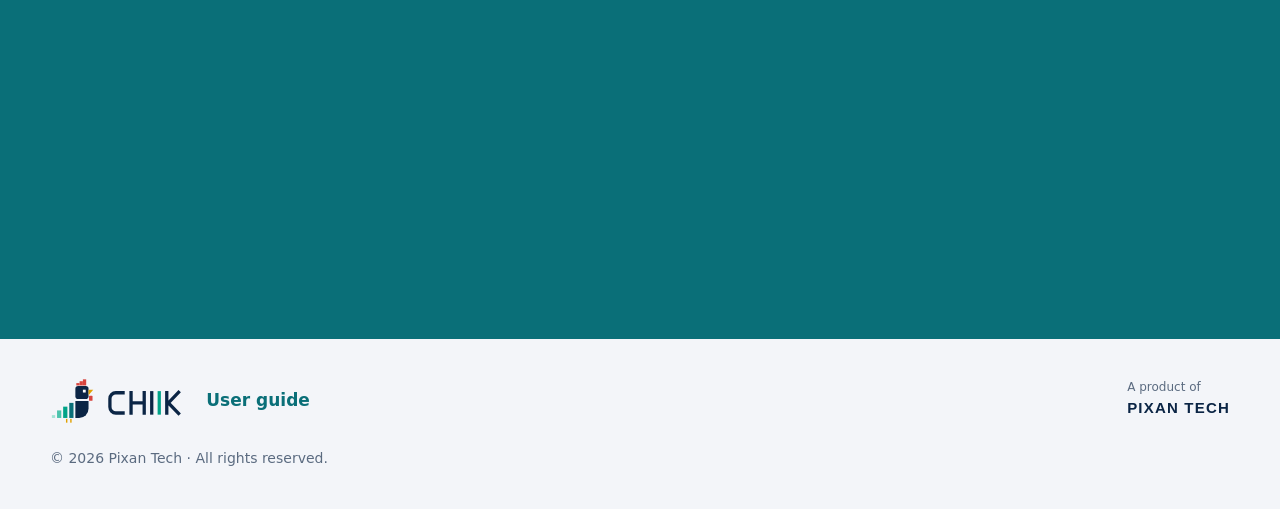
==== commit 2eb7fd24: "Add files via upload" ====
--- a/index.html
+++ b/index.html
@@ -5,23 +5,23 @@
 <meta name="viewport" content="width=device-width, initial-scale=1">
 <meta http-equiv="Content-Security-Policy" content="default-src 'self'; img-src 'self' data:; style-src 'self' https://fonts.googleapis.com; font-src https://fonts.gstatic.com; script-src 'self'; frame-src 'self'; connect-src 'self'; base-uri 'self'; form-action 'none'; object-src 'none'">
 <meta name="referrer" content="strict-origin-when-cross-origin">
-<title>Saqmol · Su granja avícola al día, nave por nave</title>
-<meta name="description" data-i18n-content="meta.desc" content="Saqmol es la plataforma para granjas avícolas: registro diario por nave, pesajes por muestra, conversión alimenticia y estrés calórico para postura, engorde, incubadora y reproductora, en la computadora y el celular.">
+<title>CHIIK · Su granja avícola al día, nave por nave</title>
+<meta name="description" data-i18n-content="meta.desc" content="CHIIK es la plataforma para granjas avícolas: registro diario por nave, pesajes por muestra, conversión alimenticia y estrés calórico para postura, engorde, incubadora y reproductora, en la computadora y el celular.">
 <link rel="canonical" href="https://saqmol.pixantech.net/">
 <link rel="icon" href="img/favicon.svg" type="image/svg+xml">
 <meta property="og:type" content="website">
-<meta property="og:site_name" content="Saqmol">
-<meta property="og:title" content="Saqmol · Su granja avícola al día, nave por nave">
+<meta property="og:site_name" content="CHIIK">
+<meta property="og:title" content="CHIIK · Su granja avícola al día, nave por nave">
 <meta property="og:description" content="Registro diario por nave, pesajes por muestra, conversión alimenticia y estrés calórico. Un producto de Pixan Tech.">
 <meta property="og:image" content="https://saqmol.pixantech.net/img/og.jpg">
 <meta property="og:url" content="https://saqmol.pixantech.net/">
 <meta name="twitter:card" content="summary_large_image">
 <link rel="preconnect" href="https://fonts.googleapis.com">
 <link rel="preconnect" href="https://fonts.gstatic.com" crossorigin>
-<link href="https://fonts.googleapis.com/css2?family=Archivo:wght@600;700;800&family=Public+Sans:wght@400;500;600;700&display=swap" rel="stylesheet">
-<link rel="stylesheet" href="css/landing.css?v=202610225">
-<script src="js/frame-guard.js?v=202610225"></script>
-<script src="js/landing.js?v=202610225" defer></script>
+<link href="https://fonts.googleapis.com/css2?family=IBM+Plex+Mono:wght@500;600&amp;family=Inter:wght@400;500;600;700&amp;family=Sora:wght@600;700&amp;display=swap" rel="stylesheet">
+<link rel="stylesheet" href="css/landing.css?v=202610290">
+<script src="js/frame-guard.js?v=202610290"></script>
+<script src="js/landing.js?v=202610290" defer></script>
 </head>
 <body>
 <a class="skip" href="#main" data-i18n="skip">Saltar al contenido</a>
@@ -29,7 +29,7 @@
 <!-- ═════ CABECERA ═════ -->
 <header class="hdr" id="top">
   <div class="wrap hdr-in">
-    <a class="logo" href="#top" aria-label="Saqmol"><img src="img/marca/saqmol-logotipo-horizontal.svg" alt="Saqmol" width="184" height="34"></a>
+    <a class="logo" href="#top" aria-label="CHIIK"><img src="img/marca/chiik-logo-claro.svg" alt="CHIIK" width="133" height="44"></a>
     <nav class="nav" aria-label="Principal" data-i18n-aria="nav.aria">
       <a href="#equipamiento" data-i18n="nav.features">Equipamiento</a>
       <a href="#galeria" data-i18n="nav.gallery">Galería</a>
@@ -52,14 +52,14 @@
     <div class="hero-copy reveal">
       <p class="eyebrow"><span class="dot"></span><span data-i18n="hero.eyebrow">Nuevo · Plataforma para granjas avícolas</span></p>
       <h1 data-i18n="hero.title">Su granja avícola al día, nave por nave.</h1>
-      <p class="lead" data-i18n="hero.sub">Saqmol reúne lo que hoy anda en cuadernos, hojas sueltas y mensajes: el registro diario de cada nave, los pesajes por muestra, la conversión alimenticia y el estrés calórico de sus aves. Postura, engorde, incubadora y reproductora, en la computadora y en el celular.</p>
+      <p class="lead" data-i18n="hero.sub">CHIIK reúne lo que hoy anda en cuadernos, hojas sueltas y mensajes: el registro diario de cada nave, los pesajes por muestra, la conversión alimenticia y el estrés calórico de sus aves. Postura, engorde, incubadora y reproductora, en la computadora y en el celular.</p>
       <div class="hero-cta">
         <a class="btn" href="#demo" data-i18n="cta.try">Pruébela ahora</a>
         <a class="btn ghost" data-wa="hero" href="https://wa.me/50258253416" target="_blank" rel="noopener">
           <svg viewBox="0 0 24 24" aria-hidden="true"><path d="M12 2a10 10 0 0 0-8.6 15.1L2 22l5-1.3A10 10 0 1 0 12 2zm5.8 14.2c-.2.7-1.4 1.3-2 1.4-.5.1-1.2.1-1.9-.1a17 17 0 0 1-1.7-.6 13.4 13.4 0 0 1-5.1-4.5c-.4-.5-1.3-1.8-1.3-3.4s.8-2.4 1.2-2.7c.3-.3.6-.4.8-.4h.6c.2 0 .4 0 .7.5l1 2.3c.1.2.1.4 0 .6l-.4.6-.5.5c-.2.2-.3.3-.1.6.2.3.8 1.4 1.8 2.2 1.2 1.1 2.2 1.4 2.5 1.6.3.1.5.1.7-.1l.9-1.1c.2-.3.4-.2.7-.1l2.2 1c.3.2.5.2.6.4.1.1.1.8-.2 1.6z"/></svg>
           <span data-i18n="cta.whatsapp">Cotice por WhatsApp</span></a>
       </div>
-      <p class="maya"><b>Saqmol</b> <span data-i18n="hero.maya">viene de <i>saqmo’l</i>, “huevo” en k’iche’.</span></p>
+      <p class="maya"><b>CHIIK</b> <span data-i18n="hero.maya">viene de <i>ch’íich’</i>, que significa “ave” en maya yucateco.</span></p>
     </div>
     <div class="hero-visual reveal" aria-hidden="true">
       <div class="laptop"><div class="screen"><img data-shot="dash-admin" alt="" width="1600" height="1000" fetchpriority="high"></div><div class="base"></div></div>
@@ -99,7 +99,7 @@
       <div class="feat-txt">
         <span class="tag" data-i18n="f1.tag">Registro diario</span>
         <h3 data-i18n="f1.title">El día de cada nave, en un solo formulario.</h3>
-        <p data-i18n="f1.text">Número de aves, edad, mortalidad, consumo de alimento, postura y clasificación de huevo, o huevo incubable y nacimientos en la incubadora. Saqmol ya sabe qué lote ocupa la nave y su línea genética, y no deja registrar dos veces el mismo día.</p>
+        <p data-i18n="f1.text">Número de aves, edad, mortalidad, consumo de alimento, postura y clasificación de huevo, o huevo incubable y nacimientos en la incubadora. CHIIK ya sabe qué lote ocupa la nave y su línea genética, y no deja registrar dos veces el mismo día.</p>
         <ul class="ticks"><li data-i18n="f1.b1">Un formulario propio para cada línea de producción</li><li data-i18n="f1.b2">Un registro por nave y por día, sin duplicados</li><li data-i18n="f1.b3">Cada corrección pide un motivo y queda en la bitácora</li></ul>
       </div>
     </article>
@@ -111,7 +111,7 @@
       </div>
       <div class="feat-txt">
         <span class="tag" data-i18n="f2.tag">Pesajes por muestra</span>
-        <h3 data-i18n="f2.title">Pese ave por ave. Saqmol saca las cuentas.</h3>
+        <h3 data-i18n="f2.title">Pese ave por ave. CHIIK saca las cuentas.</h3>
         <p data-i18n="f2.text">Elija la nave, el tamaño de la muestra y la unidad de su balanza. Escriba cada peso y oprima Enter: el promedio, el mínimo, el máximo, el coeficiente de variación y la uniformidad aparecen al momento. El promedio pasa solo al registro del día.</p>
         <ul class="ticks"><li data-i18n="f2.b1">En gramos, kilogramos o libras, y se ve en la que usted prefiera</li><li data-i18n="f2.b2">Uniformidad y CV sin calculadora</li><li data-i18n="f2.b3">Si se cierra sin querer, la muestra a medias se recupera</li></ul>
       </div>
@@ -122,7 +122,7 @@
       <div class="feat-txt">
         <span class="tag" data-i18n="f3.tag">Conversión alimenticia</span>
         <h3 data-i18n="f3.title">La conversión, calculada sola en cada pesaje.</h3>
-        <p data-i18n="f3.text">Saqmol suma el alimento que el lote consumió desde el pesaje anterior y lo divide entre los kilos que ganó. Sin hojas de cálculo ni fórmulas: el dato está listo el mismo día que se pesa, para cada nave y cada lote.</p>
+        <p data-i18n="f3.text">CHIIK suma el alimento que el lote consumió desde el pesaje anterior y lo divide entre los kilos que ganó. Sin hojas de cálculo ni fórmulas: el dato está listo el mismo día que se pesa, para cada nave y cada lote.</p>
         <ul class="ticks"><li data-i18n="f3.b1">Kilos de alimento entre kilos ganados, pesaje contra pesaje</li><li data-i18n="f3.b2">El consumo se escribe en quintales, como en la granja</li><li data-i18n="f3.b3">Peso real contra la tabla de su línea genética</li></ul>
       </div>
     </article>
@@ -135,7 +135,7 @@
       <div class="feat-txt">
         <span class="tag" data-i18n="f4.tag">Estrés calórico</span>
         <h3 data-i18n="f4.title">El calor de cada nave, en un mapa de colores.</h3>
-        <p data-i18n="f4.text">Anote la temperatura y la humedad cuando quiera: Saqmol calcula el índice de estrés calórico, le dice el nivel al instante y guarda la hora de cada lectura. El mapa de calor muestra qué naves sufren y en qué días.</p>
+        <p data-i18n="f4.text">Anote la temperatura y la humedad cuando quiera: CHIIK calcula el índice de estrés calórico, le dice el nivel al instante y guarda la hora de cada lectura. El mapa de calor muestra qué naves sufren y en qué días.</p>
         <ul class="ticks"><li data-i18n="f4.b1">Confortable, alteración, estrés marcado o crítico</li><li data-i18n="f4.b2">Historial de lecturas con fecha y hora</li><li data-i18n="f4.b3">El máximo del día pasa al registro de la nave</li></ul>
       </div>
     </article>
@@ -182,7 +182,7 @@
     <h2 class="h2" id="gal-t" data-i18n="gal.title">Mírela por dentro.</h2>
     <p class="gal-hint" data-i18n="gal.hint">Deslice las imágenes o use las flechas de abajo.</p>
   </div>
-  <div class="gal-track" id="galTrack" tabindex="0" aria-label="Capturas de Saqmol" data-i18n-aria="gal.aria">
+  <div class="gal-track" id="galTrack" tabindex="0" aria-label="Capturas de CHIIK" data-i18n-aria="gal.aria">
     <figure><img data-shot="dash-admin" alt="" loading="lazy" width="1600" height="1000"><figcaption data-i18n="gal.c1">Dashboard de postura de todas las granjas</figcaption></figure>
     <figure><img data-shot="dash-engorde" alt="" loading="lazy" width="1600" height="1000"><figcaption data-i18n="gal.c2">Engorde: peso, consumo y conversión</figcaption></figure>
     <figure class="tall"><img data-shot="mobile-granja" alt="" loading="lazy" width="780" height="1688"><figcaption data-i18n="gal.c3">La granja, en el celular</figcaption></figure>
@@ -210,8 +210,8 @@
     <h2 class="h2 light" id="demo-t" data-i18n="demo.title">Pruébela ahora. Sin registrarse.</h2>
     <p class="demo-sub" data-i18n="demo.sub">Una empresa avícola de ejemplo con 4 granjas, 10 naves y tres meses de datos. Cambie entre Administración, Encargado de granja, Representante de dos granjas y Primer ingreso desde la barra de arriba: registre un día, pese una muestra o anote una lectura de temperatura. Nada de lo que haga se guarda.</p>
     <div class="demo-frame reveal">
-      <div class="demo-bar"><span></span><span></span><span></span><b>Saqmol</b></div>
-      <iframe id="demoFrame" title="Demo interactiva de Saqmol" data-i18n-title="demo.iframe" loading="lazy" data-src="demo/"></iframe>
+      <div class="demo-bar"><span></span><span></span><span></span><b>CHIIK</b></div>
+      <iframe id="demoFrame" title="Demo interactiva de CHIIK" data-i18n-title="demo.iframe" loading="lazy" data-src="demo/"></iframe>
     </div>
     <p class="demo-open"><a class="btn light" id="demoOpen" href="demo/" target="_blank" rel="noopener" data-i18n="demo.open">Abrir la demo en pantalla completa</a></p>
   </div>
@@ -271,12 +271,12 @@
     <div class="reveal">
       <p class="kicker" data-i18n="ind.kicker">Hecho para la avicultura</p>
       <h2 class="h2" id="ind-t" data-i18n="ind.title">De las fichas en papel a la granja que se mide sola.</h2>
-      <p data-i18n="ind.text">Saqmol nació de las fichas con las que ya trabajan las granjas: la ficha de origen de cada línea, el registro zootécnico, la tabla de pesos de la línea genética y la escala de estrés calórico. Los mismos campos, ahora en el celular de quien está en la nave y en la pantalla de quien decide.</p>
+      <p data-i18n="ind.text">CHIIK nació de las fichas con las que ya trabajan las granjas: la ficha de origen de cada línea, el registro zootécnico, la tabla de pesos de la línea genética y la escala de estrés calórico. Los mismos campos, ahora en el celular de quien está en la nave y en la pantalla de quien decide.</p>
       <ul class="chips"><li data-i18n="ind.c1">Granjas de postura</li><li data-i18n="ind.c2">Granjas de engorde</li><li data-i18n="ind.c3">Plantas incubadoras</li><li data-i18n="ind.c4">Reproductoras</li><li data-i18n="ind.c5">Empresas con varias granjas</li><li data-i18n="ind.c6">Asesores técnicos</li></ul>
     </div>
     <ol class="before-after reveal">
       <li><span data-i18n="ind.b">Antes</span><p data-i18n="ind.b1">Registros en cuadernos, pesajes en papel y la conversión calculada a mano, días después.</p></li>
-      <li class="after"><span data-i18n="ind.a">Con Saqmol</span><p data-i18n="ind.a1">Cada nave registra su día desde el celular y la administración ve todas las granjas al momento.</p></li>
+      <li class="after"><span data-i18n="ind.a">Con CHIIK</span><p data-i18n="ind.a1">Cada nave registra su día desde el celular y la administración ve todas las granjas al momento.</p></li>
     </ol>
   </div>
 </section>
@@ -302,12 +302,12 @@
       <h2 class="h2" id="faq-t" data-i18n="faq.title">Lo que todos preguntan.</h2>
     </div>
     <div class="faq-list">
-      <details><summary data-i18n="q1">¿Hay que instalar algo?</summary><p data-i18n="a1">No. Saqmol funciona en el navegador de la computadora y del celular. Cada persona entra con su correo y su contraseña.</p></details>
+      <details><summary data-i18n="q1">¿Hay que instalar algo?</summary><p data-i18n="a1">No. CHIIK funciona en el navegador de la computadora y del celular. Cada persona entra con su correo y su contraseña.</p></details>
       <details><summary data-i18n="q2">¿Quién puede ver los datos de mi granja?</summary><p data-i18n="a2">Solo las personas a las que la administración les dio acceso. Cada representante ve únicamente las granjas que tiene asignadas, una a la vez. Nadie puede crearse una cuenta por su cuenta, la sesión se cierra sola tras 30 minutos sin uso y cada cambio queda en la bitácora con su autor, su hora y su motivo.</p></details>
       <details><summary data-i18n="q3">¿Funciona en el celular, dentro de la nave?</summary><p data-i18n="a3">Sí, al cien por ciento: el encargado registra el día, pesa la muestra y anota la temperatura desde su teléfono. Necesita conexión a internet para guardar.</p></details>
       <details><summary data-i18n="q4">¿Sirve si tengo varias granjas?</summary><p data-i18n="a4">Sí. La administración ve y compara todas las granjas; cada granja trabaja por separado con sus propios sectores, naves y lotes, y un representante puede tener más de una.</p></details>
       <details><summary data-i18n="q5">¿Puedo pesar en libras y ver en kilos?</summary><p data-i18n="a5">Sí. Cada muestra se pesa en gramos, kilogramos o libras, según su balanza, y cada quien elige en qué unidad ver los pesos. El alimento se anota en quintales.</p></details>
-      <details><summary data-i18n="q6">¿Podemos pasar los registros que ya tenemos?</summary><p data-i18n="a6">Sí. En la versión A la medida pasamos a Saqmol sus granjas, lotes y registros actuales.</p></details>
+      <details><summary data-i18n="q6">¿Podemos pasar los registros que ya tenemos?</summary><p data-i18n="a6">Sí. En la versión A la medida pasamos a CHIIK sus granjas, lotes y registros actuales.</p></details>
       <details><summary data-i18n="q7">¿Cuánto cuesta?</summary><p data-i18n="a7">Depende de la versión y de lo que haya que adaptar. Escríbanos y en la primera conversación le damos un rango de precio, sin costo.</p></details>
     </div>
   </div>
@@ -316,9 +316,9 @@
 <!-- ═════ CIERRE ═════ -->
 <section class="final">
   <div class="wrap final-in reveal">
-    <img class="mark" src="img/marca/saqmol-isotipo-blanco.svg" alt="" width="64" height="75">
+    <img class="mark" src="img/marca/chiik-simbolo-blanco.svg" alt="" width="72" height="75">
     <h2 data-i18n="final.title">Que cada nave cuente cómo va.</h2>
-    <p data-i18n="final.text">Cuéntenos cómo registra hoy su granja y le mostramos Saqmol con sus propias líneas y naves.</p>
+    <p data-i18n="final.text">Cuéntenos cómo registra hoy su granja y le mostramos CHIIK con sus propias líneas y naves.</p>
     <a class="btn light big" data-wa="final" href="https://wa.me/50258253416" target="_blank" rel="noopener"><span data-i18n="cta.whatsapp2">Escríbanos por WhatsApp</span></a>
   </div>
 </section>
@@ -326,7 +326,7 @@
 
 <footer class="ftr">
   <div class="wrap ftr-in">
-    <a class="logo" href="#top" aria-label="Saqmol"><img src="img/marca/saqmol-logotipo-horizontal.svg" alt="Saqmol" width="184" height="34"></a>
+    <a class="logo" href="#top" aria-label="CHIIK"><img src="img/marca/chiik-logo-claro.svg" alt="CHIIK" width="133" height="44"></a>
     <a class="ftr-link" href="manual.html" data-i18n="ftr.manual">Manual de uso</a>
     <a class="pixan" href="https://www.pixantech.net" target="_blank" rel="noopener">
       <img src="img/pixan-emblem-black.png" alt="" width="56" height="42" loading="lazy">
--- a/css/landing.css
+++ b/css/landing.css
@@ -1,24 +1,24 @@
 /* ═════════════════════════════════════════════════════════════
-   Saqmol · página-anuncio
-   Marca Pixan Tech: Archivo (títulos) + Public Sans (texto),
-   fondo #f3f5f1, tinta #14201c, verde #1f6b53, menta #9fd8bf.
+   CHIIK · página-anuncio
+   Marca CHIIK: Sora (títulos) + Inter (texto),
+   niebla #F3F5F9, azul noche #0B2545, verde profundo #0A6F78, verde claro #7DD3C3.
    Las capturas de la app son las protagonistas.
    ═════════════════════════════════════════════════════════════ */
 :root{
-  --bg:#f3f5f1; --paper:#ffffff; --ink:#14201c; --ink-2:#3c4a44; --muted:#62706a; --line:#dde3dd;
-  --green:#1f6b53; --green-2:#164d3c; --green-soft:#e2ece6; --mint:#9fd8bf; --tick:#1f6b53;
-  --night:#0b0f0d; --night-2:#141a17;
+  --bg:#F3F5F9; --paper:#ffffff; --ink:#0B2545; --ink-2:#13315C; --muted:#5B6B80; --line:#D5DCE6;
+  --green:#0A6F78; --green-2:#0B2545; --green-soft:#E3F4F0; --mint:#7DD3C3; --tick:#0A6F78;
+  --night:#0B2545; --night-2:#13315C;
   --radius:24px; --wrap:1180px;
-  --shadow:0 30px 80px -30px rgba(20,32,28,.35);
+  --shadow:0 30px 80px -30px rgba(11,37,69,.35);
   --ease:cubic-bezier(.2,.7,.2,1);
 }
 *{box-sizing:border-box;margin:0;padding:0}
 [hidden]{display:none!important}
 html{scroll-behavior:smooth;-webkit-text-size-adjust:100%}
-body{font-family:'Public Sans',system-ui,-apple-system,'Segoe UI',sans-serif;font-size:17px;line-height:1.6;color:var(--ink);background:var(--bg);-webkit-font-smoothing:antialiased;overflow-x:hidden}
+body{font-family:'Inter',system-ui,-apple-system,'Segoe UI',Roboto,Arial,sans-serif;font-size:17px;line-height:1.6;color:var(--ink);background:var(--bg);-webkit-font-smoothing:antialiased;overflow-x:hidden}
 img{display:block;max-width:100%;height:auto}
 a{color:inherit}
-h1,h2,h3,.spec-grid b,.step-grid b{font-family:'Archivo','Arial Narrow',sans-serif;font-weight:800;letter-spacing:-.02em;line-height:1.08}
+h1,h2,h3,.spec-grid b,.step-grid b{font-family:'Sora','Inter',system-ui,sans-serif;font-weight:800;letter-spacing:-.02em;line-height:1.08}
 .wrap{width:min(var(--wrap),100% - 32px);margin-inline:auto}
 .skip{position:absolute;left:-999px;top:8px;background:var(--ink);color:#fff;padding:8px 14px;border-radius:999px;z-index:100}
 .skip:focus{left:8px}
@@ -27,13 +27,13 @@
 /* ───── Botones ───── */
 .btn{display:inline-flex;align-items:center;justify-content:center;gap:10px;min-height:52px;padding:0 26px;border-radius:999px;background:var(--green);color:#fff;
   font-weight:700;font-size:16px;text-decoration:none;border:0;cursor:pointer;transition:transform .2s var(--ease),background .2s,box-shadow .2s;white-space:nowrap}
-.btn:hover{background:var(--green-2);transform:translateY(-2px);box-shadow:0 12px 30px -12px rgba(31,107,83,.6)}
+.btn:hover{background:var(--green-2);transform:translateY(-2px);box-shadow:0 12px 30px -12px rgba(10,111,120,.6)}
 .btn:active{transform:translateY(0)}
 .btn svg{width:20px;height:20px;fill:currentColor}
 .btn.ghost{background:transparent;color:var(--ink);box-shadow:inset 0 0 0 2px var(--ink)}
 .btn.ghost:hover{background:var(--ink);color:#fff}
 .btn.amber{background:var(--mint);color:var(--green-2)}
-.btn.amber:hover{background:#86c9ad;box-shadow:0 12px 30px -12px rgba(159,216,191,.7)}
+.btn.amber:hover{background:#4CC3AD;box-shadow:0 12px 30px -12px rgba(125,211,195,.7)}
 .btn.light{background:#fff;color:var(--ink)}
 .btn.light:hover{background:var(--green-soft)}
 .btn.sm{min-height:42px;padding:0 18px;font-size:15px}
@@ -41,13 +41,13 @@
 
 /* ───── Logo ───── */
 .logo{display:inline-flex;align-items:center;gap:10px;text-decoration:none}
-.logo img{height:34px;width:auto}
+.logo img{height:44px;width:auto}
 .logo .iso{height:34px;width:auto;fill:var(--green);flex:none}
-.logo-txt{font-family:'Archivo',sans-serif;font-weight:800;font-size:25px;letter-spacing:-.02em;color:var(--ink);line-height:1}
+.logo-txt{font-family:'Sora','Inter',sans-serif;font-weight:800;font-size:25px;letter-spacing:-.02em;color:var(--ink);line-height:1}
 .mark{display:block;flex:none}
 
 /* ───── Cabecera ───── */
-.hdr{position:sticky;top:0;z-index:40;background:rgba(243,245,241,.82);backdrop-filter:saturate(160%) blur(14px);-webkit-backdrop-filter:saturate(160%) blur(14px);border-bottom:1px solid transparent;transition:border-color .3s}
+.hdr{position:sticky;top:0;z-index:40;background:rgba(243,245,249,.82);backdrop-filter:saturate(160%) blur(14px);-webkit-backdrop-filter:saturate(160%) blur(14px);border-bottom:1px solid transparent;transition:border-color .3s}
 .hdr.scrolled{border-bottom-color:var(--line)}
 .hdr-in{display:flex;align-items:center;gap:20px;min-height:72px}
 .nav{display:flex;gap:26px;margin-left:auto}
@@ -69,18 +69,18 @@
 .lead{font-size:clamp(17px,1.5vw,19.5px);color:var(--ink-2);max-width:56ch}
 .hero-cta{display:flex;flex-wrap:wrap;gap:14px;margin:32px 0 26px}
 .maya{display:flex;align-items:baseline;gap:8px;font-size:15px;color:var(--muted);padding-top:18px;border-top:1px solid var(--line);max-width:460px}
-.maya b{font-family:'Archivo',sans-serif;font-weight:800;font-size:18px;color:var(--ink)}
+.maya b{font-family:'Sora','Inter',sans-serif;font-weight:800;font-size:18px;color:var(--ink)}
 .hero-visual{position:relative;padding:10px 0 54px}
-.hero-visual::before{content:"";position:absolute;inset:8% -30% 4% 12%;background:radial-gradient(closest-side,rgba(31,107,83,.14),transparent);z-index:-1}
+.hero-visual::before{content:"";position:absolute;inset:8% -30% 4% 12%;background:radial-gradient(closest-side,rgba(10,111,120,.14),transparent);z-index:-1}
 
 /* ───── Dispositivos (CSS puro) ───── */
 .laptop{position:relative}
-.laptop .screen{background:#050706;border-radius:18px 18px 4px 4px;padding:12px 12px 14px;box-shadow:var(--shadow);border:1px solid #2a332f}
+.laptop .screen{background:#06152A;border-radius:18px 18px 4px 4px;padding:12px 12px 14px;box-shadow:var(--shadow);border:1px solid #24406B}
 .laptop .screen img{border-radius:8px;aspect-ratio:16/10;object-fit:cover;width:100%;background:var(--ink)}
-.laptop .base{height:16px;margin:0 -7%;background:linear-gradient(#cfd6d1,#a9b2ad);border-radius:0 0 22px 22px;position:relative}
-.laptop .base::after{content:"";position:absolute;left:50%;top:0;width:16%;height:6px;transform:translateX(-50%);background:#8c9590;border-radius:0 0 8px 8px}
+.laptop .base{height:16px;margin:0 -7%;background:linear-gradient(#CDD5E0,#A7B3C4);border-radius:0 0 22px 22px;position:relative}
+.laptop .base::after{content:"";position:absolute;left:50%;top:0;width:16%;height:6px;transform:translateX(-50%);background:#8B98AB;border-radius:0 0 8px 8px}
 .phone{position:absolute;right:-2%;bottom:0;width:27%;min-width:120px}
-.phone .screen{background:#050706;border-radius:34px;padding:8px;box-shadow:0 30px 60px -20px rgba(0,0,0,.55);border:1px solid #2a332f}
+.phone .screen{background:#06152A;border-radius:34px;padding:8px;box-shadow:0 30px 60px -20px rgba(0,0,0,.55);border:1px solid #24406B}
 .phone .screen img{border-radius:27px;aspect-ratio:390/844;object-fit:cover;object-position:top;background:var(--bg)}
 .phone.sm{width:30%}
 
@@ -92,7 +92,7 @@
 .spec-grid{list-style:none;display:grid;grid-template-columns:repeat(4,minmax(0,1fr));gap:1px;background:rgba(255,255,255,.12);border-radius:var(--radius);overflow:hidden}
 .spec-grid li{background:var(--ink);padding:26px 22px;display:flex;flex-direction:column;gap:6px}
 .spec-grid b{font-size:clamp(36px,4vw,52px);color:#fff}
-.spec-grid span{color:#b9c6bf;font-size:15px;line-height:1.45}
+.spec-grid span{color:#B8C4D4;font-size:15px;line-height:1.45}
 
 /* ───── Equipamiento ───── */
 .features{padding:96px 0 40px}
@@ -122,27 +122,27 @@
 .gal-count{margin:0;font-weight:600;color:var(--muted);text-align:center}
 .gal-count b{color:var(--ink)}
 .gal-dots{display:flex;gap:8px;flex-wrap:wrap;justify-content:center}
-.gal-dots .dot{all:unset;cursor:pointer;width:10px;height:10px;border-radius:999px;background:#c3ccc6;transition:width .25s,background .25s}
+.gal-dots .dot{all:unset;cursor:pointer;width:10px;height:10px;border-radius:999px;background:#C2CCDA;transition:width .25s,background .25s}
 .gal-dots .dot.on{width:28px;background:var(--green)}
 .gal-dots .dot:focus-visible{outline:2px solid var(--green);outline-offset:3px}
 .gal-track{display:flex;align-items:center;gap:20px;overflow-x:auto;scroll-snap-type:x mandatory;padding:6px max(16px,calc((100vw - var(--wrap))/2)) 24px;scrollbar-width:none;outline:none}
 .gal-track::-webkit-scrollbar{display:none}
 .gal-track figure{flex:0 0 min(720px,82vw);scroll-snap-align:center}
 .gal-track figure.tall{flex-basis:calc(min(720px,82vw) * .29)}
-.gal-track img{border-radius:18px;box-shadow:0 20px 50px -25px rgba(20,32,28,.45);width:100%;aspect-ratio:16/10;object-fit:cover;background:var(--ink)}
+.gal-track img{border-radius:18px;box-shadow:0 20px 50px -25px rgba(11,37,69,.45);width:100%;aspect-ratio:16/10;object-fit:cover;background:var(--ink)}
 .gal-track figure.tall img{aspect-ratio:390/844;object-position:top;background:var(--bg)}
 .gal-track figcaption{margin-top:12px;font-weight:600;color:var(--muted);font-size:15px}
 .js .gal-track figure{opacity:.4;transform:scale(.96);transition:opacity .35s,transform .35s;cursor:pointer}
 .js .gal-track figure.on{opacity:1;transform:none;cursor:default}
 
 /* ───── Demo ───── */
-.demo{padding:96px 0;background:radial-gradient(1200px 520px at 50% -10%,#1f3a30 0%,var(--night) 62%);color:#fff}
+.demo{padding:96px 0;background:radial-gradient(1200px 520px at 50% -10%,#13315C 0%,var(--night) 62%);color:#fff}
 .h2.light{color:#fff;margin-bottom:16px}
-.demo-sub{color:#b9c6bf;max-width:62ch;margin-bottom:40px;font-size:18px}
-.demo-frame{border-radius:20px;overflow:hidden;background:#000;box-shadow:0 40px 100px -30px rgba(0,0,0,.8);border:1px solid #2a332f}
-.demo-bar{display:flex;align-items:center;gap:7px;padding:12px 16px;background:var(--night-2);border-bottom:1px solid #2a332f}
-.demo-bar span{width:11px;height:11px;border-radius:50%;background:#3a4540}
-.demo-bar b{margin-left:auto;margin-right:auto;font-family:'Archivo',sans-serif;font-weight:600;font-size:14px;color:#8fa198;transform:translateX(-24px)}
+.demo-sub{color:#B8C4D4;max-width:62ch;margin-bottom:40px;font-size:18px}
+.demo-frame{border-radius:20px;overflow:hidden;background:#000;box-shadow:0 40px 100px -30px rgba(0,0,0,.8);border:1px solid #24406B}
+.demo-bar{display:flex;align-items:center;gap:7px;padding:12px 16px;background:var(--night-2);border-bottom:1px solid #24406B}
+.demo-bar span{width:11px;height:11px;border-radius:50%;background:#2C4A73}
+.demo-bar b{margin-left:auto;margin-right:auto;font-family:'Sora','Inter',sans-serif;font-weight:600;font-size:14px;color:#8FA0B5;transform:translateX(-24px)}
 .demo-frame iframe{display:block;width:100%;height:min(780px,82vh);border:0;background:var(--ink)}
 .demo-open{margin-top:26px;text-align:center}
 
@@ -153,7 +153,7 @@
 .guide p{color:var(--ink-2);max-width:56ch;margin-bottom:26px}
 .guide-list{list-style:none;display:grid;grid-template-columns:repeat(2,minmax(0,1fr));gap:14px}
 .guide-list li{background:var(--paper);border-radius:20px;padding:22px;box-shadow:inset 0 0 0 1px var(--line);display:flex;flex-direction:column;gap:6px}
-.guide-list b{font-family:'Archivo',sans-serif;font-weight:800;font-size:18px}
+.guide-list b{font-family:'Sora','Inter',sans-serif;font-weight:800;font-size:18px}
 .guide-list span{color:var(--ink-2);font-size:15px;line-height:1.5}
 .ftr-link{font-weight:700;color:var(--green);text-decoration:none}
 .ftr-link:hover{text-decoration:underline}
@@ -167,7 +167,7 @@
 .ed-for{color:var(--muted);margin-top:-8px}
 .ed .ticks{flex:1}
 .ed.best{background:var(--ink);color:#fff;box-shadow:none}
-.ed.best .ed-for{color:#b9c6bf}
+.ed.best .ed-for{color:#B8C4D4}
 .ed.best .ticks li{color:#fff}
 .badge{position:absolute;top:-13px;left:28px;background:var(--mint);color:var(--green-2);font-weight:800;font-size:12.5px;padding:5px 12px;border-radius:999px}
 .ed-note{margin-top:26px;color:var(--muted);text-align:center}
@@ -183,7 +183,7 @@
 .before-after{list-style:none;display:flex;flex-direction:column;gap:14px}
 .before-after li{background:var(--paper);border-radius:20px;padding:22px 24px}
 .before-after li span{display:block;font-weight:800;font-size:14px;color:var(--muted);margin-bottom:6px}
-.before-after li.after{background:var(--green);color:#fff}
+.before-after li.after{background:var(--ink);color:#fff}
 .before-after li.after span{color:var(--mint)}
 .before-after li.after p{color:#fff}
 
@@ -209,7 +209,7 @@
 /* ───── Cierre y pie ───── */
 .final{padding:104px 0;background:var(--green);color:#fff;text-align:center;position:relative;overflow:hidden}
 .final h2{font-size:clamp(38px,5.6vw,72px);margin:0 auto 16px;max-width:16ch}
-.final p{font-size:20px;color:#d5ece2;margin:0 auto 34px;max-width:52ch}
+.final p{font-size:20px;color:#D4EFE9;margin:0 auto 34px;max-width:52ch}
 .final .mark{width:64px;height:auto;margin:0 auto 28px}
 .final.nf{min-height:100vh;display:grid;place-items:center} /* página 404 */
 .ftr{padding:40px 0;background:var(--bg)}
@@ -217,14 +217,14 @@
 .pixan{display:inline-flex;align-items:center;gap:10px;text-decoration:none;margin-left:auto}
 .pixan img{width:56px;height:auto}
 .pixan small{display:block;color:var(--muted);font-size:12px;line-height:1.2}
-.pixan b{font-family:'Archivo',sans-serif;letter-spacing:.08em;font-size:15px}
+.pixan b{font-family:'Sora','Inter',sans-serif;letter-spacing:.08em;font-size:15px}
 .copy{width:100%;color:var(--muted);font-size:14px}
 .wa-float{position:fixed;right:20px;bottom:20px;z-index:50;width:60px;height:60px;border-radius:50%;background:#25d366;display:grid;place-items:center;box-shadow:0 14px 30px -10px rgba(0,0,0,.45);transition:transform .2s var(--ease)}
 .wa-float:hover{transform:scale(1.08)}
 .wa-float svg{width:32px;height:32px;fill:#fff}
 
 /* ───── Animaciones ───── */
-@keyframes ping{0%{box-shadow:0 0 0 0 rgba(31,107,83,.5)}70%{box-shadow:0 0 0 10px rgba(31,107,83,0)}100%{box-shadow:0 0 0 0 rgba(31,107,83,0)}}
+@keyframes ping{0%{box-shadow:0 0 0 0 rgba(10,111,120,.5)}70%{box-shadow:0 0 0 10px rgba(10,111,120,0)}100%{box-shadow:0 0 0 0 rgba(10,111,120,0)}}
 @keyframes float{50%{transform:translateY(-12px)}}
 .float{animation:float 6s ease-in-out infinite}
 /* Solo se oculta si hay JavaScript (si no carga, todo se ve igual) */
